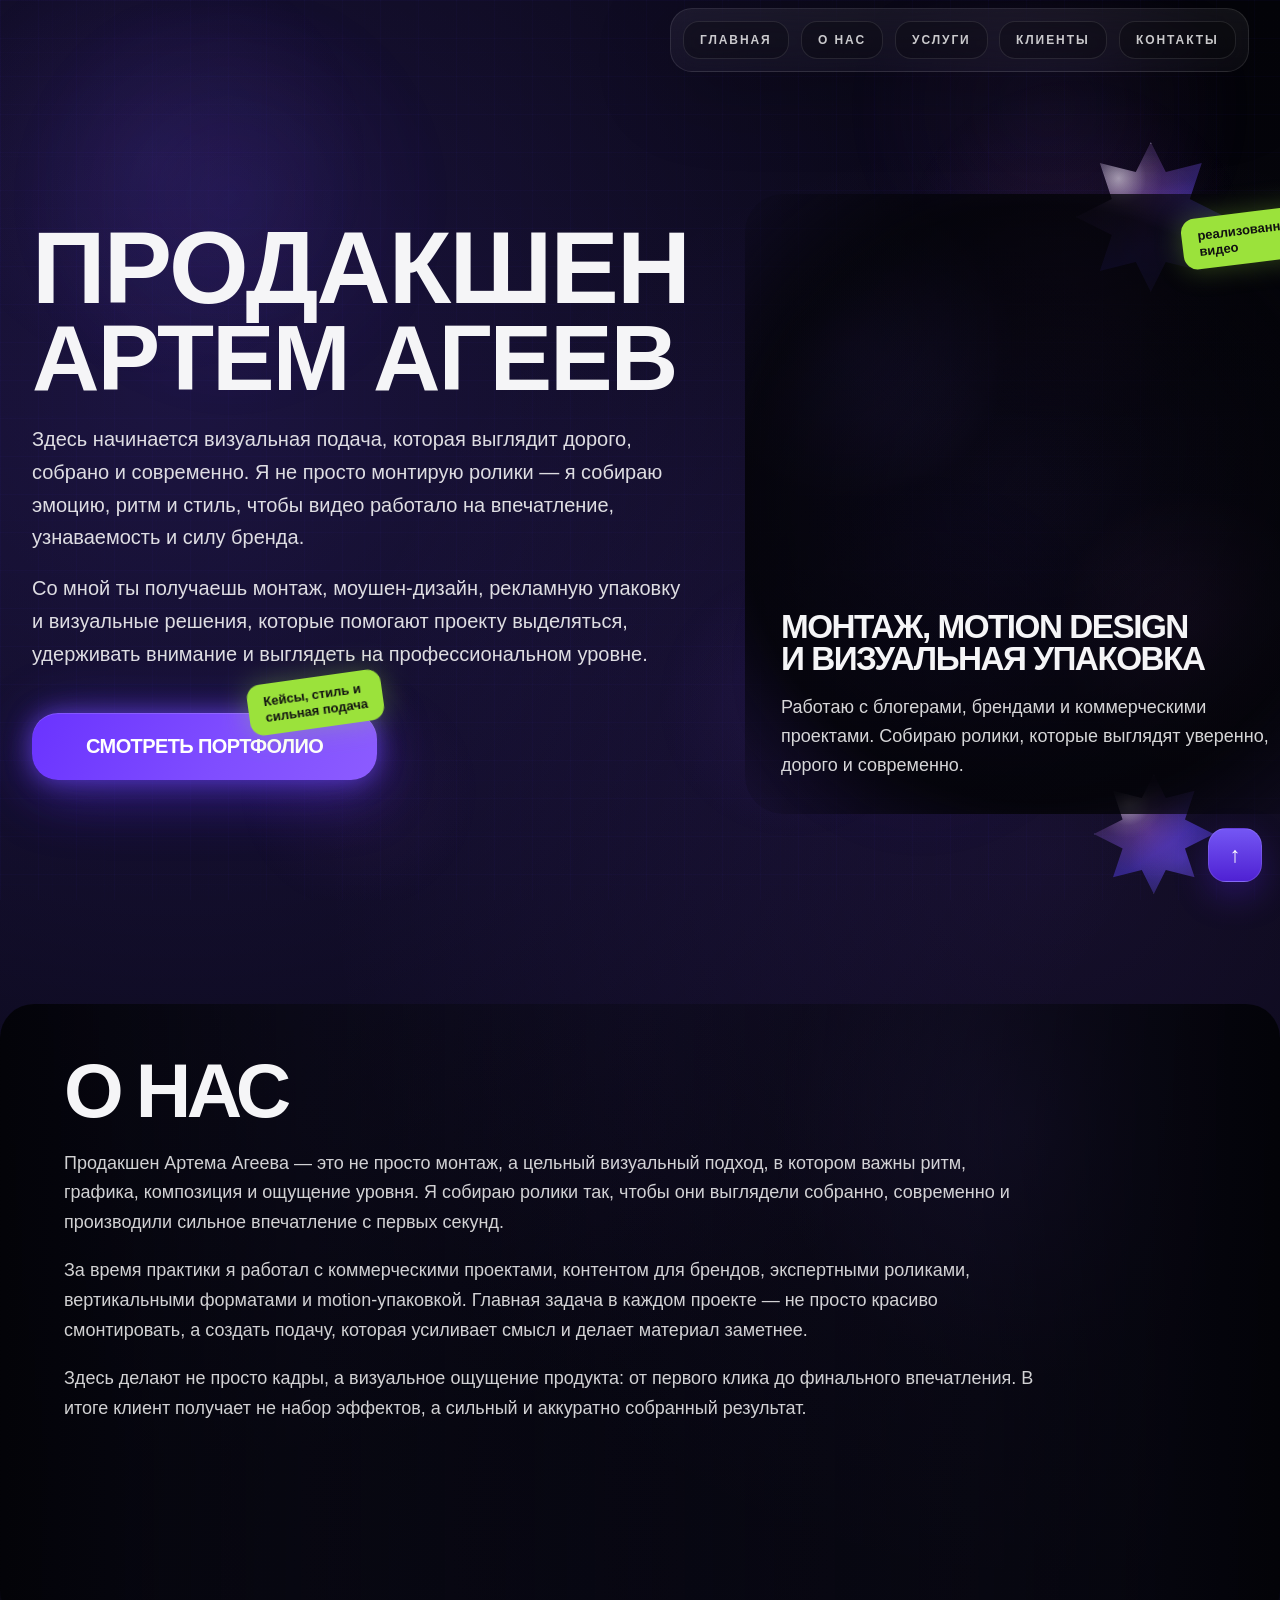
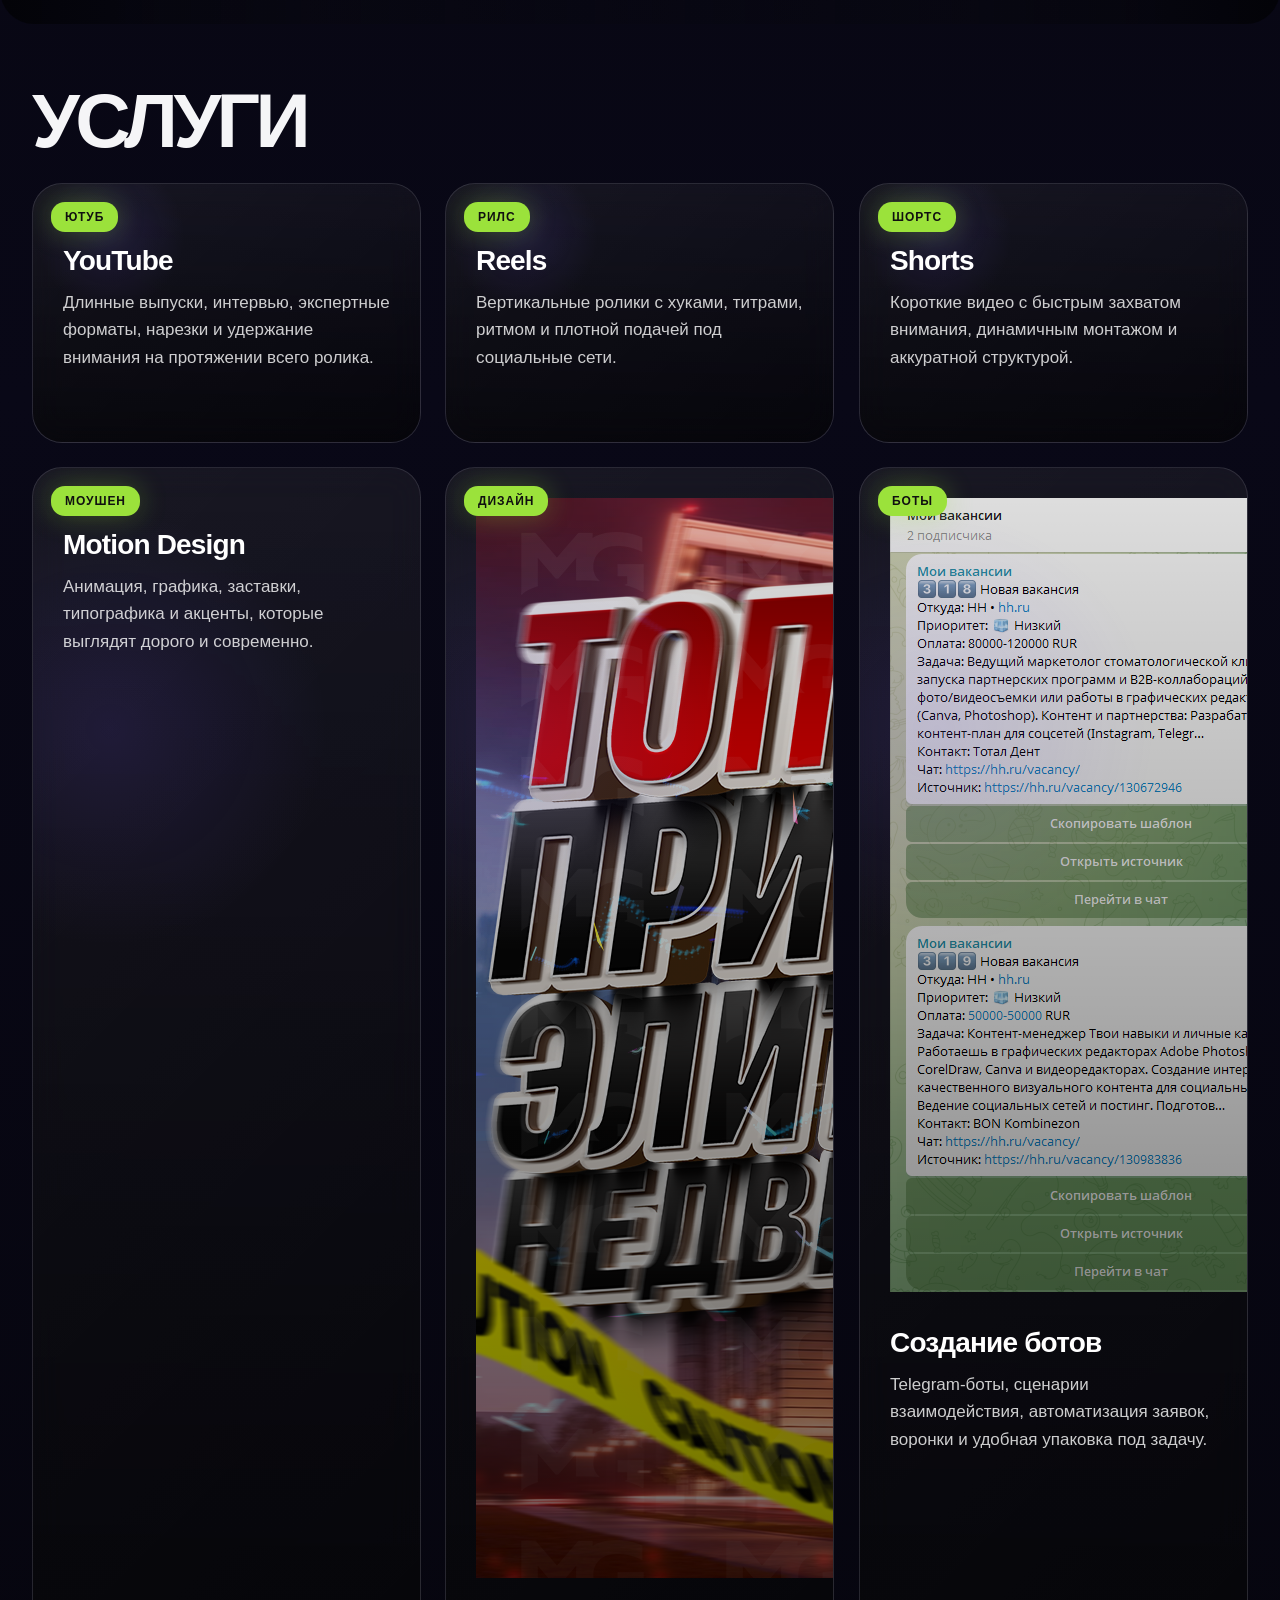
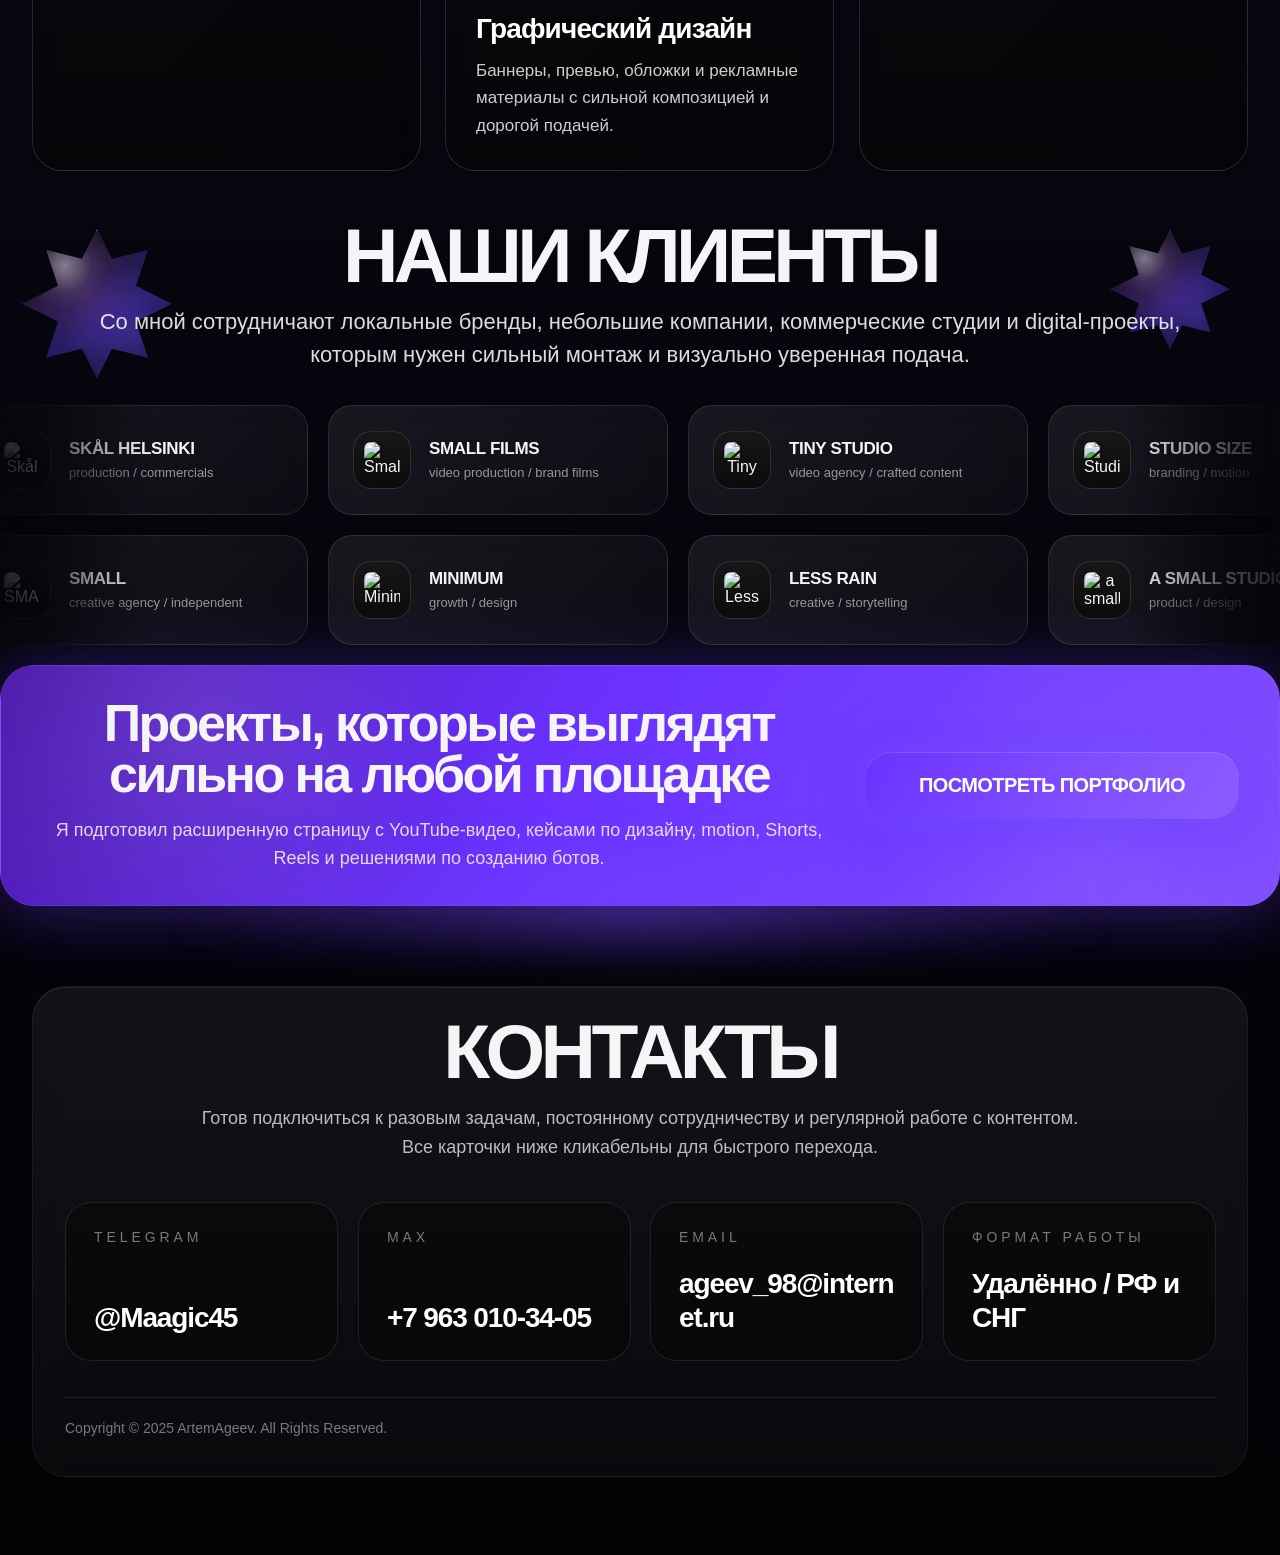
==== index.html @ 8e2b91a2 "Add files via upload" ====
<!DOCTYPE html>
<html lang="ru">
<head>
  <meta charset="UTF-8" />
  <meta name="viewport" content="width=device-width, initial-scale=1.0" />
  <title>Artem Ageev Production</title>
  <meta
    name="description"
    content="Продакшен Артема Агеева: монтаж, motion design, графический дизайн, создание ботов и визуальная упаковка."
  />
  <style>
    :root {
      --bg: #040409;
      --bg2: #090817;
      --text: #f5f5f7;
      --muted: rgba(255, 255, 255, 0.74);
      --line: rgba(255, 255, 255, 0.1);
      --panel: rgba(255, 255, 255, 0.06);
      --panel2: rgba(255, 255, 255, 0.03);
      --violet: #7a5bff;
      --violet2: #5323dd;
      --green: #9be23b;
      --shadow: 0 20px 80px rgba(0, 0, 0, 0.22);
      --radius-xl: 34px;
    }

    * { box-sizing: border-box; }
    html { scroll-behavior: smooth; }

    body {
      margin: 0;
      font-family: Arial, Helvetica, sans-serif;
      color: var(--text);
      overflow-x: hidden;
      background:
        radial-gradient(circle at 14% 8%, rgba(111, 76, 255, 0.22), transparent 24%),
        radial-gradient(circle at 82% 18%, rgba(135, 84, 255, 0.12), transparent 18%),
        linear-gradient(180deg, var(--bg) 0%, var(--bg2) 42%, #030306 100%);
    }

    body::before {
      content: "";
      position: fixed;
      inset: 0;
      pointer-events: none;
      background-image:
        linear-gradient(rgba(100, 80, 255, 0.08) 1px, transparent 1px),
        linear-gradient(90deg, rgba(100, 80, 255, 0.08) 1px, transparent 1px);
      background-size: 38px 38px;
      opacity: 0.42;
      z-index: 0;
    }

    body::after {
      content: "";
      position: fixed;
      inset: 0;
      pointer-events: none;
      background:
        radial-gradient(circle at 12% 18%, rgba(128, 86, 255, 0.09), transparent 16%),
        radial-gradient(circle at 84% 28%, rgba(194, 87, 255, 0.08), transparent 14%),
        radial-gradient(circle at 62% 78%, rgba(124, 70, 255, 0.07), transparent 13%),
        radial-gradient(circle at 28% 88%, rgba(168, 88, 255, 0.06), transparent 10%);
      z-index: 0;
    }

    .page {
      position: relative;
      z-index: 1;
      width: 100%;
      overflow: hidden;
    }

    .parallax-grid,
    .parallax-glow {
      position: fixed;
      inset: 0;
      pointer-events: none;
      z-index: 0;
      will-change: transform;
    }

    .parallax-grid {
      background-image:
        linear-gradient(rgba(100, 80, 255, 0.055) 1px, transparent 1px),
        linear-gradient(90deg, rgba(100, 80, 255, 0.055) 1px, transparent 1px);
      background-size: 52px 52px;
      opacity: 0.28;
      transform: translate3d(0,0,0);
    }

    .parallax-glow {
      background:
        radial-gradient(circle at 18% 22%, rgba(109, 74, 255, 0.11), transparent 18%),
        radial-gradient(circle at 82% 12%, rgba(151, 96, 255, 0.09), transparent 16%),
        radial-gradient(circle at 72% 74%, rgba(99, 55, 240, 0.08), transparent 18%);
      filter: blur(14px);
      opacity: 0.9;
      transform: translate3d(0,0,0);
    }

    .section-inner {
      width: min(1680px, calc(100% - 64px));
      margin: 0 auto;
      position: relative;
    }

    .nav-wrap {
      width: 100%;
      display: flex;
      justify-content: flex-end;
      padding: 8px 0 0;
      position: sticky;
      top: 6px;
      z-index: 50;
    }

    .nav {
      display: flex;
      flex-wrap: wrap;
      gap: 12px;
      padding: 12px;
      border-radius: 22px;
      background: linear-gradient(180deg, var(--panel), var(--panel2));
      border: 1px solid var(--line);
      backdrop-filter: blur(16px);
      box-shadow: var(--shadow);
    }

    .nav a {
      color: rgba(255, 255, 255, 0.78);
      text-decoration: none;
      text-transform: uppercase;
      letter-spacing: 0.16em;
      font-size: 12px;
      font-weight: 700;
      padding: 11px 16px;
      border-radius: 16px;
      background: rgba(0, 0, 0, 0.24);
      border: 1px solid var(--line);
      transition: 0.25s ease;
      will-change: transform, box-shadow, border-color, background;
    }

    .nav a:hover {
      transform: translateY(-2px);
      color: #fff;
      border-color: rgba(122, 91, 255, 0.45);
      background: rgba(255, 255, 255, 0.06);
      box-shadow: 0 0 18px rgba(114, 76, 255, 0.14);
    }

    .hero { padding: 18px 0 58px; }

    .hero-grid {
      display: grid;
      grid-template-columns: 1.02fr 0.98fr;
      gap: 56px;
      align-items: center;
      min-height: 92vh;
    }

    .hero-title {
      margin: 0;
      text-transform: uppercase;
      letter-spacing: -0.075em;
      line-height: 0.78;
    }

    .hero-title .line-top {
      display: block;
      font-size: clamp(82px, 8vw, 152px);
      margin-bottom: 14px;
    }

    .hero-title .line-bottom {
      display: block;
      font-size: clamp(76px, 7.3vw, 144px);
      white-space: nowrap;
    }

    .hero-copy { max-width: 790px; margin-top: 28px; }

    .hero-copy p {
      margin: 0;
      font-size: 20px;
      line-height: 1.64;
      color: rgba(255, 255, 255, 0.86);
    }

    .hero-copy p + p { margin-top: 18px; }

    .btn-wrap { position: relative; display: inline-block; margin-top: 42px; }

    @keyframes violetFlow {
      0% { background-position: 0% 50%; box-shadow: 0 0 24px rgba(114, 76, 255, 0.38), 0 0 60px rgba(114, 76, 255, 0.18), inset 0 1px 0 rgba(255, 255, 255, 0.15), 0 18px 60px rgba(90, 44, 255, 0.24); }
      50% { background-position: 100% 50%; box-shadow: 0 0 28px rgba(160, 92, 255, 0.42), 0 0 72px rgba(114, 76, 255, 0.24), inset 0 1px 0 rgba(255, 255, 255, 0.15), 0 18px 60px rgba(90, 44, 255, 0.30); }
      100% { background-position: 0% 50%; box-shadow: 0 0 24px rgba(114, 76, 255, 0.38), 0 0 60px rgba(114, 76, 255, 0.18), inset 0 1px 0 rgba(255, 255, 255, 0.15), 0 18px 60px rgba(90, 44, 255, 0.24); }
    }

    @keyframes ctaFlow {
      0% { background-position: 0% 50%; }
      50% { background-position: 100% 50%; }
      100% { background-position: 0% 50%; }
    }

    .btn {
      display: inline-block;
      text-decoration: none;
      color: #fff;
      border: none;
      border-radius: 26px;
      padding: 22px 54px;
      font-size: 20px;
      font-weight: 700;
      letter-spacing: -0.03em;
      text-transform: uppercase;
      background: linear-gradient(120deg, #6a33ff 0%, #7f4dff 25%, #8f5fff 50%, #5a24df 75%, #744cff 100%);
      background-size: 220% 220%;
      animation: violetFlow 5.5s ease-in-out infinite;
      box-shadow: 0 0 24px rgba(114, 76, 255, 0.62), 0 0 60px rgba(114, 76, 255, 0.24), inset 0 1px 0 rgba(255, 255, 255, 0.15), 0 18px 60px rgba(90, 44, 255, 0.32);
      transition: 0.25s ease;
      position: relative;
      z-index: 2;
      will-change: transform, box-shadow, border-color, background;
    }

    .btn:hover { transform: translateY(-3px) scale(1.02); filter: brightness(1.06); }

    .tag {
      position: absolute;
      z-index: 5;
      transform: rotate(-8deg);
      background: var(--green);
      color: #111;
      border-radius: 14px;
      padding: 10px 16px;
      box-shadow: 0 0 28px rgba(155, 226, 59, 0.3);
      font-size: 13px;
      font-weight: 700;
      line-height: 1.2;
    }

    .tag.hero-btn { right: -6px; top: -36px; }

    .hero-visual {
      position: relative;
      min-height: 760px;
      display: flex;
      align-items: center;
      justify-content: flex-start;
      overflow: visible;
    }

    .hero-card {
      position: relative;
      width: calc(100% + 96px);
      min-height: 620px;
      margin-right: -96px;
      overflow: visible;
    }

    .hero-video-shell {
      position: absolute;
      inset: 0;
      overflow: hidden;
      border-radius: 38px;
      background: transparent;
      isolation: isolate;
      -webkit-mask-image: radial-gradient(circle at center, #000 70%, transparent 100%);
      mask-image: radial-gradient(circle at center, #000 70%, transparent 100%);
    }

    .hero-video-shell video {
      position: absolute;
      inset: 0;
      width: 100%;
      height: 100%;
      object-fit: cover;
      opacity: 0.72;
      filter: saturate(1.05) contrast(1.04);
      transform: scale(1.03);
      transition: transform 0.9s ease, opacity 0.6s ease, filter 0.6s ease;
    }

    .hero-visual:hover .hero-video-shell video { transform: scale(1.06); filter: saturate(1.08) contrast(1.06); }

    .hero-video-shell::before {
      content: "";
      position: absolute;
      inset: 0;
      z-index: 2;
      background:
        radial-gradient(circle at 18% 24%, rgba(122, 91, 255, 0.22), transparent 24%),
        radial-gradient(circle at 76% 70%, rgba(196, 102, 255, 0.12), transparent 22%),
        linear-gradient(180deg, rgba(7, 7, 13, 0.18), rgba(6, 6, 12, 0.58));
    }

    .hero-video-shell::after {
      content: "";
      position: absolute;
      inset: -14px;
      z-index: 3;
      background:
        radial-gradient(circle at top left, transparent 46%, rgba(4, 4, 9, 0.85) 86%),
        radial-gradient(circle at top right, transparent 48%, rgba(4, 4, 9, 0.82) 88%),
        radial-gradient(circle at bottom left, transparent 48%, rgba(4, 4, 9, 0.82) 88%),
        radial-gradient(circle at bottom right, transparent 48%, rgba(4, 4, 9, 0.88) 88%);
      pointer-events: none;
    }

    .hero-card-content {
      position: absolute;
      left: 36px;
      right: 36px;
      bottom: 34px;
      z-index: 4;
    }

    .hero-card-content h2 {
      margin: 0;
      max-width: 620px;
      font-size: clamp(30px, 2.6vw, 46px);
      line-height: 0.96;
      letter-spacing: -0.045em;
      text-transform: uppercase;
      text-wrap: balance;
    }

    .hero-card-content p {
      margin: 18px 0 0;
      max-width: 560px;
      font-size: 18px;
      line-height: 1.62;
      color: rgba(255, 255, 255, 0.84);
    }

    .hero-tag { right: 18px; top: 18px; transform: rotate(-7deg); z-index: 5; }

    .glass-star {
      position: absolute;
      pointer-events: none;
      background:
        radial-gradient(circle at 28% 24%, rgba(255, 255, 255, 0.52), rgba(255, 255, 255, 0.08) 18%, transparent 28%),
        radial-gradient(circle at 74% 70%, rgba(111, 76, 255, 0.38), transparent 44%),
        radial-gradient(circle at 46% 48%, rgba(255, 120, 220, 0.16), transparent 54%),
        linear-gradient(145deg, rgba(255, 255, 255, 0.09), rgba(183, 118, 255, 0.22) 30%, rgba(89, 67, 255, 0.45) 60%, rgba(255, 255, 255, 0.08));
      border: 1px solid rgba(255, 255, 255, 0.16);
      box-shadow: inset 0 1px 0 rgba(255, 255, 255, 0.26), 0 0 60px rgba(118, 79, 255, 0.16);
      backdrop-filter: blur(12px) saturate(135%);
      clip-path: polygon(50% 0%, 60% 20%, 84% 14%, 76% 38%, 100% 50%, 76% 62%, 84% 86%, 60% 80%, 50% 100%, 40% 80%, 16% 86%, 24% 62%, 0% 50%, 24% 38%, 16% 14%, 40% 20%);
      animation: float 8s ease-in-out infinite;
      transition: transform 0.5s ease, filter 0.5s ease, opacity 0.5s ease;
    }

    .hero-visual:hover .glass-star,
    .hero:hover .glass-star { filter: brightness(1.08) saturate(1.06); }

    @keyframes float { 0%, 100% { transform: translateY(0) rotate(0deg); } 50% { transform: translateY(-16px) rotate(7deg); } }

    .section { padding: 28px 0; }

    .panel {
      position: relative;
      background: linear-gradient(180deg, var(--panel), var(--panel2));
      backdrop-filter: blur(16px);
      border: 1px solid rgba(255,255,255,0.06);
      box-shadow: var(--shadow), inset 0 1px 0 rgba(255, 255, 255, 0.08);
      border-radius: var(--radius-xl);
      overflow: hidden;
    }

    .about {
      position: relative;
      min-height: 620px;
      overflow: hidden;
      border: none;
      box-shadow: none;
      background: transparent;
      width: calc(100% + 64px);
      margin-left: -32px;
      margin-right: -32px;
      border-radius: 34px;
    }

    .about video {
      position: absolute;
      inset: 0;
      width: 100%;
      height: 100%;
      object-fit: cover;
      opacity: 0.34;
      transform: scale(1.03);
      transition: transform 0.9s ease, opacity 0.6s ease, filter 0.6s ease;
    }

    .about:hover video { transform: scale(1.05); opacity: 0.38; filter: saturate(1.04) contrast(1.04); }

    .about::after {
      content: "";
      position: absolute;
      inset: 0;
      background:
        linear-gradient(90deg, rgba(3, 3, 8, 0.98) 0%, rgba(6, 6, 14, 0.90) 10%, rgba(8, 8, 16, 0.62) 24%, rgba(8, 8, 16, 0.34) 50%, rgba(8, 8, 16, 0.62) 76%, rgba(6, 6, 14, 0.90) 90%, rgba(3, 3, 8, 0.98) 100%),
        radial-gradient(circle at 80% 20%, rgba(122, 91, 255, 0.14), transparent 22%);
      pointer-events: none;
    }

    .about-content {
      position: relative;
      z-index: 2;
      padding: 54px 64px;
      max-width: 1180px;
    }

    .section-title {
      margin: 0;
      font-size: clamp(46px, 6vw, 86px);
      line-height: 0.84;
      letter-spacing: -0.06em;
      text-transform: uppercase;
    }

    .about p {
      max-width: 980px;
      font-size: 18px;
      line-height: 1.66;
      color: rgba(255, 255, 255, 0.82);
      margin: 0;
    }

    .about p + p { margin-top: 18px; }
    .about-copy { margin-top: 26px; }

    .services { padding: 36px 0 12px; }

    .services-grid {
      margin-top: 30px;
      display: grid;
      grid-template-columns: repeat(3, 1fr);
      gap: 24px;
    }

    .service-card {
      position: relative;
      min-height: 260px;
      border-radius: 30px;
      border: 1px solid var(--line);
      background: linear-gradient(135deg, rgba(255, 255, 255, 0.08), rgba(255, 255, 255, 0.03));
      backdrop-filter: blur(16px);
      padding: 30px;
      overflow: hidden;
      transition: 0.25s ease;
      display: block;
      text-decoration: none;
      color: #fff;
      cursor: pointer;
      will-change: transform, box-shadow, border-color, background;
    }

    .service-card:hover { transform: translateY(-8px); box-shadow: 0 28px 70px rgba(0, 0, 0, 0.30), 0 0 40px rgba(114, 76, 255, 0.14); }

    .service-card video {
      position: absolute;
      inset: 0;
      width: 100%;
      height: 100%;
      object-fit: cover;
      opacity: 0.18;
      transform: scale(1.04);
      transition: transform 0.9s ease, opacity 0.6s ease, filter 0.6s ease;
    }

    .service-card:hover video { transform: scale(1.08); opacity: 0.24; filter: saturate(1.08) contrast(1.06); }

    .service-card::after {
      content: "";
      position: absolute;
      inset: 0;
      background: radial-gradient(circle at 20% 20%, rgba(122, 91, 255, 0.12), transparent 20%), linear-gradient(180deg, rgba(0, 0, 0, 0.12), rgba(0, 0, 0, 0.64));
      z-index: 1;
    }

    .service-card::before,
    .contact-card::before {
      content: "";
      position: absolute;
      inset: -120% auto auto -40%;
      width: 55%;
      height: 240%;
      transform: rotate(18deg);
      background: linear-gradient(90deg, transparent 0%, rgba(255,255,255,0.03) 35%, rgba(255,255,255,0.14) 50%, rgba(255,255,255,0.03) 65%, transparent 100%);
      opacity: 0;
      transition: opacity 0.35s ease, transform 0.8s ease;
      pointer-events: none;
      z-index: 4;
    }

    .service-card:hover::before,
    .contact-card:hover::before { opacity: 1; transform: translateX(165%) rotate(18deg); }

    .service-card .card-tag {
      position: absolute;
      top: 18px;
      left: 18px;
      z-index: 3;
      background: var(--green);
      color: #101010;
      border-radius: 14px;
      padding: 8px 14px;
      font-size: 12px;
      font-weight: 700;
      text-transform: uppercase;
      letter-spacing: 0.08em;
      box-shadow: 0 0 28px rgba(155, 226, 59, 0.3);
    }

    .service-content { position: relative; z-index: 3; padding-top: 34px; }

    .service-content h3 {
      margin: 0;
      font-size: 28px;
      line-height: 0.95;
      letter-spacing: -0.03em;
    }

    .service-content p {
      margin: 14px 0 0;
      font-size: 17px;
      line-height: 1.64;
      color: rgba(255, 255, 255, 0.8);
    }

    .clients {
      position: relative;
      text-align: center;
      padding: 40px 0 46px;
      overflow: visible;
    }

    .clients-title { margin-bottom: 0; }

    .clients p {
      max-width: 1100px;
      margin: 18px auto 0;
      font-size: 22px;
      line-height: 1.5;
      color: rgba(255, 255, 255, 0.86);
      position: relative;
      z-index: 2;
    }

    .marquee-wrap {
      overflow: hidden;
      margin-top: 34px;
      position: relative;
      z-index: 2;
      width: calc(100% + 64px);
      margin-left: -32px;
      margin-right: -32px;
    }

    .marquee-wrap::before,
    .marquee-wrap::after {
      content: "";
      position: absolute;
      top: 0;
      bottom: 0;
      width: 180px;
      z-index: 4;
      pointer-events: none;
    }

    .marquee-wrap::before { left: 0; background: linear-gradient(90deg, rgba(4, 4, 9, 0.98) 0%, rgba(4, 4, 9, 0.72) 45%, rgba(4, 4, 9, 0) 100%); }
    .marquee-wrap::after { right: 0; background: linear-gradient(270deg, rgba(4, 4, 9, 0.98) 0%, rgba(4, 4, 9, 0.72) 45%, rgba(4, 4, 9, 0) 100%); }

    .marquee {
      display: flex;
      gap: 20px;
      width: max-content;
      animation: marquee 20s linear infinite;
      padding-left: 0;
    }

    .marquee.reverse { margin-top: 20px; animation-duration: 24s; animation-direction: reverse; }

    @keyframes marquee { 0% { transform: translateX(0); } 100% { transform: translateX(-50%); } }

    .client-card {
      position: relative;
      display: flex;
      align-items: center;
      gap: 18px;
      width: 340px;
      height: 110px;
      padding: 0 24px;
      border-radius: 24px;
      border: 1px solid var(--line);
      background: linear-gradient(135deg, rgba(255, 255, 255, 0.08), rgba(255, 255, 255, 0.03));
      backdrop-filter: blur(14px);
      flex-shrink: 0;
      will-change: transform, box-shadow, border-color, background;
      transition: 0.25s ease;
    }

    .client-card:hover { transform: translateY(-8px); box-shadow: 0 18px 48px rgba(0, 0, 0, 0.24), 0 0 30px rgba(114, 76, 255, 0.10); }

    .client-logo {
      width: 58px;
      height: 58px;
      border-radius: 18px;
      border: 1px solid rgba(255, 255, 255, 0.12);
      background: linear-gradient(180deg, #171717, #0b0b0b);
      object-fit: contain;
      padding: 10px;
      flex-shrink: 0;
    }

    .client-meta { text-align: left; }

    .client-meta strong {
      display: block;
      font-size: 17px;
      line-height: 1.1;
      text-transform: uppercase;
      letter-spacing: -0.02em;
    }

    .client-meta span {
      display: block;
      margin-top: 6px;
      font-size: 13px;
      color: rgba(255, 255, 255, 0.56);
    }

    .cta {
      position: relative;
      width: calc(100% + 64px);
      margin: 20px 0 0 -32px;
      border-radius: 34px;
      border: 1px solid rgba(149, 116, 255, 0.2);
      background: linear-gradient(120deg, #4b18a8 0%, #6a31ff 20%, #7f4dff 45%, #5c23d8 70%, #7a5bff 100%);
      background-size: 220% 220%;
      animation: ctaFlow 8s ease-in-out infinite;
      box-shadow: 0 0 70px rgba(114, 76, 255, 0.25), 0 18px 70px rgba(88, 38, 220, 0.18);
      padding: 32px 40px;
      overflow: visible;
    }

    .cta::before {
      content: "";
      position: absolute;
      left: 4%;
      right: 4%;
      bottom: -42px;
      height: 92px;
      border-radius: 999px;
      background: radial-gradient(circle at center, rgba(118, 74, 255, 0.34) 0%, rgba(118, 74, 255, 0.12) 46%, rgba(118, 74, 255, 0) 78%);
      filter: blur(22px);
      pointer-events: none;
      z-index: 0;
    }

    .cta::after {
      content: "";
      position: absolute;
      inset: 0;
      border-radius: inherit;
      background: radial-gradient(circle at 15% 25%, rgba(255, 255, 255, 0.1), transparent 24%), radial-gradient(circle at 85% 75%, rgba(255, 255, 255, 0.08), transparent 20%);
      pointer-events: none;
    }

    .cta-inner {
      position: relative;
      z-index: 2;
      display: grid;
      grid-template-columns: 1fr auto;
      gap: 28px;
      align-items: center;
    }

    .cta h3 {
      margin: 0;
      max-width: 880px;
      font-size: 52px;
      line-height: 0.98;
      letter-spacing: -0.05em;
    }

    .cta p {
      max-width: 900px;
      margin: 16px 0 0;
      font-size: 18px;
      line-height: 1.58;
      color: rgba(255, 255, 255, 0.82);
    }

    .contacts { padding: 34px 0 78px; }
    .contacts-inner { padding: 32px 32px 40px; }

    .lead {
      max-width: 900px;
      margin: 20px auto 0;
      font-size: 18px;
      line-height: 1.62;
      color: rgba(255, 255, 255, 0.72);
      text-align: center;
    }

    .contacts-grid {
      display: grid;
      grid-template-columns: repeat(4, 1fr);
      gap: 20px;
      margin-top: 40px;
    }

    .contact-card {
      position: relative;
      min-height: 150px;
      padding: 26px 28px;
      text-decoration: none;
      color: #fff;
      border-radius: 26px;
      border: 1px solid var(--line);
      background: rgba(0, 0, 0, 0.3);
      display: flex;
      flex-direction: column;
      justify-content: space-between;
      transition: 0.25s ease;
      will-change: transform, box-shadow, border-color, background;
      overflow: hidden;
    }

    .contact-card:hover { transform: translateY(-8px); border-color: rgba(122, 91, 255, 0.45); background: rgba(0, 0, 0, 0.4); box-shadow: 0 18px 48px rgba(0, 0, 0, 0.24), 0 0 30px rgba(114, 76, 255, 0.10); }

    .contact-label {
      font-size: 14px;
      text-transform: uppercase;
      letter-spacing: 0.28em;
      color: rgba(255, 255, 255, 0.45);
    }

    .contact-value {
      margin-top: 22px;
      font-size: 28px;
      line-height: 1.2;
      letter-spacing: -0.04em;
      font-weight: 700;
      word-break: break-word;
    }

    .footer {
      margin-top: 36px;
      padding-top: 22px;
      border-top: 1px solid var(--line);
      font-size: 14px;
      color: rgba(255, 255, 255, 0.45);
    }

    .to-top {
      position: fixed;
      right: 18px;
      bottom: 18px;
      z-index: 60;
      width: 54px;
      height: 54px;
      border: 1px solid rgba(255, 255, 255, 0.12);
      border-radius: 18px;
      background: linear-gradient(180deg, rgba(122, 91, 255, 0.95), rgba(83, 35, 221, 0.95));
      color: #fff;
      text-decoration: none;
      display: grid;
      place-items: center;
      font-size: 22px;
      font-weight: 700;
      box-shadow: 0 14px 34px rgba(83, 35, 221, 0.32);
      transition: 0.25s ease;
    }

    .to-top:hover { transform: translateY(-4px); }

    .reveal {
      opacity: 0;
      transform: translateY(38px);
      transition: opacity 0.8s ease, transform 0.8s ease;
      will-change: opacity, transform;
    }

    .reveal.is-visible { opacity: 1; transform: translateY(0); }

    .reveal-left {
      opacity: 0;
      transform: translateX(-42px);
      transition: opacity 0.85s ease, transform 0.85s ease;
      will-change: opacity, transform;
    }

    .reveal-left.is-visible { opacity: 1; transform: translateX(0); }

    .reveal-right {
      opacity: 0;
      transform: translateX(42px);
      transition: opacity 0.85s ease, transform 0.85s ease;
      will-change: opacity, transform;
    }

    .reveal-right.is-visible { opacity: 1; transform: translateX(0); }

    .reveal-scale {
      opacity: 0;
      transform: translateY(24px) scale(0.96);
      transition: opacity 0.8s ease, transform 0.8s ease;
      will-change: opacity, transform;
    }

    .reveal-scale.is-visible { opacity: 1; transform: translateY(0) scale(1); }

    .delay-1 { transition-delay: 0.08s; }
    .delay-2 { transition-delay: 0.16s; }
    .delay-3 { transition-delay: 0.24s; }
    .delay-4 { transition-delay: 0.32s; }
    .delay-5 { transition-delay: 0.40s; }
    .delay-6 { transition-delay: 0.48s; }

    @media (max-width: 1200px) {
      .hero-grid,
      .cta-inner { grid-template-columns: 1fr; }

      .services-grid,
      .contacts-grid { grid-template-columns: repeat(2, 1fr); }

      .hero-grid { gap: 34px; }

      .hero-visual {
        min-height: auto;
        justify-content: center;
      }

      .hero-card {
        width: 100%;
        min-height: 560px;
        margin-right: 0;
      }

      .about {
        width: calc(100% + 32px);
        margin-left: -16px;
        margin-right: -16px;
      }

      .about-content {
        padding: 42px 34px;
        max-width: 100%;
      }

      .clients p { font-size: 19px; }

      .marquee-wrap {
        width: calc(100% + 32px);
        margin-left: -16px;
        margin-right: -16px;
      }

      .cta {
        width: calc(100% + 32px);
        margin-left: -16px;
      }

      .cta h3 { font-size: 42px; }
    }

    @media (max-width: 900px) {
      .hero-grid { grid-template-columns: 1fr; }

      .hero-title .line-top { font-size: clamp(60px, 12vw, 96px); }

      .hero-title .line-bottom {
        font-size: clamp(54px, 10.5vw, 88px);
        white-space: normal;
      }

      .hero-copy p,
      .about p,
      .clients p,
      .cta p,
      .lead {
        font-size: 17px;
        line-height: 1.58;
      }

      .hero-card { min-height: 500px; }

      .hero-card-content {
        left: 24px;
        right: 24px;
        bottom: 24px;
      }

      .hero-card-content h2 {
        max-width: 500px;
        font-size: clamp(26px, 6.2vw, 40px);
      }

      .hero-card-content p {
        font-size: 16px;
        max-width: 460px;
      }

      .cta {
        width: calc(100% + 24px);
        margin-left: -12px;
        padding: 26px 22px;
      }

      .cta h3 { font-size: 34px; }
    }

    @media (max-width: 760px) {
      .section-inner { width: min(100% - 24px, 1680px); }

      .hero-title .line-top {
        font-size: 58px;
        margin-bottom: 10px;
      }

      .hero-title .line-bottom {
        font-size: 54px;
        white-space: normal;
      }

      .hero-copy p,
      .clients p,
      .cta p,
      .about p,
      .lead { font-size: 17px; }

      .services-grid,
      .contacts-grid { grid-template-columns: 1fr; }

      .btn {
        width: 100%;
        text-align: center;
        padding: 18px 24px;
        font-size: 18px;
      }

      .cta h3 { font-size: 34px; }

      .about {
        width: calc(100% + 16px);
        margin-left: -8px;
        margin-right: -8px;
        border-radius: 26px;
      }

      .about-content { padding: 26px 20px; }

      .contact-value { font-size: 24px; }

      .client-card { width: 280px; }

      .marquee-wrap {
        width: calc(100% + 16px);
        margin-left: -8px;
        margin-right: -8px;
      }

      .marquee-wrap::before,
      .marquee-wrap::after { width: 72px; }

      .tag.hero-btn {
        right: 6px;
        top: -34px;
      }

      .cta {
        width: calc(100% + 16px);
        margin-left: -8px;
        border-radius: 26px;
      }
    }

    @media (prefers-reduced-motion: reduce) {
      .reveal,
      .reveal-left,
      .reveal-right,
      .reveal-scale,
      .service-card,
      .client-card,
      .contact-card,
      .btn,
      .nav a,
      .service-card video,
      .hero-video-shell video,
      .about video,
      .glass-star,
      .parallax-grid,
      .parallax-glow {
        transition: none !important;
        animation: none !important;
        transform: none !important;
        opacity: 1 !important;
      }
    }
  </style>
</head>
<body>
  <a href="#hero" class="to-top" aria-label="Наверх">↑</a>

  <div class="parallax-grid" aria-hidden="true"></div>
  <div class="parallax-glow" aria-hidden="true"></div>

  <div class="page">
    <div class="section-inner">
      <div class="nav-wrap">
        <div class="nav reveal-scale">
          <a href="#hero">Главная</a>
          <a href="#about">О нас</a>
          <a href="#services">Услуги</a>
          <a href="#clients">Клиенты</a>
          <a href="#contacts">Контакты</a>
        </div>
      </div>
    </div>

    <section id="hero" class="hero">
      <div class="section-inner">
        <div class="hero-grid">
          <div>
            <h1 class="hero-title reveal-left">
              <span class="line-top">Продакшен</span>
              <span class="line-bottom">Артем Агеев</span>
            </h1>

            <div class="hero-copy reveal-left delay-1">
              <p>Здесь начинается визуальная подача, которая выглядит дорого, собрано и современно. Я не просто монтирую ролики — я собираю эмоцию, ритм и стиль, чтобы видео работало на впечатление, узнаваемость и силу бренда.</p>
              <p>Со мной ты получаешь монтаж, моушен-дизайн, рекламную упаковку и визуальные решения, которые помогают проекту выделяться, удерживать внимание и выглядеть на профессиональном уровне.</p>
            </div>

            <div class="btn-wrap reveal-left delay-2">
              <div class="tag hero-btn">Кейсы, стиль и<br>сильная подача</div>
              <a class="btn" href="portfolio.html">Смотреть портфолио</a>
            </div>
          </div>

          <div class="hero-visual reveal-right delay-2">
            <div class="glass-star" style="right: 12px; top: 18px; width: 150px; height: 150px;"></div>
            <div class="glass-star" style="right: 24px; bottom: -10px; width: 120px; height: 120px; animation-duration: 7s;"></div>

            <div class="hero-card">
              <div class="hero-video-shell">
                <video class="auto-video" autoplay muted loop playsinline preload="auto" src="assets/hero.mp4"></video>
              </div>

              <div class="tag hero-tag">реализованные<br>видео</div>

              <div class="hero-card-content">
                <h2>Монтаж, motion design<br>и визуальная упаковка</h2>
                <p>Работаю с блогерами, брендами и коммерческими проектами. Собираю ролики, которые выглядят уверенно, дорого и современно.</p>
              </div>
            </div>
          </div>
        </div>
      </div>
    </section>

    <section id="about" class="section">
      <div class="section-inner">
        <div class="about reveal-scale">
          <video class="auto-video" autoplay muted loop playsinline preload="auto" src="assets/about.mp4"></video>

          <div class="about-content">
            <h2 class="section-title">О нас</h2>

            <div class="about-copy">
              <p>Продакшен Артема Агеева — это не просто монтаж, а цельный визуальный подход, в котором важны ритм, графика, композиция и ощущение уровня. Я собираю ролики так, чтобы они выглядели собранно, современно и производили сильное впечатление с первых секунд.</p>
              <p>За время практики я работал с коммерческими проектами, контентом для брендов, экспертными роликами, вертикальными форматами и motion-упаковкой. Главная задача в каждом проекте — не просто красиво смонтировать, а создать подачу, которая усиливает смысл и делает материал заметнее.</p>
              <p>Здесь делают не просто кадры, а визуальное ощущение продукта: от первого клика до финального впечатления. В итоге клиент получает не набор эффектов, а сильный и аккуратно собранный результат.</p>
            </div>
          </div>
        </div>
      </div>
    </section>

    <section id="services" class="services">
      <div class="section-inner">
        <h2 class="section-title reveal">Услуги</h2>

        <div class="services-grid">
          <a class="service-card reveal delay-1" href="https://www.youtube.com/embed/H2tqW9VpVss">
            <video class="auto-video" autoplay muted loop playsinline preload="auto" src="assets/hero.mp4"></video>
            <div class="card-tag">ютуб</div>
            <div class="service-content">
              <h3>YouTube</h3>
              <p>Длинные выпуски, интервью, экспертные форматы, нарезки и удержание внимания на протяжении всего ролика.</p>
            </div>
          </a>

          <a class="service-card reveal delay-2" href="portfolio.html#reels">
            <video class="auto-video" autoplay muted loop playsinline preload="auto" src="assets/about.mp4"></video>
            <div class="card-tag">рилс</div>
            <div class="service-content">
              <h3>Reels</h3>
              <p>Вертикальные ролики с хуками, титрами, ритмом и плотной подачей под социальные сети.</p>
            </div>
          </a>

          <a class="service-card reveal delay-3" href="https://youtu.be/-QzUnVuZFU8">
            <video class="auto-video" autoplay muted loop playsinline preload="auto" src="assets/hero.mp4"></video>
            <div class="card-tag">шортс</div>
            <div class="service-content">
              <h3>Shorts</h3>
              <p>Короткие видео с быстрым захватом внимания, динамичным монтажом и аккуратной структурой.</p>
            </div>
          </a>

          <a class="service-card reveal delay-1" href="portfolio.html#youtube">
            <video class="auto-video" autoplay muted loop playsinline preload="auto" src="assets/about.mp4"></video>
            <div class="card-tag">моушен</div>
            <div class="service-content">
              <h3>Motion Design</h3>
              <p>Анимация, графика, заставки, типографика и акценты, которые выглядят дорого и современно.</p>
            </div>
          </a>

<a class="service-card reveal delay-2" href="portfolio.html#design">
  <img
    src="assets/banner.png"
    alt="Графический дизайн"
  />

  <div class="card-tag">
    дизайн
  </div>

  <div class="service-content">
    <h3>
      Графический дизайн
    </h3>

    <p>
      Баннеры, превью, обложки и рекламные материалы
      с сильной композицией и дорогой подачей.
    </p>
  </div>
</a>


<a class="service-card reveal delay-3" href="portfolio.html#bots">
  <img
    src="assets/bot.png"
    alt="Создание ботов"
  />

  <div class="card-tag">
    боты
  </div>

  <div class="service-content">
    <h3>
      Создание ботов
    </h3>

    <p>
      Telegram-боты, сценарии взаимодействия,
      автоматизация заявок, воронки и удобная упаковка под задачу.
    </p>
  </div>
</a>
        </div>
      </div>
    </section>

    <section id="clients" class="clients">
      <div class="section-inner">
        <div class="glass-star" style="left: -10px; top: 6px; width: 150px; height: 150px; opacity: 0.84;"></div>
        <div class="glass-star" style="right: 18px; bottom: 22px; width: 120px; height: 120px; opacity: 0.8;"></div>

        <h2 class="section-title clients-title reveal">Наши клиенты</h2>
        <p class="reveal delay-1">Со мной сотрудничают локальные бренды, небольшие компании, коммерческие студии и digital-проекты, которым нужен сильный монтаж и визуально уверенная подача.</p>
      </div>

      <div class="marquee-wrap">
        <div class="marquee">
          <div class="client-card"><img class="client-logo" src="https://logo.clearbit.com/skalhelsinki.fi" alt="Skål Helsinki logo" /><div class="client-meta"><strong>Skål Helsinki</strong><span>production / commercials</span></div></div>
          <div class="client-card"><img class="client-logo" src="https://logo.clearbit.com/smallfilms.com" alt="Small Films logo" /><div class="client-meta"><strong>Small Films</strong><span>video production / brand films</span></div></div>
          <div class="client-card"><img class="client-logo" src="https://logo.clearbit.com/tinystudio.tv" alt="Tiny Studio logo" /><div class="client-meta"><strong>Tiny Studio</strong><span>video agency / crafted content</span></div></div>
          <div class="client-card"><img class="client-logo" src="https://logo.clearbit.com/studio-size.com" alt="Studio Size logo" /><div class="client-meta"><strong>Studio Size</strong><span>branding / motion</span></div></div>
          <div class="client-card"><img class="client-logo" src="https://logo.clearbit.com/moose.com.mt" alt="Moose Design logo" /><div class="client-meta"><strong>Moose Design</strong><span>design / branding</span></div></div>
          <div class="client-card"><img class="client-logo" src="https://logo.clearbit.com/helsinkicreative.agency" alt="Helsinki Agency logo" /><div class="client-meta"><strong>Helsinki Agency</strong><span>creative / content</span></div></div>
          <div class="client-card"><img class="client-logo" src="https://logo.clearbit.com/kukoocreative.com" alt="Kukoo Creative logo" /><div class="client-meta"><strong>Kukoo Creative</strong><span>small business / design</span></div></div>
          <div class="client-card"><img class="client-logo" src="https://logo.clearbit.com/the-set-filmstudio.com" alt="The Set Film logo" /><div class="client-meta"><strong>The Set Film</strong><span>boutique / corporate video</span></div></div>

          <div class="client-card"><img class="client-logo" src="https://logo.clearbit.com/skalhelsinki.fi" alt="Skål Helsinki logo" /><div class="client-meta"><strong>Skål Helsinki</strong><span>production / commercials</span></div></div>
          <div class="client-card"><img class="client-logo" src="https://logo.clearbit.com/smallfilms.com" alt="Small Films logo" /><div class="client-meta"><strong>Small Films</strong><span>video production / brand films</span></div></div>
          <div class="client-card"><img class="client-logo" src="https://logo.clearbit.com/tinystudio.tv" alt="Tiny Studio logo" /><div class="client-meta"><strong>Tiny Studio</strong><span>video agency / crafted content</span></div></div>
          <div class="client-card"><img class="client-logo" src="https://logo.clearbit.com/studio-size.com" alt="Studio Size logo" /><div class="client-meta"><strong>Studio Size</strong><span>branding / motion</span></div></div>
        </div>

        <div class="marquee reverse">
          <div class="client-card"><img class="client-logo" src="https://logo.clearbit.com/smalltheagency.com" alt="SMALL logo" /><div class="client-meta"><strong>SMALL</strong><span>creative agency / independent</span></div></div>
          <div class="client-card"><img class="client-logo" src="https://logo.clearbit.com/minimum.run" alt="Minimum logo" /><div class="client-meta"><strong>Minimum</strong><span>growth / design</span></div></div>
          <div class="client-card"><img class="client-logo" src="https://logo.clearbit.com/lessrain.com" alt="Less Rain logo" /><div class="client-meta"><strong>Less Rain</strong><span>creative / storytelling</span></div></div>
          <div class="client-card"><img class="client-logo" src="https://logo.clearbit.com/asmallstudio.com" alt="a small studio logo" /><div class="client-meta"><strong>a small studio</strong><span>product / design</span></div></div>
          <div class="client-card"><img class="client-logo" src="https://logo.clearbit.com/uncommon.studio" alt="Uncommon logo" /><div class="client-meta"><strong>Uncommon</strong><span>creative studio / branding</span></div></div>
          <div class="client-card"><img class="client-logo" src="https://logo.clearbit.com/boutique.film" alt="Boutique Films logo" /><div class="client-meta"><strong>Boutique Films</strong><span>film / production</span></div></div>
          <div class="client-card"><img class="client-logo" src="https://logo.clearbit.com/studio8design.com" alt="Studio 8 logo" /><div class="client-meta"><strong>Studio 8</strong><span>branding / web design</span></div></div>
          <div class="client-card"><img class="client-logo" src="https://logo.clearbit.com/kingdomandsparrow.co.uk" alt="Kingdom and Sparrow logo" /><div class="client-meta"><strong>Kingdom & Sparrow</strong><span>branding / packaging</span></div></div>

          <div class="client-card"><img class="client-logo" src="https://logo.clearbit.com/smalltheagency.com" alt="SMALL logo" /><div class="client-meta"><strong>SMALL</strong><span>creative agency / independent</span></div></div>
          <div class="client-card"><img class="client-logo" src="https://logo.clearbit.com/minimum.run" alt="Minimum logo" /><div class="client-meta"><strong>Minimum</strong><span>growth / design</span></div></div>
          <div class="client-card"><img class="client-logo" src="https://logo.clearbit.com/lessrain.com" alt="Less Rain logo" /><div class="client-meta"><strong>Less Rain</strong><span>creative / storytelling</span></div></div>
          <div class="client-card"><img class="client-logo" src="https://logo.clearbit.com/asmallstudio.com" alt="a small studio logo" /><div class="client-meta"><strong>a small studio</strong><span>product / design</span></div></div>
        </div>
      </div>

      <div class="section-inner">
        <div class="cta reveal-scale">
          <div class="cta-inner">
            <div>
              <h3>Проекты, которые выглядят сильно на любой площадке</h3>
              <p>Я подготовил расширенную страницу с YouTube-видео, кейсами по дизайну, motion, Shorts, Reels и решениями по созданию ботов.</p>
            </div>
            <a class="btn" href="portfolio.html">Посмотреть портфолио</a>
          </div>
        </div>
      </div>
    </section>

    <section id="contacts" class="contacts">
      <div class="section-inner">
        <div class="panel contacts-inner reveal-scale">
          <h2 class="section-title" style="text-align:center;">Контакты</h2>
          <p class="lead">Готов подключиться к разовым задачам, постоянному сотрудничеству и регулярной работе с контентом. Все карточки ниже кликабельны для быстрого перехода.</p>

          <div class="contacts-grid">
            <a class="contact-card" href="https://t.me/Maagic45" target="_blank" rel="noreferrer">
              <div class="contact-label">Telegram</div>
              <div class="contact-value">@Maagic45</div>
            </a>

            <a class="contact-card" href="tel:+79630103405">
              <div class="contact-label">MAX</div>
              <div class="contact-value">+7 963 010-34-05</div>
            </a>

            <a class="contact-card" href="mailto:ageev_98@internet.ru">
              <div class="contact-label">Email</div>
              <div class="contact-value">ageev_98@internet.ru</div>
            </a>

            <a class="contact-card" href="#contacts">
              <div class="contact-label">Формат работы</div>
              <div class="contact-value">Удалённо / РФ и СНГ</div>
            </a>
          </div>

          <div class="footer">Copyright © 2025 ArtemAgeev. All Rights Reserved.</div>
        </div>
      </div>
    </section>
  </div>

  <script>
    function forcePlayVideos() {
      const videos = document.querySelectorAll(".auto-video");

      videos.forEach((video) => {
        video.muted = true;
        video.defaultMuted = true;
        video.loop = true;
        video.autoplay = true;
        video.playsInline = true;
        video.setAttribute("muted", "");
        video.setAttribute("autoplay", "");
        video.setAttribute("loop", "");
        video.setAttribute("playsinline", "");
        video.setAttribute("webkit-playsinline", "");

        const start = () => {
          const promise = video.play();
          if (promise !== undefined) {
            promise.catch(() => {});
          }
        };

        if (video.readyState >= 2) {
          start();
        } else {
          video.addEventListener("canplay", start, { once: true });
          video.addEventListener("loadeddata", start, { once: true });
        }
      });
    }

    function initRevealAnimations() {
      const items = document.querySelectorAll(".reveal, .reveal-left, .reveal-right, .reveal-scale");

      if (!("IntersectionObserver" in window)) {
        items.forEach((item) => item.classList.add("is-visible"));
        return;
      }

      const observer = new IntersectionObserver((entries, obs) => {
        entries.forEach((entry) => {
          if (entry.isIntersecting) {
            entry.target.classList.add("is-visible");
            obs.unobserve(entry.target);
          }
        });
      }, {
        threshold: 0.14,
        rootMargin: "0px 0px -40px 0px"
      });

      items.forEach((item) => observer.observe(item));
    }

    function initParallaxBackground() {
      const grid = document.querySelector(".parallax-grid");
      const glow = document.querySelector(".parallax-glow");
      if (!grid || !glow) return;

      let ticking = false;

      const updateParallax = () => {
        const y = window.scrollY || window.pageYOffset;
        grid.style.transform = "translate3d(0, " + (y * 0.08) + "px, 0)";
        glow.style.transform = "translate3d(0, " + (y * 0.14) + "px, 0)";
        ticking = false;
      };

      const requestTick = () => {
        if (!ticking) {
          window.requestAnimationFrame(updateParallax);
          ticking = true;
        }
      };

      updateParallax();
      window.addEventListener("scroll", requestTick, { passive: true });
    }

    window.addEventListener("load", forcePlayVideos);
    document.addEventListener("DOMContentLoaded", () => {
      forcePlayVideos();
      initRevealAnimations();
      initParallaxBackground();
    });

    document.addEventListener("visibilitychange", () => {
      if (!document.hidden) {
        forcePlayVideos();
      }
    });

    window.addEventListener("click", forcePlayVideos, { once: true });
    window.addEventListener("touchstart", forcePlayVideos, { once: true });
  </script>
</body>
</html>
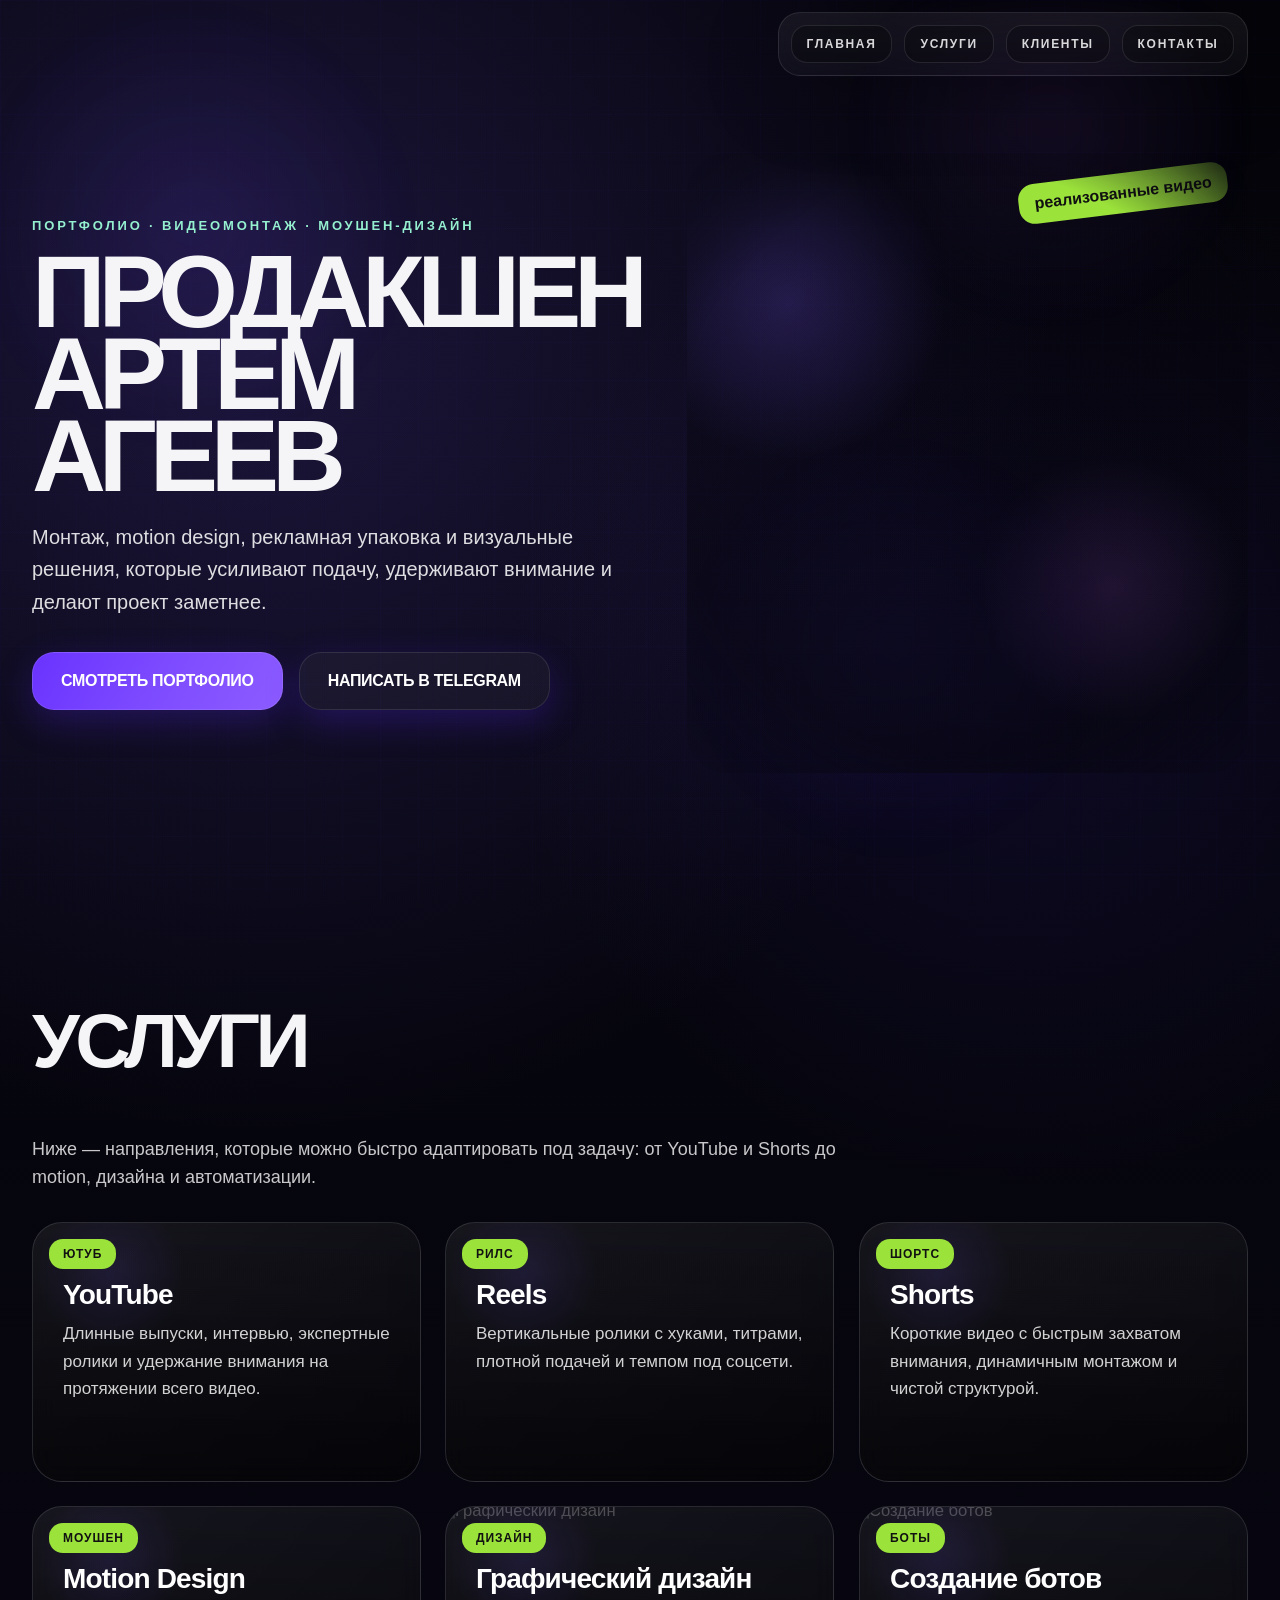
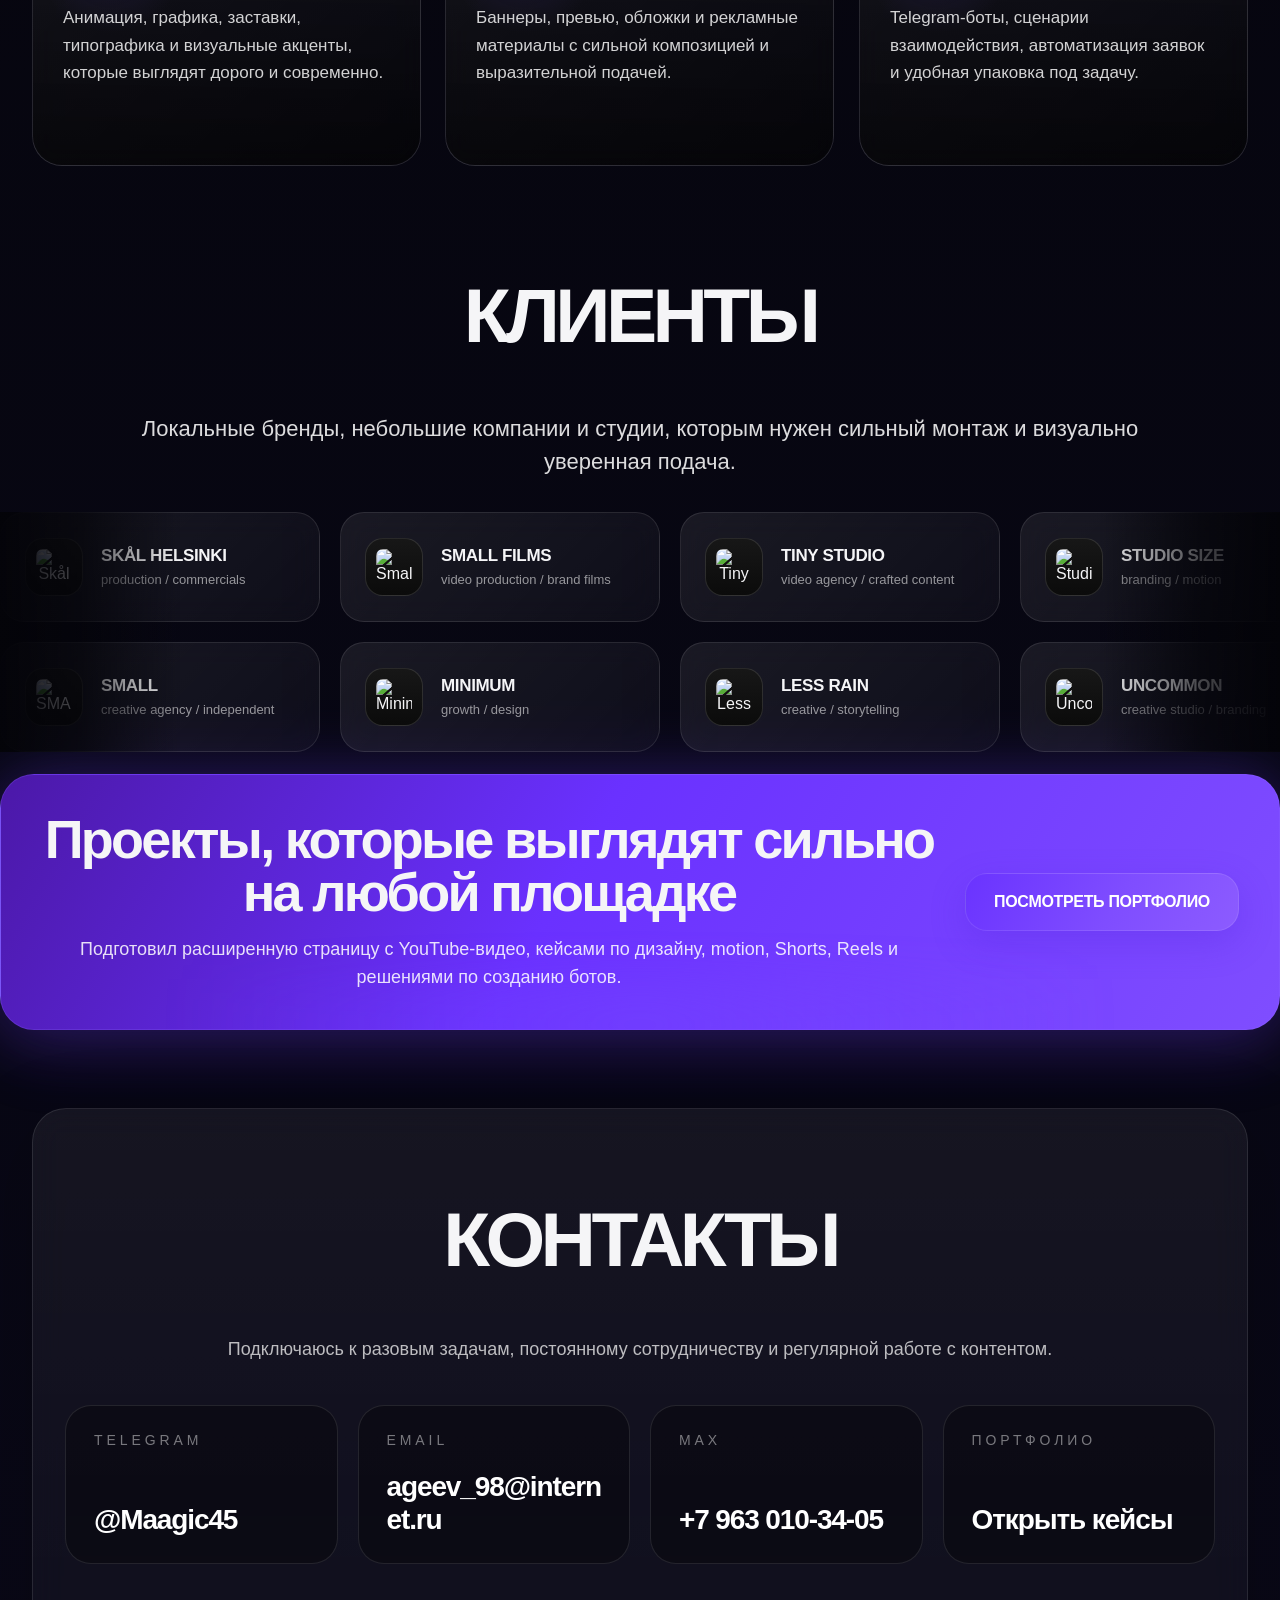
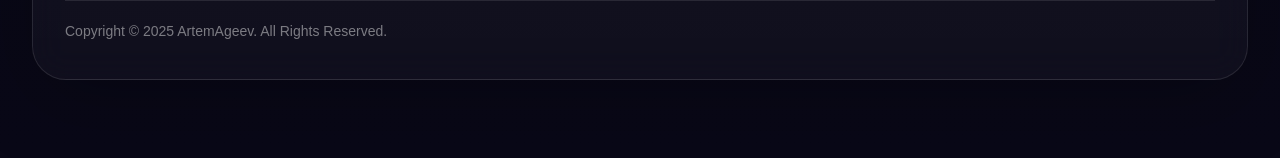
==== commit b337cae4: "Add files via upload" ====
--- a/index.html
+++ b/index.html
@@ -4,1234 +4,921 @@
   <meta charset="UTF-8" />
   <meta name="viewport" content="width=device-width, initial-scale=1.0" />
   <title>Artem Ageev Production</title>
-  <meta
-    name="description"
-    content="Продакшен Артема Агеева: монтаж, motion design, графический дизайн, создание ботов и визуальная упаковка."
-  />
+  <meta name="description" content="Продакшен Артема Агеева: монтаж, motion design, графический дизайн и создание ботов." />
   <style>
-    :root {
-      --bg: #040409;
-      --bg2: #090817;
-      --text: #f5f5f7;
-      --muted: rgba(255, 255, 255, 0.74);
-      --line: rgba(255, 255, 255, 0.1);
-      --panel: rgba(255, 255, 255, 0.06);
-      --panel2: rgba(255, 255, 255, 0.03);
-      --violet: #7a5bff;
-      --violet2: #5323dd;
-      --green: #9be23b;
-      --shadow: 0 20px 80px rgba(0, 0, 0, 0.22);
-      --radius-xl: 34px;
-    }
-
-    * { box-sizing: border-box; }
-    html { scroll-behavior: smooth; }
-
-    body {
-      margin: 0;
-      font-family: Arial, Helvetica, sans-serif;
-      color: var(--text);
-      overflow-x: hidden;
+    :root{
+      --bg:#040409;
+      --bg2:#090817;
+      --text:#f5f5f7;
+      --muted:rgba(255,255,255,.78);
+      --line:rgba(255,255,255,.10);
+      --panel:rgba(255,255,255,.06);
+      --panel2:rgba(255,255,255,.03);
+      --violet:#7a5bff;
+      --violet2:#5323dd;
+      --green:#9be23b;
+      --shadow:0 20px 80px rgba(0,0,0,.22);
+    }
+
+    *{box-sizing:border-box}
+    html{scroll-behavior:smooth}
+    body{
+      margin:0;
+      font-family:Arial,Helvetica,sans-serif;
+      color:var(--text);
       background:
-        radial-gradient(circle at 14% 8%, rgba(111, 76, 255, 0.22), transparent 24%),
-        radial-gradient(circle at 82% 18%, rgba(135, 84, 255, 0.12), transparent 18%),
-        linear-gradient(180deg, var(--bg) 0%, var(--bg2) 42%, #030306 100%);
-    }
-
-    body::before {
-      content: "";
-      position: fixed;
-      inset: 0;
-      pointer-events: none;
+        radial-gradient(circle at 20% 10%, rgba(122,91,255,.20), transparent 25%),
+        radial-gradient(circle at 80% 20%, rgba(88,55,255,.10), transparent 18%),
+        linear-gradient(180deg,var(--bg),var(--bg2));
+      overflow-x:hidden;
+    }
+
+    body::before{
+      content:"";
+      position:fixed;
+      inset:0;
+      pointer-events:none;
       background-image:
-        linear-gradient(rgba(100, 80, 255, 0.08) 1px, transparent 1px),
-        linear-gradient(90deg, rgba(100, 80, 255, 0.08) 1px, transparent 1px);
-      background-size: 38px 38px;
-      opacity: 0.42;
-      z-index: 0;
-    }
-
-    body::after {
-      content: "";
-      position: fixed;
-      inset: 0;
-      pointer-events: none;
+        linear-gradient(rgba(100,80,255,.06) 1px, transparent 1px),
+        linear-gradient(90deg, rgba(100,80,255,.06) 1px, transparent 1px);
+      background-size:38px 38px;
+      opacity:.42;
+      z-index:0;
+    }
+
+    .page{
+      position:relative;
+      z-index:1;
+      width:100%;
+      overflow:hidden;
+    }
+
+    .parallax-grid,
+    .parallax-glow{
+      position:fixed;
+      inset:0;
+      pointer-events:none;
+      z-index:0;
+      will-change:transform;
+    }
+
+    .parallax-grid{
+      background-image:
+        linear-gradient(rgba(100,80,255,.04) 1px, transparent 1px),
+        linear-gradient(90deg, rgba(100,80,255,.04) 1px, transparent 1px);
+      background-size:54px 54px;
+      opacity:.24;
+    }
+
+    .parallax-glow{
       background:
-        radial-gradient(circle at 12% 18%, rgba(128, 86, 255, 0.09), transparent 16%),
-        radial-gradient(circle at 84% 28%, rgba(194, 87, 255, 0.08), transparent 14%),
-        radial-gradient(circle at 62% 78%, rgba(124, 70, 255, 0.07), transparent 13%),
-        radial-gradient(circle at 28% 88%, rgba(168, 88, 255, 0.06), transparent 10%);
-      z-index: 0;
-    }
-
-    .page {
-      position: relative;
-      z-index: 1;
-      width: 100%;
-      overflow: hidden;
-    }
-
-    .parallax-grid,
-    .parallax-glow {
-      position: fixed;
-      inset: 0;
-      pointer-events: none;
-      z-index: 0;
-      will-change: transform;
-    }
-
-    .parallax-grid {
-      background-image:
-        linear-gradient(rgba(100, 80, 255, 0.055) 1px, transparent 1px),
-        linear-gradient(90deg, rgba(100, 80, 255, 0.055) 1px, transparent 1px);
-      background-size: 52px 52px;
-      opacity: 0.28;
-      transform: translate3d(0,0,0);
-    }
-
-    .parallax-glow {
+        radial-gradient(circle at 15% 25%, rgba(111,76,255,.14), transparent 18%),
+        radial-gradient(circle at 82% 14%, rgba(162,94,255,.12), transparent 16%),
+        radial-gradient(circle at 70% 72%, rgba(91,60,255,.10), transparent 20%);
+      filter:blur(16px);
+      opacity:.85;
+    }
+
+    .section-inner{
+      width:min(1680px,calc(100% - 64px));
+      margin:0 auto;
+      position:relative;
+    }
+
+    .nav{
+      position:sticky;
+      top:10px;
+      z-index:30;
+      margin:12px 0 0 auto;
+      width:max-content;
+      display:flex;
+      gap:12px;
+      flex-wrap:wrap;
+      padding:12px;
+      border-radius:22px;
+      border:1px solid var(--line);
+      background:linear-gradient(180deg,var(--panel),var(--panel2));
+      backdrop-filter:blur(16px);
+      box-shadow:var(--shadow);
+    }
+
+    .nav a{
+      text-decoration:none;
+      color:rgba(255,255,255,.84);
+      text-transform:uppercase;
+      letter-spacing:.14em;
+      font-size:12px;
+      font-weight:700;
+      padding:11px 15px;
+      border-radius:16px;
+      border:1px solid var(--line);
+      background:rgba(0,0,0,.24);
+      transition:.25s ease;
+    }
+
+    .nav a:hover{
+      transform:translateY(-2px);
+      box-shadow:0 0 18px rgba(114,76,255,.18);
+      background:rgba(255,255,255,.06);
+    }
+
+    .hero{
+      padding:28px 0 82px;
+      display:grid;
+      grid-template-columns:1fr 1fr;
+      gap:46px;
+      align-items:center;
+      min-height:92vh;
+    }
+
+    .eyebrow{
+      display:inline-block;
+      margin-bottom:18px;
+      font-size:13px;
+      letter-spacing:.22em;
+      text-transform:uppercase;
+      color:#95f0d0;
+      font-weight:700;
+    }
+
+    .hero-title{
+      font-size:clamp(72px,8vw,142px);
+      line-height:.80;
+      letter-spacing:-.07em;
+      text-transform:uppercase;
+      margin:0;
+    }
+
+    .hero-copy{
+      max-width:650px;
+      margin-top:24px;
+      font-size:20px;
+      line-height:1.62;
+      color:rgba(255,255,255,.86);
+    }
+
+    .hero-actions{
+      display:flex;
+      gap:16px;
+      flex-wrap:wrap;
+      margin-top:34px;
+    }
+
+    @keyframes violetFlow{
+      0%{background-position:0% 50%}
+      50%{background-position:100% 50%}
+      100%{background-position:0% 50%}
+    }
+
+    @keyframes pulseGlow{
+      0%,100%{box-shadow:0 0 0 rgba(122,91,255,0),0 12px 34px rgba(83,35,221,.24)}
+      50%{box-shadow:0 0 24px rgba(122,91,255,.28),0 14px 40px rgba(83,35,221,.34)}
+    }
+
+    .btn{
+      display:inline-flex;
+      align-items:center;
+      justify-content:center;
+      text-decoration:none;
+      color:#fff;
+      min-height:58px;
+      padding:0 28px;
+      border-radius:22px;
+      font-size:16px;
+      font-weight:700;
+      letter-spacing:-.02em;
+      text-transform:uppercase;
+      border:1px solid rgba(255,255,255,.1);
+      background:linear-gradient(120deg,#6a33ff 0%,#7f4dff 25%,#8f5fff 50%,#5a24df 75%,#744cff 100%);
+      background-size:220% 220%;
+      animation:violetFlow 5.5s ease-in-out infinite;
+      box-shadow:0 12px 34px rgba(83,35,221,.28);
+      transition:.25s ease;
+    }
+
+    .btn:hover{transform:translateY(-3px) scale(1.02)}
+    .btn.pulse{animation:violetFlow 5.5s ease-in-out infinite,pulseGlow 2.8s ease-in-out infinite}
+
+    .btn.secondary{
+      background:rgba(255,255,255,.04);
+      color:#fff;
+    }
+
+    .hero-video{
+      position:relative;
+      height:620px;
+      border-radius:40px;
+      overflow:hidden;
+      isolation:isolate;
+      -webkit-mask-image:radial-gradient(circle at center,#000 70%,transparent 100%);
+      mask-image:radial-gradient(circle at center,#000 70%,transparent 100%);
+    }
+
+    .hero-video video{
+      width:100%;
+      height:100%;
+      object-fit:cover;
+      opacity:.72;
+      transform:scale(1.03);
+      transition:transform .8s ease,filter .5s ease;
+    }
+
+    .hero-video:hover video{
+      transform:scale(1.06);
+      filter:saturate(1.06) contrast(1.04);
+    }
+
+    .hero-video::before{
+      content:"";
+      position:absolute;
+      inset:0;
+      z-index:2;
       background:
-        radial-gradient(circle at 18% 22%, rgba(109, 74, 255, 0.11), transparent 18%),
-        radial-gradient(circle at 82% 12%, rgba(151, 96, 255, 0.09), transparent 16%),
-        radial-gradient(circle at 72% 74%, rgba(99, 55, 240, 0.08), transparent 18%);
-      filter: blur(14px);
-      opacity: 0.9;
-      transform: translate3d(0,0,0);
-    }
-
-    .section-inner {
-      width: min(1680px, calc(100% - 64px));
-      margin: 0 auto;
-      position: relative;
-    }
-
-    .nav-wrap {
-      width: 100%;
-      display: flex;
-      justify-content: flex-end;
-      padding: 8px 0 0;
-      position: sticky;
-      top: 6px;
-      z-index: 50;
-    }
-
-    .nav {
-      display: flex;
-      flex-wrap: wrap;
-      gap: 12px;
-      padding: 12px;
-      border-radius: 22px;
-      background: linear-gradient(180deg, var(--panel), var(--panel2));
-      border: 1px solid var(--line);
-      backdrop-filter: blur(16px);
-      box-shadow: var(--shadow);
-    }
-
-    .nav a {
-      color: rgba(255, 255, 255, 0.78);
-      text-decoration: none;
-      text-transform: uppercase;
-      letter-spacing: 0.16em;
-      font-size: 12px;
-      font-weight: 700;
-      padding: 11px 16px;
-      border-radius: 16px;
-      background: rgba(0, 0, 0, 0.24);
-      border: 1px solid var(--line);
-      transition: 0.25s ease;
-      will-change: transform, box-shadow, border-color, background;
-    }
-
-    .nav a:hover {
-      transform: translateY(-2px);
-      color: #fff;
-      border-color: rgba(122, 91, 255, 0.45);
-      background: rgba(255, 255, 255, 0.06);
-      box-shadow: 0 0 18px rgba(114, 76, 255, 0.14);
-    }
-
-    .hero { padding: 18px 0 58px; }
-
-    .hero-grid {
-      display: grid;
-      grid-template-columns: 1.02fr 0.98fr;
-      gap: 56px;
-      align-items: center;
-      min-height: 92vh;
-    }
-
-    .hero-title {
-      margin: 0;
-      text-transform: uppercase;
-      letter-spacing: -0.075em;
-      line-height: 0.78;
-    }
-
-    .hero-title .line-top {
-      display: block;
-      font-size: clamp(82px, 8vw, 152px);
-      margin-bottom: 14px;
-    }
-
-    .hero-title .line-bottom {
-      display: block;
-      font-size: clamp(76px, 7.3vw, 144px);
-      white-space: nowrap;
-    }
-
-    .hero-copy { max-width: 790px; margin-top: 28px; }
-
-    .hero-copy p {
-      margin: 0;
-      font-size: 20px;
-      line-height: 1.64;
-      color: rgba(255, 255, 255, 0.86);
-    }
-
-    .hero-copy p + p { margin-top: 18px; }
-
-    .btn-wrap { position: relative; display: inline-block; margin-top: 42px; }
-
-    @keyframes violetFlow {
-      0% { background-position: 0% 50%; box-shadow: 0 0 24px rgba(114, 76, 255, 0.38), 0 0 60px rgba(114, 76, 255, 0.18), inset 0 1px 0 rgba(255, 255, 255, 0.15), 0 18px 60px rgba(90, 44, 255, 0.24); }
-      50% { background-position: 100% 50%; box-shadow: 0 0 28px rgba(160, 92, 255, 0.42), 0 0 72px rgba(114, 76, 255, 0.24), inset 0 1px 0 rgba(255, 255, 255, 0.15), 0 18px 60px rgba(90, 44, 255, 0.30); }
-      100% { background-position: 0% 50%; box-shadow: 0 0 24px rgba(114, 76, 255, 0.38), 0 0 60px rgba(114, 76, 255, 0.18), inset 0 1px 0 rgba(255, 255, 255, 0.15), 0 18px 60px rgba(90, 44, 255, 0.24); }
-    }
-
-    @keyframes ctaFlow {
-      0% { background-position: 0% 50%; }
-      50% { background-position: 100% 50%; }
-      100% { background-position: 0% 50%; }
-    }
-
-    .btn {
-      display: inline-block;
-      text-decoration: none;
-      color: #fff;
-      border: none;
-      border-radius: 26px;
-      padding: 22px 54px;
-      font-size: 20px;
-      font-weight: 700;
-      letter-spacing: -0.03em;
-      text-transform: uppercase;
-      background: linear-gradient(120deg, #6a33ff 0%, #7f4dff 25%, #8f5fff 50%, #5a24df 75%, #744cff 100%);
-      background-size: 220% 220%;
-      animation: violetFlow 5.5s ease-in-out infinite;
-      box-shadow: 0 0 24px rgba(114, 76, 255, 0.62), 0 0 60px rgba(114, 76, 255, 0.24), inset 0 1px 0 rgba(255, 255, 255, 0.15), 0 18px 60px rgba(90, 44, 255, 0.32);
-      transition: 0.25s ease;
-      position: relative;
-      z-index: 2;
-      will-change: transform, box-shadow, border-color, background;
-    }
-
-    .btn:hover { transform: translateY(-3px) scale(1.02); filter: brightness(1.06); }
-
-    .tag {
-      position: absolute;
-      z-index: 5;
-      transform: rotate(-8deg);
-      background: var(--green);
-      color: #111;
-      border-radius: 14px;
-      padding: 10px 16px;
-      box-shadow: 0 0 28px rgba(155, 226, 59, 0.3);
-      font-size: 13px;
-      font-weight: 700;
-      line-height: 1.2;
-    }
-
-    .tag.hero-btn { right: -6px; top: -36px; }
-
-    .hero-visual {
-      position: relative;
-      min-height: 760px;
-      display: flex;
-      align-items: center;
-      justify-content: flex-start;
-      overflow: visible;
-    }
-
-    .hero-card {
-      position: relative;
-      width: calc(100% + 96px);
-      min-height: 620px;
-      margin-right: -96px;
-      overflow: visible;
-    }
-
-    .hero-video-shell {
-      position: absolute;
-      inset: 0;
-      overflow: hidden;
-      border-radius: 38px;
-      background: transparent;
-      isolation: isolate;
-      -webkit-mask-image: radial-gradient(circle at center, #000 70%, transparent 100%);
-      mask-image: radial-gradient(circle at center, #000 70%, transparent 100%);
-    }
-
-    .hero-video-shell video {
-      position: absolute;
-      inset: 0;
-      width: 100%;
-      height: 100%;
-      object-fit: cover;
-      opacity: 0.72;
-      filter: saturate(1.05) contrast(1.04);
-      transform: scale(1.03);
-      transition: transform 0.9s ease, opacity 0.6s ease, filter 0.6s ease;
-    }
-
-    .hero-visual:hover .hero-video-shell video { transform: scale(1.06); filter: saturate(1.08) contrast(1.06); }
-
-    .hero-video-shell::before {
-      content: "";
-      position: absolute;
-      inset: 0;
-      z-index: 2;
+        radial-gradient(circle at 18% 24%, rgba(122,91,255,.22), transparent 24%),
+        radial-gradient(circle at 76% 70%, rgba(196,102,255,.12), transparent 22%),
+        linear-gradient(180deg, rgba(7,7,13,.18), rgba(6,6,12,.58));
+      pointer-events:none;
+    }
+
+    .hero-badge{
+      position:absolute;
+      z-index:4;
+      top:20px;
+      right:20px;
+      padding:11px 16px;
+      border-radius:16px;
+      background:var(--green);
+      color:#111;
+      font-weight:800;
+      transform:rotate(-7deg);
+    }
+
+    .services{padding:40px 0 10px}
+    .section-title{
+      font-size:clamp(46px,6vw,86px);
+      line-height:.84;
+      letter-spacing:-.06em;
+      text-transform:uppercase;
+    }
+
+    .service-lead{
+      margin-top:14px;
+      max-width:860px;
+      color:var(--muted);
+      font-size:18px;
+      line-height:1.55;
+    }
+
+    .services-grid{
+      margin-top:30px;
+      display:grid;
+      grid-template-columns:repeat(3,1fr);
+      gap:24px;
+    }
+
+    .service-card{
+      position:relative;
+      min-height:260px;
+      border-radius:30px;
+      overflow:hidden;
+      border:1px solid var(--line);
+      background:linear-gradient(135deg, rgba(255,255,255,.08), rgba(255,255,255,.03));
+      backdrop-filter:blur(12px);
+      text-decoration:none;
+      color:#fff;
+      transform-style:preserve-3d;
+      transition:transform .18s ease, box-shadow .25s ease, border-color .25s ease;
+      will-change:transform;
+    }
+
+    .service-card::before{
+      content:"";
+      position:absolute;
+      inset:-120% auto auto -40%;
+      width:55%;
+      height:240%;
+      transform:rotate(18deg);
+      background:linear-gradient(90deg,transparent 0%,rgba(255,255,255,.03) 35%,rgba(255,255,255,.14) 50%,rgba(255,255,255,.03) 65%,transparent 100%);
+      opacity:0;
+      transition:opacity .35s ease, transform .8s ease;
+      pointer-events:none;
+      z-index:4;
+    }
+
+    .service-card:hover{
+      box-shadow:0 24px 70px rgba(0,0,0,.28), 0 0 44px rgba(114,76,255,.12);
+      border-color:rgba(122,91,255,.24);
+    }
+
+    .service-card:hover::before{
+      opacity:1;
+      transform:translateX(165%) rotate(18deg);
+    }
+
+    .service-bg-video,
+    .service-card img{
+      position:absolute;
+      inset:0;
+      width:100%;
+      height:100%;
+      object-fit:cover;
+      display:block;
+      z-index:0;
+    }
+
+    .service-bg-video{
+      opacity:.18;
+      transform:scale(1.04);
+      transition:transform .9s ease, opacity .6s ease, filter .6s ease;
+    }
+
+    .service-card img{
+      opacity:.28;
+      transform:scale(1.04);
+      transition:transform .9s ease, opacity .6s ease, filter .6s ease;
+    }
+
+    .service-card:hover .service-bg-video,
+    .service-card:hover img{
+      transform:scale(1.08);
+      filter:saturate(1.08) contrast(1.06);
+    }
+
+    .service-card:hover .service-bg-video{opacity:.24}
+    .service-card:hover img{opacity:.34}
+
+    .service-card::after{
+      content:"";
+      position:absolute;
+      inset:0;
+      z-index:1;
       background:
-        radial-gradient(circle at 18% 24%, rgba(122, 91, 255, 0.22), transparent 24%),
-        radial-gradient(circle at 76% 70%, rgba(196, 102, 255, 0.12), transparent 22%),
-        linear-gradient(180deg, rgba(7, 7, 13, 0.18), rgba(6, 6, 12, 0.58));
-    }
-
-    .hero-video-shell::after {
-      content: "";
-      position: absolute;
-      inset: -14px;
-      z-index: 3;
-      background:
-        radial-gradient(circle at top left, transparent 46%, rgba(4, 4, 9, 0.85) 86%),
-        radial-gradient(circle at top right, transparent 48%, rgba(4, 4, 9, 0.82) 88%),
-        radial-gradient(circle at bottom left, transparent 48%, rgba(4, 4, 9, 0.82) 88%),
-        radial-gradient(circle at bottom right, transparent 48%, rgba(4, 4, 9, 0.88) 88%);
-      pointer-events: none;
-    }
-
-    .hero-card-content {
-      position: absolute;
-      left: 36px;
-      right: 36px;
-      bottom: 34px;
-      z-index: 4;
-    }
-
-    .hero-card-content h2 {
-      margin: 0;
-      max-width: 620px;
-      font-size: clamp(30px, 2.6vw, 46px);
-      line-height: 0.96;
-      letter-spacing: -0.045em;
-      text-transform: uppercase;
-      text-wrap: balance;
-    }
-
-    .hero-card-content p {
-      margin: 18px 0 0;
-      max-width: 560px;
-      font-size: 18px;
-      line-height: 1.62;
-      color: rgba(255, 255, 255, 0.84);
-    }
-
-    .hero-tag { right: 18px; top: 18px; transform: rotate(-7deg); z-index: 5; }
-
-    .glass-star {
-      position: absolute;
-      pointer-events: none;
-      background:
-        radial-gradient(circle at 28% 24%, rgba(255, 255, 255, 0.52), rgba(255, 255, 255, 0.08) 18%, transparent 28%),
-        radial-gradient(circle at 74% 70%, rgba(111, 76, 255, 0.38), transparent 44%),
-        radial-gradient(circle at 46% 48%, rgba(255, 120, 220, 0.16), transparent 54%),
-        linear-gradient(145deg, rgba(255, 255, 255, 0.09), rgba(183, 118, 255, 0.22) 30%, rgba(89, 67, 255, 0.45) 60%, rgba(255, 255, 255, 0.08));
-      border: 1px solid rgba(255, 255, 255, 0.16);
-      box-shadow: inset 0 1px 0 rgba(255, 255, 255, 0.26), 0 0 60px rgba(118, 79, 255, 0.16);
-      backdrop-filter: blur(12px) saturate(135%);
-      clip-path: polygon(50% 0%, 60% 20%, 84% 14%, 76% 38%, 100% 50%, 76% 62%, 84% 86%, 60% 80%, 50% 100%, 40% 80%, 16% 86%, 24% 62%, 0% 50%, 24% 38%, 16% 14%, 40% 20%);
-      animation: float 8s ease-in-out infinite;
-      transition: transform 0.5s ease, filter 0.5s ease, opacity 0.5s ease;
-    }
-
-    .hero-visual:hover .glass-star,
-    .hero:hover .glass-star { filter: brightness(1.08) saturate(1.06); }
-
-    @keyframes float { 0%, 100% { transform: translateY(0) rotate(0deg); } 50% { transform: translateY(-16px) rotate(7deg); } }
-
-    .section { padding: 28px 0; }
-
-    .panel {
-      position: relative;
-      background: linear-gradient(180deg, var(--panel), var(--panel2));
-      backdrop-filter: blur(16px);
-      border: 1px solid rgba(255,255,255,0.06);
-      box-shadow: var(--shadow), inset 0 1px 0 rgba(255, 255, 255, 0.08);
-      border-radius: var(--radius-xl);
-      overflow: hidden;
-    }
-
-    .about {
-      position: relative;
-      min-height: 620px;
-      overflow: hidden;
-      border: none;
-      box-shadow: none;
-      background: transparent;
-      width: calc(100% + 64px);
-      margin-left: -32px;
-      margin-right: -32px;
-      border-radius: 34px;
-    }
-
-    .about video {
-      position: absolute;
-      inset: 0;
-      width: 100%;
-      height: 100%;
-      object-fit: cover;
-      opacity: 0.34;
-      transform: scale(1.03);
-      transition: transform 0.9s ease, opacity 0.6s ease, filter 0.6s ease;
-    }
-
-    .about:hover video { transform: scale(1.05); opacity: 0.38; filter: saturate(1.04) contrast(1.04); }
-
-    .about::after {
-      content: "";
-      position: absolute;
-      inset: 0;
-      background:
-        linear-gradient(90deg, rgba(3, 3, 8, 0.98) 0%, rgba(6, 6, 14, 0.90) 10%, rgba(8, 8, 16, 0.62) 24%, rgba(8, 8, 16, 0.34) 50%, rgba(8, 8, 16, 0.62) 76%, rgba(6, 6, 14, 0.90) 90%, rgba(3, 3, 8, 0.98) 100%),
-        radial-gradient(circle at 80% 20%, rgba(122, 91, 255, 0.14), transparent 22%);
-      pointer-events: none;
-    }
-
-    .about-content {
-      position: relative;
-      z-index: 2;
-      padding: 54px 64px;
-      max-width: 1180px;
-    }
-
-    .section-title {
-      margin: 0;
-      font-size: clamp(46px, 6vw, 86px);
-      line-height: 0.84;
-      letter-spacing: -0.06em;
-      text-transform: uppercase;
-    }
-
-    .about p {
-      max-width: 980px;
-      font-size: 18px;
-      line-height: 1.66;
-      color: rgba(255, 255, 255, 0.82);
-      margin: 0;
-    }
-
-    .about p + p { margin-top: 18px; }
-    .about-copy { margin-top: 26px; }
-
-    .services { padding: 36px 0 12px; }
-
-    .services-grid {
-      margin-top: 30px;
-      display: grid;
-      grid-template-columns: repeat(3, 1fr);
-      gap: 24px;
-    }
-
-    .service-card {
-      position: relative;
-      min-height: 260px;
-      border-radius: 30px;
-      border: 1px solid var(--line);
-      background: linear-gradient(135deg, rgba(255, 255, 255, 0.08), rgba(255, 255, 255, 0.03));
-      backdrop-filter: blur(16px);
-      padding: 30px;
-      overflow: hidden;
-      transition: 0.25s ease;
-      display: block;
-      text-decoration: none;
-      color: #fff;
-      cursor: pointer;
-      will-change: transform, box-shadow, border-color, background;
-    }
-
-    .service-card:hover { transform: translateY(-8px); box-shadow: 0 28px 70px rgba(0, 0, 0, 0.30), 0 0 40px rgba(114, 76, 255, 0.14); }
-
-    .service-card video {
-      position: absolute;
-      inset: 0;
-      width: 100%;
-      height: 100%;
-      object-fit: cover;
-      opacity: 0.18;
-      transform: scale(1.04);
-      transition: transform 0.9s ease, opacity 0.6s ease, filter 0.6s ease;
-    }
-
-    .service-card:hover video { transform: scale(1.08); opacity: 0.24; filter: saturate(1.08) contrast(1.06); }
-
-    .service-card::after {
-      content: "";
-      position: absolute;
-      inset: 0;
-      background: radial-gradient(circle at 20% 20%, rgba(122, 91, 255, 0.12), transparent 20%), linear-gradient(180deg, rgba(0, 0, 0, 0.12), rgba(0, 0, 0, 0.64));
-      z-index: 1;
-    }
-
-    .service-card::before,
-    .contact-card::before {
-      content: "";
-      position: absolute;
-      inset: -120% auto auto -40%;
-      width: 55%;
-      height: 240%;
-      transform: rotate(18deg);
-      background: linear-gradient(90deg, transparent 0%, rgba(255,255,255,0.03) 35%, rgba(255,255,255,0.14) 50%, rgba(255,255,255,0.03) 65%, transparent 100%);
-      opacity: 0;
-      transition: opacity 0.35s ease, transform 0.8s ease;
-      pointer-events: none;
-      z-index: 4;
-    }
-
-    .service-card:hover::before,
-    .contact-card:hover::before { opacity: 1; transform: translateX(165%) rotate(18deg); }
-
-    .service-card .card-tag {
-      position: absolute;
-      top: 18px;
-      left: 18px;
-      z-index: 3;
-      background: var(--green);
-      color: #101010;
-      border-radius: 14px;
-      padding: 8px 14px;
-      font-size: 12px;
-      font-weight: 700;
-      text-transform: uppercase;
-      letter-spacing: 0.08em;
-      box-shadow: 0 0 28px rgba(155, 226, 59, 0.3);
-    }
-
-    .service-content { position: relative; z-index: 3; padding-top: 34px; }
-
-    .service-content h3 {
-      margin: 0;
-      font-size: 28px;
-      line-height: 0.95;
-      letter-spacing: -0.03em;
-    }
-
-    .service-content p {
-      margin: 14px 0 0;
-      font-size: 17px;
-      line-height: 1.64;
-      color: rgba(255, 255, 255, 0.8);
-    }
-
-    .clients {
-      position: relative;
-      text-align: center;
-      padding: 40px 0 46px;
-      overflow: visible;
-    }
-
-    .clients-title { margin-bottom: 0; }
-
-    .clients p {
-      max-width: 1100px;
-      margin: 18px auto 0;
-      font-size: 22px;
-      line-height: 1.5;
-      color: rgba(255, 255, 255, 0.86);
-      position: relative;
-      z-index: 2;
-    }
-
-    .marquee-wrap {
-      overflow: hidden;
-      margin-top: 34px;
-      position: relative;
-      z-index: 2;
-      width: calc(100% + 64px);
-      margin-left: -32px;
-      margin-right: -32px;
+        radial-gradient(circle at 20% 20%, rgba(122,91,255,.12), transparent 20%),
+        linear-gradient(180deg, rgba(0,0,0,.10), rgba(0,0,0,.64));
+      pointer-events:none;
+    }
+
+    .card-tag{
+      position:absolute;
+      top:16px;
+      left:16px;
+      z-index:3;
+      padding:8px 14px;
+      border-radius:14px;
+      background:var(--green);
+      color:#111;
+      font-size:12px;
+      font-weight:800;
+      text-transform:uppercase;
+      letter-spacing:.08em;
+    }
+
+    .service-content{
+      position:relative;
+      z-index:3;
+      padding:58px 30px 30px;
+    }
+
+    .service-content h3{
+      font-size:28px;
+      line-height:.98;
+      letter-spacing:-.03em;
+      margin:0 0 12px;
+    }
+
+    .service-content p{
+      margin:0;
+      font-size:17px;
+      line-height:1.6;
+      color:rgba(255,255,255,.82);
+    }
+
+    .clients{
+      position:relative;
+      text-align:center;
+      padding:44px 0 40px;
+    }
+
+    .clients-copy{
+      max-width:1080px;
+      margin:18px auto 0;
+      font-size:22px;
+      line-height:1.5;
+      color:rgba(255,255,255,.86);
+    }
+
+    .marquee-wrap{
+      overflow:hidden;
+      margin-top:34px;
+      position:relative;
+      z-index:2;
+      width:calc(100% + 64px);
+      margin-left:-32px;
+      margin-right:-32px;
     }
 
     .marquee-wrap::before,
-    .marquee-wrap::after {
-      content: "";
-      position: absolute;
-      top: 0;
-      bottom: 0;
-      width: 180px;
-      z-index: 4;
-      pointer-events: none;
-    }
-
-    .marquee-wrap::before { left: 0; background: linear-gradient(90deg, rgba(4, 4, 9, 0.98) 0%, rgba(4, 4, 9, 0.72) 45%, rgba(4, 4, 9, 0) 100%); }
-    .marquee-wrap::after { right: 0; background: linear-gradient(270deg, rgba(4, 4, 9, 0.98) 0%, rgba(4, 4, 9, 0.72) 45%, rgba(4, 4, 9, 0) 100%); }
-
-    .marquee {
-      display: flex;
-      gap: 20px;
-      width: max-content;
-      animation: marquee 20s linear infinite;
-      padding-left: 0;
-    }
-
-    .marquee.reverse { margin-top: 20px; animation-duration: 24s; animation-direction: reverse; }
-
-    @keyframes marquee { 0% { transform: translateX(0); } 100% { transform: translateX(-50%); } }
-
-    .client-card {
-      position: relative;
-      display: flex;
-      align-items: center;
-      gap: 18px;
-      width: 340px;
-      height: 110px;
-      padding: 0 24px;
-      border-radius: 24px;
-      border: 1px solid var(--line);
-      background: linear-gradient(135deg, rgba(255, 255, 255, 0.08), rgba(255, 255, 255, 0.03));
-      backdrop-filter: blur(14px);
-      flex-shrink: 0;
-      will-change: transform, box-shadow, border-color, background;
-      transition: 0.25s ease;
-    }
-
-    .client-card:hover { transform: translateY(-8px); box-shadow: 0 18px 48px rgba(0, 0, 0, 0.24), 0 0 30px rgba(114, 76, 255, 0.10); }
-
-    .client-logo {
-      width: 58px;
-      height: 58px;
-      border-radius: 18px;
-      border: 1px solid rgba(255, 255, 255, 0.12);
-      background: linear-gradient(180deg, #171717, #0b0b0b);
-      object-fit: contain;
-      padding: 10px;
-      flex-shrink: 0;
-    }
-
-    .client-meta { text-align: left; }
-
-    .client-meta strong {
-      display: block;
-      font-size: 17px;
-      line-height: 1.1;
-      text-transform: uppercase;
-      letter-spacing: -0.02em;
-    }
-
-    .client-meta span {
-      display: block;
-      margin-top: 6px;
-      font-size: 13px;
-      color: rgba(255, 255, 255, 0.56);
-    }
-
-    .cta {
-      position: relative;
-      width: calc(100% + 64px);
-      margin: 20px 0 0 -32px;
-      border-radius: 34px;
-      border: 1px solid rgba(149, 116, 255, 0.2);
-      background: linear-gradient(120deg, #4b18a8 0%, #6a31ff 20%, #7f4dff 45%, #5c23d8 70%, #7a5bff 100%);
-      background-size: 220% 220%;
-      animation: ctaFlow 8s ease-in-out infinite;
-      box-shadow: 0 0 70px rgba(114, 76, 255, 0.25), 0 18px 70px rgba(88, 38, 220, 0.18);
-      padding: 32px 40px;
-      overflow: visible;
-    }
-
-    .cta::before {
-      content: "";
-      position: absolute;
-      left: 4%;
-      right: 4%;
-      bottom: -42px;
-      height: 92px;
-      border-radius: 999px;
-      background: radial-gradient(circle at center, rgba(118, 74, 255, 0.34) 0%, rgba(118, 74, 255, 0.12) 46%, rgba(118, 74, 255, 0) 78%);
-      filter: blur(22px);
-      pointer-events: none;
-      z-index: 0;
-    }
-
-    .cta::after {
-      content: "";
-      position: absolute;
-      inset: 0;
-      border-radius: inherit;
-      background: radial-gradient(circle at 15% 25%, rgba(255, 255, 255, 0.1), transparent 24%), radial-gradient(circle at 85% 75%, rgba(255, 255, 255, 0.08), transparent 20%);
-      pointer-events: none;
-    }
-
-    .cta-inner {
-      position: relative;
-      z-index: 2;
-      display: grid;
-      grid-template-columns: 1fr auto;
-      gap: 28px;
-      align-items: center;
-    }
-
-    .cta h3 {
-      margin: 0;
-      max-width: 880px;
-      font-size: 52px;
-      line-height: 0.98;
-      letter-spacing: -0.05em;
-    }
-
-    .cta p {
-      max-width: 900px;
-      margin: 16px 0 0;
-      font-size: 18px;
-      line-height: 1.58;
-      color: rgba(255, 255, 255, 0.82);
-    }
-
-    .contacts { padding: 34px 0 78px; }
-    .contacts-inner { padding: 32px 32px 40px; }
-
-    .lead {
-      max-width: 900px;
-      margin: 20px auto 0;
-      font-size: 18px;
-      line-height: 1.62;
-      color: rgba(255, 255, 255, 0.72);
-      text-align: center;
-    }
-
-    .contacts-grid {
-      display: grid;
-      grid-template-columns: repeat(4, 1fr);
-      gap: 20px;
-      margin-top: 40px;
-    }
-
-    .contact-card {
-      position: relative;
-      min-height: 150px;
-      padding: 26px 28px;
-      text-decoration: none;
-      color: #fff;
-      border-radius: 26px;
-      border: 1px solid var(--line);
-      background: rgba(0, 0, 0, 0.3);
-      display: flex;
-      flex-direction: column;
-      justify-content: space-between;
-      transition: 0.25s ease;
-      will-change: transform, box-shadow, border-color, background;
-      overflow: hidden;
-    }
-
-    .contact-card:hover { transform: translateY(-8px); border-color: rgba(122, 91, 255, 0.45); background: rgba(0, 0, 0, 0.4); box-shadow: 0 18px 48px rgba(0, 0, 0, 0.24), 0 0 30px rgba(114, 76, 255, 0.10); }
-
-    .contact-label {
-      font-size: 14px;
-      text-transform: uppercase;
-      letter-spacing: 0.28em;
-      color: rgba(255, 255, 255, 0.45);
-    }
-
-    .contact-value {
-      margin-top: 22px;
-      font-size: 28px;
-      line-height: 1.2;
-      letter-spacing: -0.04em;
-      font-weight: 700;
-      word-break: break-word;
-    }
-
-    .footer {
-      margin-top: 36px;
-      padding-top: 22px;
-      border-top: 1px solid var(--line);
-      font-size: 14px;
-      color: rgba(255, 255, 255, 0.45);
-    }
-
-    .to-top {
-      position: fixed;
-      right: 18px;
-      bottom: 18px;
-      z-index: 60;
-      width: 54px;
-      height: 54px;
-      border: 1px solid rgba(255, 255, 255, 0.12);
-      border-radius: 18px;
-      background: linear-gradient(180deg, rgba(122, 91, 255, 0.95), rgba(83, 35, 221, 0.95));
-      color: #fff;
-      text-decoration: none;
-      display: grid;
-      place-items: center;
-      font-size: 22px;
-      font-weight: 700;
-      box-shadow: 0 14px 34px rgba(83, 35, 221, 0.32);
-      transition: 0.25s ease;
-    }
-
-    .to-top:hover { transform: translateY(-4px); }
-
-    .reveal {
-      opacity: 0;
-      transform: translateY(38px);
-      transition: opacity 0.8s ease, transform 0.8s ease;
-      will-change: opacity, transform;
-    }
-
-    .reveal.is-visible { opacity: 1; transform: translateY(0); }
-
-    .reveal-left {
-      opacity: 0;
-      transform: translateX(-42px);
-      transition: opacity 0.85s ease, transform 0.85s ease;
-      will-change: opacity, transform;
-    }
-
-    .reveal-left.is-visible { opacity: 1; transform: translateX(0); }
-
-    .reveal-right {
-      opacity: 0;
-      transform: translateX(42px);
-      transition: opacity 0.85s ease, transform 0.85s ease;
-      will-change: opacity, transform;
-    }
-
-    .reveal-right.is-visible { opacity: 1; transform: translateX(0); }
-
-    .reveal-scale {
-      opacity: 0;
-      transform: translateY(24px) scale(0.96);
-      transition: opacity 0.8s ease, transform 0.8s ease;
-      will-change: opacity, transform;
-    }
-
-    .reveal-scale.is-visible { opacity: 1; transform: translateY(0) scale(1); }
-
-    .delay-1 { transition-delay: 0.08s; }
-    .delay-2 { transition-delay: 0.16s; }
-    .delay-3 { transition-delay: 0.24s; }
-    .delay-4 { transition-delay: 0.32s; }
-    .delay-5 { transition-delay: 0.40s; }
-    .delay-6 { transition-delay: 0.48s; }
-
-    @media (max-width: 1200px) {
-      .hero-grid,
-      .cta-inner { grid-template-columns: 1fr; }
+    .marquee-wrap::after{
+      content:"";
+      position:absolute;
+      top:0;
+      bottom:0;
+      width:180px;
+      z-index:4;
+      pointer-events:none;
+    }
+
+    .marquee-wrap::before{
+      left:0;
+      background:linear-gradient(90deg, rgba(4,4,9,.98) 0%, rgba(4,4,9,.72) 45%, rgba(4,4,9,0) 100%);
+    }
+
+    .marquee-wrap::after{
+      right:0;
+      background:linear-gradient(270deg, rgba(4,4,9,.98) 0%, rgba(4,4,9,.72) 45%, rgba(4,4,9,0) 100%);
+    }
+
+    .marquee{
+      display:flex;
+      gap:20px;
+      width:max-content;
+      animation:marquee 20s linear infinite;
+    }
+
+    .marquee.reverse{
+      margin-top:20px;
+      animation-duration:24s;
+      animation-direction:reverse;
+    }
+
+    @keyframes marquee{
+      0%{transform:translateX(0)}
+      100%{transform:translateX(-50%)}
+    }
+
+    .client-card{
+      min-width:320px;
+      height:110px;
+      padding:0 24px;
+      display:flex;
+      align-items:center;
+      gap:18px;
+      border-radius:24px;
+      border:1px solid var(--line);
+      background:linear-gradient(135deg, rgba(255,255,255,.08), rgba(255,255,255,.03));
+      backdrop-filter:blur(14px);
+    }
+
+    .client-logo{
+      width:58px;
+      height:58px;
+      border-radius:18px;
+      border:1px solid rgba(255,255,255,.12);
+      background:linear-gradient(180deg,#171717,#0b0b0b);
+      object-fit:contain;
+      padding:10px;
+      flex-shrink:0;
+    }
+
+    .client-meta{text-align:left}
+    .client-meta strong{
+      display:block;
+      font-size:17px;
+      line-height:1.1;
+      text-transform:uppercase;
+      letter-spacing:-.02em;
+    }
+    .client-meta span{
+      display:block;
+      margin-top:6px;
+      font-size:13px;
+      color:rgba(255,255,255,.56);
+    }
+
+    .cta-wrap{
+      width:calc(100% + 64px);
+      margin-left:-32px;
+      margin-right:-32px;
+      padding:22px 0 0;
+    }
+
+    .cta{
+      position:relative;
+      width:100%;
+      border-radius:34px;
+      padding:38px 40px;
+      border:1px solid rgba(149,116,255,.2);
+      background:linear-gradient(120deg,#4b18a8 0%,#6a31ff 20%,#7f4dff 45%,#5c23d8 70%,#7a5bff 100%);
+      background-size:220% 220%;
+      animation:violetFlow 8s ease-in-out infinite;
+      overflow:hidden;
+      box-shadow:0 0 70px rgba(114,76,255,.25), 0 18px 70px rgba(88,38,220,.18);
+    }
+
+    .cta::before{
+      content:"";
+      position:absolute;
+      left:4%;
+      right:4%;
+      bottom:-42px;
+      height:92px;
+      border-radius:999px;
+      background:radial-gradient(circle at center, rgba(118,74,255,.34) 0%, rgba(118,74,255,.12) 46%, rgba(118,74,255,0) 78%);
+      filter:blur(22px);
+      pointer-events:none;
+      z-index:0;
+    }
+
+    .cta-inner{
+      position:relative;
+      z-index:2;
+      display:grid;
+      grid-template-columns:1fr auto;
+      gap:28px;
+      align-items:center;
+    }
+
+    .cta h3{
+      max-width:920px;
+      font-size:54px;
+      line-height:.98;
+      letter-spacing:-.05em;
+      margin:0;
+    }
+
+    .cta p{
+      max-width:920px;
+      margin:16px 0 0;
+      font-size:18px;
+      line-height:1.58;
+      color:rgba(255,255,255,.86);
+    }
+
+    .contacts{
+      padding:38px 0 78px;
+    }
+
+    .contacts-panel{
+      padding:34px 32px 40px;
+      border-radius:34px;
+      border:1px solid var(--line);
+      background:linear-gradient(180deg,var(--panel),var(--panel2));
+      backdrop-filter:blur(16px);
+      box-shadow:0 20px 80px rgba(0,0,0,.22);
+    }
+
+    .lead{
+      max-width:900px;
+      margin:20px auto 0;
+      font-size:18px;
+      line-height:1.62;
+      color:rgba(255,255,255,.72);
+      text-align:center;
+    }
+
+    .contacts-grid{
+      display:grid;
+      grid-template-columns:repeat(4,1fr);
+      gap:20px;
+      margin-top:40px;
+    }
+
+    .contact-card{
+      position:relative;
+      min-height:150px;
+      padding:26px 28px;
+      text-decoration:none;
+      color:#fff;
+      border-radius:26px;
+      border:1px solid var(--line);
+      background:rgba(0,0,0,.3);
+      display:flex;
+      flex-direction:column;
+      justify-content:space-between;
+      transition:.25s ease;
+    }
+
+    .contact-card:hover{
+      transform:translateY(-4px);
+      border-color:rgba(122,91,255,.45);
+      background:rgba(0,0,0,.4);
+      box-shadow:0 18px 48px rgba(0,0,0,.24),0 0 30px rgba(114,76,255,.10);
+    }
+
+    .contact-label{
+      font-size:14px;
+      text-transform:uppercase;
+      letter-spacing:.28em;
+      color:rgba(255,255,255,.45);
+    }
+
+    .contact-value{
+      margin-top:22px;
+      font-size:28px;
+      line-height:1.2;
+      letter-spacing:-.04em;
+      font-weight:700;
+      word-break:break-word;
+    }
+
+    .footer{
+      margin-top:36px;
+      padding-top:22px;
+      border-top:1px solid var(--line);
+      font-size:14px;
+      color:rgba(255,255,255,.45);
+    }
+
+    .reveal{opacity:0;transform:translateY(34px);transition:opacity .8s ease,transform .8s ease}
+    .reveal.is-visible{opacity:1;transform:none}
+
+    @media (max-width: 1200px){
+      .hero,
+      .cta-inner{grid-template-columns:1fr}
 
       .services-grid,
-      .contacts-grid { grid-template-columns: repeat(2, 1fr); }
-
-      .hero-grid { gap: 34px; }
-
-      .hero-visual {
-        min-height: auto;
-        justify-content: center;
-      }
-
-      .hero-card {
-        width: 100%;
-        min-height: 560px;
-        margin-right: 0;
-      }
-
-      .about {
-        width: calc(100% + 32px);
-        margin-left: -16px;
-        margin-right: -16px;
-      }
-
-      .about-content {
-        padding: 42px 34px;
-        max-width: 100%;
-      }
-
-      .clients p { font-size: 19px; }
-
-      .marquee-wrap {
-        width: calc(100% + 32px);
-        margin-left: -16px;
-        margin-right: -16px;
-      }
-
-      .cta {
-        width: calc(100% + 32px);
-        margin-left: -16px;
-      }
-
-      .cta h3 { font-size: 42px; }
-    }
-
-    @media (max-width: 900px) {
-      .hero-grid { grid-template-columns: 1fr; }
-
-      .hero-title .line-top { font-size: clamp(60px, 12vw, 96px); }
-
-      .hero-title .line-bottom {
-        font-size: clamp(54px, 10.5vw, 88px);
-        white-space: normal;
-      }
-
-      .hero-copy p,
-      .about p,
-      .clients p,
-      .cta p,
-      .lead {
-        font-size: 17px;
-        line-height: 1.58;
-      }
-
-      .hero-card { min-height: 500px; }
-
-      .hero-card-content {
-        left: 24px;
-        right: 24px;
-        bottom: 24px;
-      }
-
-      .hero-card-content h2 {
-        max-width: 500px;
-        font-size: clamp(26px, 6.2vw, 40px);
-      }
-
-      .hero-card-content p {
-        font-size: 16px;
-        max-width: 460px;
-      }
-
-      .cta {
-        width: calc(100% + 24px);
-        margin-left: -12px;
-        padding: 26px 22px;
-      }
-
-      .cta h3 { font-size: 34px; }
-    }
-
-    @media (max-width: 760px) {
-      .section-inner { width: min(100% - 24px, 1680px); }
-
-      .hero-title .line-top {
-        font-size: 58px;
-        margin-bottom: 10px;
-      }
-
-      .hero-title .line-bottom {
-        font-size: 54px;
-        white-space: normal;
-      }
-
-      .hero-copy p,
-      .clients p,
-      .cta p,
-      .about p,
-      .lead { font-size: 17px; }
+      .contacts-grid{grid-template-columns:repeat(2,1fr)}
+
+      .hero-video{
+        height:560px;
+      }
+
+      .about-content{
+        max-width:100%;
+      }
+
+      .marquee-wrap{
+        width:calc(100% + 32px);
+        margin-left:-16px;
+        margin-right:-16px;
+      }
+
+      .cta-wrap{
+        width:calc(100% + 32px);
+        margin-left:-16px;
+        margin-right:-16px;
+      }
+
+      .cta h3{font-size:42px}
+    }
+
+    @media (max-width: 900px){
+      .hero{grid-template-columns:1fr;min-height:auto}
+      .hero-video{height:430px}
+      .hero-title{font-size:clamp(58px,12vw,96px)}
+      .hero-copy{font-size:17px}
+
+      .service-content h3{font-size:24px}
+      .cta h3{font-size:34px}
+      .cta{padding:28px 22px}
+    }
+
+    @media (max-width: 760px){
+      .section-inner{
+        width:min(100% - 24px,1680px);
+      }
+
+      .parallax-grid,
+      .parallax-glow{
+        display:none !important;
+      }
+
+      body::before{
+        opacity:.18;
+        background-size:56px 56px;
+      }
+
+      .hero-video{
+        height:320px;
+        -webkit-mask-image:none;
+        mask-image:none;
+        border-radius:28px;
+      }
+
+      .hero-video video{
+        transform:none !important;
+        opacity:.58;
+        filter:none !important;
+      }
+
+      .hero-badge{
+        top:12px;
+        right:12px;
+        font-size:12px;
+      }
 
       .services-grid,
-      .contacts-grid { grid-template-columns: 1fr; }
-
-      .btn {
-        width: 100%;
-        text-align: center;
-        padding: 18px 24px;
-        font-size: 18px;
-      }
-
-      .cta h3 { font-size: 34px; }
-
-      .about {
-        width: calc(100% + 16px);
-        margin-left: -8px;
-        margin-right: -8px;
-        border-radius: 26px;
-      }
-
-      .about-content { padding: 26px 20px; }
-
-      .contact-value { font-size: 24px; }
-
-      .client-card { width: 280px; }
-
-      .marquee-wrap {
-        width: calc(100% + 16px);
-        margin-left: -8px;
-        margin-right: -8px;
-      }
-
-      .marquee-wrap::before,
-      .marquee-wrap::after { width: 72px; }
-
-      .tag.hero-btn {
-        right: 6px;
-        top: -34px;
-      }
-
-      .cta {
-        width: calc(100% + 16px);
-        margin-left: -8px;
-        border-radius: 26px;
-      }
-    }
-
-    @media (prefers-reduced-motion: reduce) {
-      .reveal,
-      .reveal-left,
-      .reveal-right,
-      .reveal-scale,
+      .contacts-grid{
+        grid-template-columns:1fr;
+      }
+
       .service-card,
       .client-card,
       .contact-card,
       .btn,
       .nav a,
-      .service-card video,
-      .hero-video-shell video,
-      .about video,
-      .glass-star,
+      .reveal{
+        transition:none !important;
+      }
+
+      .service-bg-video{
+        display:none !important;
+      }
+
+      .marquee-wrap{
+        width:calc(100% + 16px);
+        margin-left:-8px;
+        margin-right:-8px;
+      }
+
+      .marquee-wrap::before,
+      .marquee-wrap::after{
+        width:72px;
+      }
+
+      .marquee,
+      .marquee.reverse{
+        animation-duration:40s !important;
+      }
+
+      .client-card{
+        min-width:280px;
+      }
+
+      .cta-wrap{
+        width:calc(100% + 16px);
+        margin-left:-8px;
+        margin-right:-8px;
+      }
+
+      .cta{
+        border-radius:26px;
+      }
+
+      .contact-value{
+        font-size:24px;
+      }
+    }
+
+    @media (prefers-reduced-motion: reduce){
+      .reveal,
+      .service-card,
+      .client-card,
+      .contact-card,
+      .btn,
+      .nav a,
+      .service-bg-video,
+      .hero-video video,
       .parallax-grid,
-      .parallax-glow {
-        transition: none !important;
-        animation: none !important;
-        transform: none !important;
-        opacity: 1 !important;
+      .parallax-glow{
+        transition:none !important;
+        animation:none !important;
+        transform:none !important;
+        opacity:1 !important;
       }
     }
   </style>
 </head>
 <body>
-  <a href="#hero" class="to-top" aria-label="Наверх">↑</a>
-
   <div class="parallax-grid" aria-hidden="true"></div>
   <div class="parallax-glow" aria-hidden="true"></div>
 
   <div class="page">
     <div class="section-inner">
-      <div class="nav-wrap">
-        <div class="nav reveal-scale">
-          <a href="#hero">Главная</a>
-          <a href="#about">О нас</a>
-          <a href="#services">Услуги</a>
-          <a href="#clients">Клиенты</a>
-          <a href="#contacts">Контакты</a>
+      <nav class="nav reveal">
+        <a href="#hero">Главная</a>
+        <a href="#services">Услуги</a>
+        <a href="#clients">Клиенты</a>
+        <a href="#contacts">Контакты</a>
+      </nav>
+
+      <section id="hero" class="hero">
+        <div class="reveal">
+          <div class="eyebrow">Портфолио · видеомонтаж · моушен-дизайн</div>
+          <h1 class="hero-title">Продакшен<br>Артем Агеев</h1>
+          <div class="hero-copy">
+            Монтаж, motion design, рекламная упаковка и визуальные решения, которые усиливают подачу,
+            удерживают внимание и делают проект заметнее.
+          </div>
+
+          <div class="hero-actions">
+            <a class="btn pulse" href="portfolio.html">Смотреть портфолио</a>
+            <a class="btn secondary" href="https://t.me/Maagic45" target="_blank" rel="noreferrer">Написать в Telegram</a>
+          </div>
         </div>
-      </div>
-    </div>
-
-    <section id="hero" class="hero">
-      <div class="section-inner">
-        <div class="hero-grid">
-          <div>
-            <h1 class="hero-title reveal-left">
-              <span class="line-top">Продакшен</span>
-              <span class="line-bottom">Артем Агеев</span>
-            </h1>
-
-            <div class="hero-copy reveal-left delay-1">
-              <p>Здесь начинается визуальная подача, которая выглядит дорого, собрано и современно. Я не просто монтирую ролики — я собираю эмоцию, ритм и стиль, чтобы видео работало на впечатление, узнаваемость и силу бренда.</p>
-              <p>Со мной ты получаешь монтаж, моушен-дизайн, рекламную упаковку и визуальные решения, которые помогают проекту выделяться, удерживать внимание и выглядеть на профессиональном уровне.</p>
+
+        <div class="hero-video reveal">
+          <video class="lazy-video" autoplay muted loop playsinline preload="metadata" data-src="assets/hero.mp4"></video>
+          <div class="hero-badge">реализованные видео</div>
+        </div>
+      </section>
+
+      <section id="services" class="services">
+        <h2 class="section-title reveal">Услуги</h2>
+        <div class="service-lead reveal">Ниже — направления, которые можно быстро адаптировать под задачу: от YouTube и Shorts до motion, дизайна и автоматизации.</div>
+
+        <div class="services-grid">
+          <a class="service-card reveal" href="portfolio.html#youtube">
+            <video class="service-bg-video lazy-video" muted loop playsinline preload="none" data-src="assets/hero.mp4"></video>
+            <div class="card-tag">ютуб</div>
+            <div class="service-content">
+              <h3>YouTube</h3>
+              <p>Длинные выпуски, интервью, экспертные ролики и удержание внимания на протяжении всего видео.</p>
             </div>
-
-            <div class="btn-wrap reveal-left delay-2">
-              <div class="tag hero-btn">Кейсы, стиль и<br>сильная подача</div>
-              <a class="btn" href="portfolio.html">Смотреть портфолио</a>
+          </a>
+
+          <a class="service-card reveal" href="portfolio.html#reels">
+            <video class="service-bg-video lazy-video" muted loop playsinline preload="none" data-src="assets/about.mp4"></video>
+            <div class="card-tag">рилс</div>
+            <div class="service-content">
+              <h3>Reels</h3>
+              <p>Вертикальные ролики с хуками, титрами, плотной подачей и темпом под соцсети.</p>
             </div>
+          </a>
+
+          <a class="service-card reveal" href="portfolio.html#shorts">
+            <video class="service-bg-video lazy-video" muted loop playsinline preload="none" data-src="assets/hero.mp4"></video>
+            <div class="card-tag">шортс</div>
+            <div class="service-content">
+              <h3>Shorts</h3>
+              <p>Короткие видео с быстрым захватом внимания, динамичным монтажом и чистой структурой.</p>
+            </div>
+          </a>
+
+          <a class="service-card reveal" href="portfolio.html#motion">
+            <video class="service-bg-video lazy-video" muted loop playsinline preload="none" data-src="assets/about.mp4"></video>
+            <div class="card-tag">моушен</div>
+            <div class="service-content">
+              <h3>Motion Design</h3>
+              <p>Анимация, графика, заставки, типографика и визуальные акценты, которые выглядят дорого и современно.</p>
+            </div>
+          </a>
+
+          <a class="service-card reveal" href="portfolio.html#design">
+            <img src="assets/design-card.jpg" alt="Графический дизайн">
+            <div class="card-tag">дизайн</div>
+            <div class="service-content">
+              <h3>Графический дизайн</h3>
+              <p>Баннеры, превью, обложки и рекламные материалы с сильной композицией и выразительной подачей.</p>
+            </div>
+          </a>
+
+          <a class="service-card reveal" href="portfolio.html#bots">
+            <img src="assets/bot-card.jpg" alt="Создание ботов">
+            <div class="card-tag">боты</div>
+            <div class="service-content">
+              <h3>Создание ботов</h3>
+              <p>Telegram-боты, сценарии взаимодействия, автоматизация заявок и удобная упаковка под задачу.</p>
+            </div>
+          </a>
+        </div>
+      </section>
+
+      <section id="clients" class="clients">
+        <h2 class="section-title reveal">Клиенты</h2>
+        <div class="clients-copy reveal">Локальные бренды, небольшие компании и студии, которым нужен сильный монтаж и визуально уверенная подача.</div>
+
+        <div class="marquee-wrap reveal">
+          <div class="marquee">
+            <div class="client-card"><img class="client-logo" src="https://logo.clearbit.com/skalhelsinki.fi" alt="Skål Helsinki"><div class="client-meta"><strong>Skål Helsinki</strong><span>production / commercials</span></div></div>
+            <div class="client-card"><img class="client-logo" src="https://logo.clearbit.com/smallfilms.com" alt="Small Films"><div class="client-meta"><strong>Small Films</strong><span>video production / brand films</span></div></div>
+            <div class="client-card"><img class="client-logo" src="https://logo.clearbit.com/tinystudio.tv" alt="Tiny Studio"><div class="client-meta"><strong>Tiny Studio</strong><span>video agency / crafted content</span></div></div>
+            <div class="client-card"><img class="client-logo" src="https://logo.clearbit.com/studio-size.com" alt="Studio Size"><div class="client-meta"><strong>Studio Size</strong><span>branding / motion</span></div></div>
+            <div class="client-card"><img class="client-logo" src="https://logo.clearbit.com/moose.com.mt" alt="Moose Design"><div class="client-meta"><strong>Moose Design</strong><span>design / branding</span></div></div>
+            <div class="client-card"><img class="client-logo" src="https://logo.clearbit.com/helsinkicreative.agency" alt="Helsinki Agency"><div class="client-meta"><strong>Helsinki Agency</strong><span>creative / content</span></div></div>
+            <div class="client-card"><img class="client-logo" src="https://logo.clearbit.com/skalhelsinki.fi" alt="Skål Helsinki"><div class="client-meta"><strong>Skål Helsinki</strong><span>production / commercials</span></div></div>
+            <div class="client-card"><img class="client-logo" src="https://logo.clearbit.com/smallfilms.com" alt="Small Films"><div class="client-meta"><strong>Small Films</strong><span>video production / brand films</span></div></div>
           </div>
 
-          <div class="hero-visual reveal-right delay-2">
-            <div class="glass-star" style="right: 12px; top: 18px; width: 150px; height: 150px;"></div>
-            <div class="glass-star" style="right: 24px; bottom: -10px; width: 120px; height: 120px; animation-duration: 7s;"></div>
-
-            <div class="hero-card">
-              <div class="hero-video-shell">
-                <video class="auto-video" autoplay muted loop playsinline preload="auto" src="assets/hero.mp4"></video>
+          <div class="marquee reverse">
+            <div class="client-card"><img class="client-logo" src="https://logo.clearbit.com/smalltheagency.com" alt="SMALL"><div class="client-meta"><strong>SMALL</strong><span>creative agency / independent</span></div></div>
+            <div class="client-card"><img class="client-logo" src="https://logo.clearbit.com/minimum.run" alt="Minimum"><div class="client-meta"><strong>Minimum</strong><span>growth / design</span></div></div>
+            <div class="client-card"><img class="client-logo" src="https://logo.clearbit.com/lessrain.com" alt="Less Rain"><div class="client-meta"><strong>Less Rain</strong><span>creative / storytelling</span></div></div>
+            <div class="client-card"><img class="client-logo" src="https://logo.clearbit.com/uncommon.studio" alt="Uncommon"><div class="client-meta"><strong>Uncommon</strong><span>creative studio / branding</span></div></div>
+            <div class="client-card"><img class="client-logo" src="https://logo.clearbit.com/boutique.film" alt="Boutique Films"><div class="client-meta"><strong>Boutique Films</strong><span>film / production</span></div></div>
+            <div class="client-card"><img class="client-logo" src="https://logo.clearbit.com/studio8design.com" alt="Studio 8"><div class="client-meta"><strong>Studio 8</strong><span>branding / web design</span></div></div>
+            <div class="client-card"><img class="client-logo" src="https://logo.clearbit.com/smalltheagency.com" alt="SMALL"><div class="client-meta"><strong>SMALL</strong><span>creative agency / independent</span></div></div>
+            <div class="client-card"><img class="client-logo" src="https://logo.clearbit.com/minimum.run" alt="Minimum"><div class="client-meta"><strong>Minimum</strong><span>growth / design</span></div></div>
+          </div>
+        </div>
+
+        <div class="cta-wrap reveal">
+          <div class="cta">
+            <div class="cta-inner">
+              <div>
+                <h3>Проекты, которые выглядят сильно на любой площадке</h3>
+                <p>Подготовил расширенную страницу с YouTube-видео, кейсами по дизайну, motion, Shorts, Reels и решениями по созданию ботов.</p>
               </div>
-
-              <div class="tag hero-tag">реализованные<br>видео</div>
-
-              <div class="hero-card-content">
-                <h2>Монтаж, motion design<br>и визуальная упаковка</h2>
-                <p>Работаю с блогерами, брендами и коммерческими проектами. Собираю ролики, которые выглядят уверенно, дорого и современно.</p>
-              </div>
+              <a class="btn pulse" href="portfolio.html">Посмотреть портфолио</a>
             </div>
           </div>
         </div>
-      </div>
-    </section>
-
-    <section id="about" class="section">
-      <div class="section-inner">
-        <div class="about reveal-scale">
-          <video class="auto-video" autoplay muted loop playsinline preload="auto" src="assets/about.mp4"></video>
-
-          <div class="about-content">
-            <h2 class="section-title">О нас</h2>
-
-            <div class="about-copy">
-              <p>Продакшен Артема Агеева — это не просто монтаж, а цельный визуальный подход, в котором важны ритм, графика, композиция и ощущение уровня. Я собираю ролики так, чтобы они выглядели собранно, современно и производили сильное впечатление с первых секунд.</p>
-              <p>За время практики я работал с коммерческими проектами, контентом для брендов, экспертными роликами, вертикальными форматами и motion-упаковкой. Главная задача в каждом проекте — не просто красиво смонтировать, а создать подачу, которая усиливает смысл и делает материал заметнее.</p>
-              <p>Здесь делают не просто кадры, а визуальное ощущение продукта: от первого клика до финального впечатления. В итоге клиент получает не набор эффектов, а сильный и аккуратно собранный результат.</p>
-            </div>
-          </div>
-        </div>
-      </div>
-    </section>
-
-    <section id="services" class="services">
-      <div class="section-inner">
-        <h2 class="section-title reveal">Услуги</h2>
-
-        <div class="services-grid">
-          <a class="service-card reveal delay-1" href="https://www.youtube.com/embed/H2tqW9VpVss">
-            <video class="auto-video" autoplay muted loop playsinline preload="auto" src="assets/hero.mp4"></video>
-            <div class="card-tag">ютуб</div>
-            <div class="service-content">
-              <h3>YouTube</h3>
-              <p>Длинные выпуски, интервью, экспертные форматы, нарезки и удержание внимания на протяжении всего ролика.</p>
-            </div>
-          </a>
-
-          <a class="service-card reveal delay-2" href="portfolio.html#reels">
-            <video class="auto-video" autoplay muted loop playsinline preload="auto" src="assets/about.mp4"></video>
-            <div class="card-tag">рилс</div>
-            <div class="service-content">
-              <h3>Reels</h3>
-              <p>Вертикальные ролики с хуками, титрами, ритмом и плотной подачей под социальные сети.</p>
-            </div>
-          </a>
-
-          <a class="service-card reveal delay-3" href="https://youtu.be/-QzUnVuZFU8">
-            <video class="auto-video" autoplay muted loop playsinline preload="auto" src="assets/hero.mp4"></video>
-            <div class="card-tag">шортс</div>
-            <div class="service-content">
-              <h3>Shorts</h3>
-              <p>Короткие видео с быстрым захватом внимания, динамичным монтажом и аккуратной структурой.</p>
-            </div>
-          </a>
-
-          <a class="service-card reveal delay-1" href="portfolio.html#youtube">
-            <video class="auto-video" autoplay muted loop playsinline preload="auto" src="assets/about.mp4"></video>
-            <div class="card-tag">моушен</div>
-            <div class="service-content">
-              <h3>Motion Design</h3>
-              <p>Анимация, графика, заставки, типографика и акценты, которые выглядят дорого и современно.</p>
-            </div>
-          </a>
-
-<a class="service-card reveal delay-2" href="portfolio.html#design">
-  <img
-    src="assets/banner.png"
-    alt="Графический дизайн"
-  />
-
-  <div class="card-tag">
-    дизайн
-  </div>
-
-  <div class="service-content">
-    <h3>
-      Графический дизайн
-    </h3>
-
-    <p>
-      Баннеры, превью, обложки и рекламные материалы
-      с сильной композицией и дорогой подачей.
-    </p>
-  </div>
-</a>
-
-
-<a class="service-card reveal delay-3" href="portfolio.html#bots">
-  <img
-    src="assets/bot.png"
-    alt="Создание ботов"
-  />
-
-  <div class="card-tag">
-    боты
-  </div>
-
-  <div class="service-content">
-    <h3>
-      Создание ботов
-    </h3>
-
-    <p>
-      Telegram-боты, сценарии взаимодействия,
-      автоматизация заявок, воронки и удобная упаковка под задачу.
-    </p>
-  </div>
-</a>
-        </div>
-      </div>
-    </section>
-
-    <section id="clients" class="clients">
-      <div class="section-inner">
-        <div class="glass-star" style="left: -10px; top: 6px; width: 150px; height: 150px; opacity: 0.84;"></div>
-        <div class="glass-star" style="right: 18px; bottom: 22px; width: 120px; height: 120px; opacity: 0.8;"></div>
-
-        <h2 class="section-title clients-title reveal">Наши клиенты</h2>
-        <p class="reveal delay-1">Со мной сотрудничают локальные бренды, небольшие компании, коммерческие студии и digital-проекты, которым нужен сильный монтаж и визуально уверенная подача.</p>
-      </div>
-
-      <div class="marquee-wrap">
-        <div class="marquee">
-          <div class="client-card"><img class="client-logo" src="https://logo.clearbit.com/skalhelsinki.fi" alt="Skål Helsinki logo" /><div class="client-meta"><strong>Skål Helsinki</strong><span>production / commercials</span></div></div>
-          <div class="client-card"><img class="client-logo" src="https://logo.clearbit.com/smallfilms.com" alt="Small Films logo" /><div class="client-meta"><strong>Small Films</strong><span>video production / brand films</span></div></div>
-          <div class="client-card"><img class="client-logo" src="https://logo.clearbit.com/tinystudio.tv" alt="Tiny Studio logo" /><div class="client-meta"><strong>Tiny Studio</strong><span>video agency / crafted content</span></div></div>
-          <div class="client-card"><img class="client-logo" src="https://logo.clearbit.com/studio-size.com" alt="Studio Size logo" /><div class="client-meta"><strong>Studio Size</strong><span>branding / motion</span></div></div>
-          <div class="client-card"><img class="client-logo" src="https://logo.clearbit.com/moose.com.mt" alt="Moose Design logo" /><div class="client-meta"><strong>Moose Design</strong><span>design / branding</span></div></div>
-          <div class="client-card"><img class="client-logo" src="https://logo.clearbit.com/helsinkicreative.agency" alt="Helsinki Agency logo" /><div class="client-meta"><strong>Helsinki Agency</strong><span>creative / content</span></div></div>
-          <div class="client-card"><img class="client-logo" src="https://logo.clearbit.com/kukoocreative.com" alt="Kukoo Creative logo" /><div class="client-meta"><strong>Kukoo Creative</strong><span>small business / design</span></div></div>
-          <div class="client-card"><img class="client-logo" src="https://logo.clearbit.com/the-set-filmstudio.com" alt="The Set Film logo" /><div class="client-meta"><strong>The Set Film</strong><span>boutique / corporate video</span></div></div>
-
-          <div class="client-card"><img class="client-logo" src="https://logo.clearbit.com/skalhelsinki.fi" alt="Skål Helsinki logo" /><div class="client-meta"><strong>Skål Helsinki</strong><span>production / commercials</span></div></div>
-          <div class="client-card"><img class="client-logo" src="https://logo.clearbit.com/smallfilms.com" alt="Small Films logo" /><div class="client-meta"><strong>Small Films</strong><span>video production / brand films</span></div></div>
-          <div class="client-card"><img class="client-logo" src="https://logo.clearbit.com/tinystudio.tv" alt="Tiny Studio logo" /><div class="client-meta"><strong>Tiny Studio</strong><span>video agency / crafted content</span></div></div>
-          <div class="client-card"><img class="client-logo" src="https://logo.clearbit.com/studio-size.com" alt="Studio Size logo" /><div class="client-meta"><strong>Studio Size</strong><span>branding / motion</span></div></div>
-        </div>
-
-        <div class="marquee reverse">
-          <div class="client-card"><img class="client-logo" src="https://logo.clearbit.com/smalltheagency.com" alt="SMALL logo" /><div class="client-meta"><strong>SMALL</strong><span>creative agency / independent</span></div></div>
-          <div class="client-card"><img class="client-logo" src="https://logo.clearbit.com/minimum.run" alt="Minimum logo" /><div class="client-meta"><strong>Minimum</strong><span>growth / design</span></div></div>
-          <div class="client-card"><img class="client-logo" src="https://logo.clearbit.com/lessrain.com" alt="Less Rain logo" /><div class="client-meta"><strong>Less Rain</strong><span>creative / storytelling</span></div></div>
-          <div class="client-card"><img class="client-logo" src="https://logo.clearbit.com/asmallstudio.com" alt="a small studio logo" /><div class="client-meta"><strong>a small studio</strong><span>product / design</span></div></div>
-          <div class="client-card"><img class="client-logo" src="https://logo.clearbit.com/uncommon.studio" alt="Uncommon logo" /><div class="client-meta"><strong>Uncommon</strong><span>creative studio / branding</span></div></div>
-          <div class="client-card"><img class="client-logo" src="https://logo.clearbit.com/boutique.film" alt="Boutique Films logo" /><div class="client-meta"><strong>Boutique Films</strong><span>film / production</span></div></div>
-          <div class="client-card"><img class="client-logo" src="https://logo.clearbit.com/studio8design.com" alt="Studio 8 logo" /><div class="client-meta"><strong>Studio 8</strong><span>branding / web design</span></div></div>
-          <div class="client-card"><img class="client-logo" src="https://logo.clearbit.com/kingdomandsparrow.co.uk" alt="Kingdom and Sparrow logo" /><div class="client-meta"><strong>Kingdom & Sparrow</strong><span>branding / packaging</span></div></div>
-
-          <div class="client-card"><img class="client-logo" src="https://logo.clearbit.com/smalltheagency.com" alt="SMALL logo" /><div class="client-meta"><strong>SMALL</strong><span>creative agency / independent</span></div></div>
-          <div class="client-card"><img class="client-logo" src="https://logo.clearbit.com/minimum.run" alt="Minimum logo" /><div class="client-meta"><strong>Minimum</strong><span>growth / design</span></div></div>
-          <div class="client-card"><img class="client-logo" src="https://logo.clearbit.com/lessrain.com" alt="Less Rain logo" /><div class="client-meta"><strong>Less Rain</strong><span>creative / storytelling</span></div></div>
-          <div class="client-card"><img class="client-logo" src="https://logo.clearbit.com/asmallstudio.com" alt="a small studio logo" /><div class="client-meta"><strong>a small studio</strong><span>product / design</span></div></div>
-        </div>
-      </div>
-
-      <div class="section-inner">
-        <div class="cta reveal-scale">
-          <div class="cta-inner">
-            <div>
-              <h3>Проекты, которые выглядят сильно на любой площадке</h3>
-              <p>Я подготовил расширенную страницу с YouTube-видео, кейсами по дизайну, motion, Shorts, Reels и решениями по созданию ботов.</p>
-            </div>
-            <a class="btn" href="portfolio.html">Посмотреть портфолио</a>
-          </div>
-        </div>
-      </div>
-    </section>
-
-    <section id="contacts" class="contacts">
-      <div class="section-inner">
-        <div class="panel contacts-inner reveal-scale">
+      </section>
+
+      <section id="contacts" class="contacts">
+        <div class="contacts-panel reveal">
           <h2 class="section-title" style="text-align:center;">Контакты</h2>
-          <p class="lead">Готов подключиться к разовым задачам, постоянному сотрудничеству и регулярной работе с контентом. Все карточки ниже кликабельны для быстрого перехода.</p>
+          <div class="lead">Подключаюсь к разовым задачам, постоянному сотрудничеству и регулярной работе с контентом.</div>
 
           <div class="contacts-grid">
             <a class="contact-card" href="https://t.me/Maagic45" target="_blank" rel="noreferrer">
@@ -1239,68 +926,35 @@
               <div class="contact-value">@Maagic45</div>
             </a>
 
+            <a class="contact-card" href="mailto:ageev_98@internet.ru">
+              <div class="contact-label">Email</div>
+              <div class="contact-value">ageev_98@internet.ru</div>
+            </a>
+
             <a class="contact-card" href="tel:+79630103405">
               <div class="contact-label">MAX</div>
               <div class="contact-value">+7 963 010-34-05</div>
             </a>
 
-            <a class="contact-card" href="mailto:ageev_98@internet.ru">
-              <div class="contact-label">Email</div>
-              <div class="contact-value">ageev_98@internet.ru</div>
-            </a>
-
-            <a class="contact-card" href="#contacts">
-              <div class="contact-label">Формат работы</div>
-              <div class="contact-value">Удалённо / РФ и СНГ</div>
+            <a class="contact-card" href="portfolio.html">
+              <div class="contact-label">Портфолио</div>
+              <div class="contact-value">Открыть кейсы</div>
             </a>
           </div>
 
           <div class="footer">Copyright © 2025 ArtemAgeev. All Rights Reserved.</div>
         </div>
-      </div>
-    </section>
+      </section>
+    </div>
   </div>
 
   <script>
-    function forcePlayVideos() {
-      const videos = document.querySelectorAll(".auto-video");
-
-      videos.forEach((video) => {
-        video.muted = true;
-        video.defaultMuted = true;
-        video.loop = true;
-        video.autoplay = true;
-        video.playsInline = true;
-        video.setAttribute("muted", "");
-        video.setAttribute("autoplay", "");
-        video.setAttribute("loop", "");
-        video.setAttribute("playsinline", "");
-        video.setAttribute("webkit-playsinline", "");
-
-        const start = () => {
-          const promise = video.play();
-          if (promise !== undefined) {
-            promise.catch(() => {});
-          }
-        };
-
-        if (video.readyState >= 2) {
-          start();
-        } else {
-          video.addEventListener("canplay", start, { once: true });
-          video.addEventListener("loadeddata", start, { once: true });
-        }
-      });
-    }
-
     function initRevealAnimations() {
-      const items = document.querySelectorAll(".reveal, .reveal-left, .reveal-right, .reveal-scale");
-
+      const items = document.querySelectorAll(".reveal");
       if (!("IntersectionObserver" in window)) {
         items.forEach((item) => item.classList.add("is-visible"));
         return;
       }
-
       const observer = new IntersectionObserver((entries, obs) => {
         entries.forEach((entry) => {
           if (entry.isIntersecting) {
@@ -1308,15 +962,70 @@
             obs.unobserve(entry.target);
           }
         });
-      }, {
-        threshold: 0.14,
-        rootMargin: "0px 0px -40px 0px"
+      }, { threshold: 0.14, rootMargin: "0px 0px -40px 0px" });
+
+      items.forEach((item) => observer.observe(item));
+    }
+
+    function initLazyVideos() {
+      const videos = document.querySelectorAll(".lazy-video");
+      if (!videos.length) return;
+
+      const loadVideo = (video) => {
+        if (video.dataset.loaded) return;
+        const src = video.dataset.src;
+        if (src) {
+          video.src = src;
+          video.dataset.loaded = "1";
+          video.muted = true;
+          video.defaultMuted = true;
+          video.loop = true;
+          video.autoplay = true;
+          video.playsInline = true;
+          const p = video.play();
+          if (p && typeof p.catch === "function") p.catch(() => {});
+        }
+      };
+
+      if (!("IntersectionObserver" in window)) {
+        videos.forEach(loadVideo);
+        return;
+      }
+
+      const observer = new IntersectionObserver((entries, obs) => {
+        entries.forEach((entry) => {
+          if (entry.isIntersecting) {
+            loadVideo(entry.target);
+            obs.unobserve(entry.target);
+          }
+        });
+      }, { rootMargin: "250px 0px 250px 0px" });
+
+      videos.forEach((video) => observer.observe(video));
+    }
+
+    function initTiltCards() {
+      if (window.matchMedia("(max-width: 760px)").matches) return;
+      const cards = document.querySelectorAll(".service-card");
+
+      cards.forEach((card) => {
+        card.addEventListener("mousemove", (e) => {
+          const rect = card.getBoundingClientRect();
+          const px = (e.clientX - rect.left) / rect.width;
+          const py = (e.clientY - rect.top) / rect.height;
+          const rx = (0.5 - py) * 8;
+          const ry = (px - 0.5) * 10;
+          card.style.transform = `perspective(900px) rotateX(${rx}deg) rotateY(${ry}deg) translateY(-6px)`;
+        });
+
+        card.addEventListener("mouseleave", () => {
+          card.style.transform = "";
+        });
       });
-
-      items.forEach((item) => observer.observe(item));
     }
 
     function initParallaxBackground() {
+      if (window.matchMedia("(max-width: 760px)").matches) return;
       const grid = document.querySelector(".parallax-grid");
       const glow = document.querySelector(".parallax-glow");
       if (!grid || !glow) return;
@@ -1325,8 +1034,8 @@
 
       const updateParallax = () => {
         const y = window.scrollY || window.pageYOffset;
-        grid.style.transform = "translate3d(0, " + (y * 0.08) + "px, 0)";
-        glow.style.transform = "translate3d(0, " + (y * 0.14) + "px, 0)";
+        grid.style.transform = `translate3d(0, ${y * 0.08}px, 0)`;
+        glow.style.transform = `translate3d(0, ${y * 0.14}px, 0)`;
         ticking = false;
       };
 
@@ -1341,21 +1050,12 @@
       window.addEventListener("scroll", requestTick, { passive: true });
     }
 
-    window.addEventListener("load", forcePlayVideos);
     document.addEventListener("DOMContentLoaded", () => {
-      forcePlayVideos();
       initRevealAnimations();
+      initLazyVideos();
+      initTiltCards();
       initParallaxBackground();
     });
-
-    document.addEventListener("visibilitychange", () => {
-      if (!document.hidden) {
-        forcePlayVideos();
-      }
-    });
-
-    window.addEventListener("click", forcePlayVideos, { once: true });
-    window.addEventListener("touchstart", forcePlayVideos, { once: true });
   </script>
 </body>
 </html>
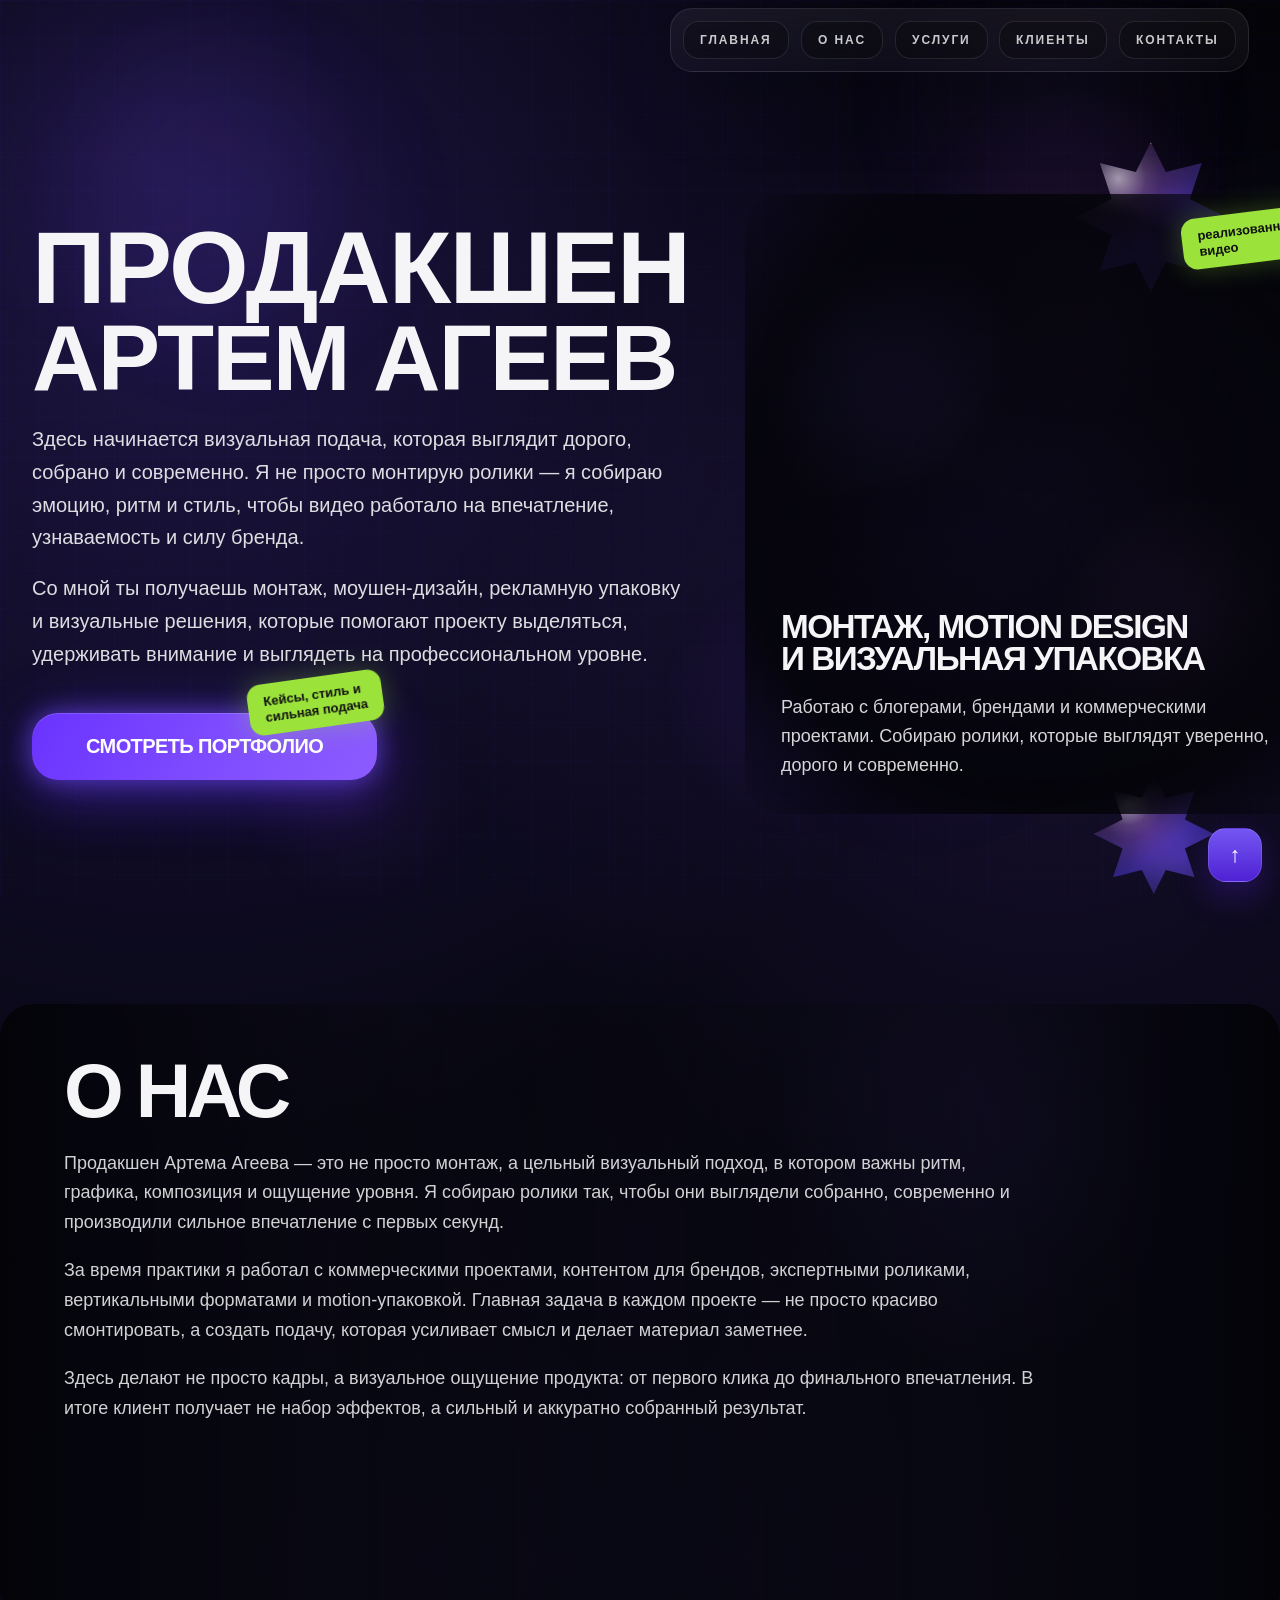
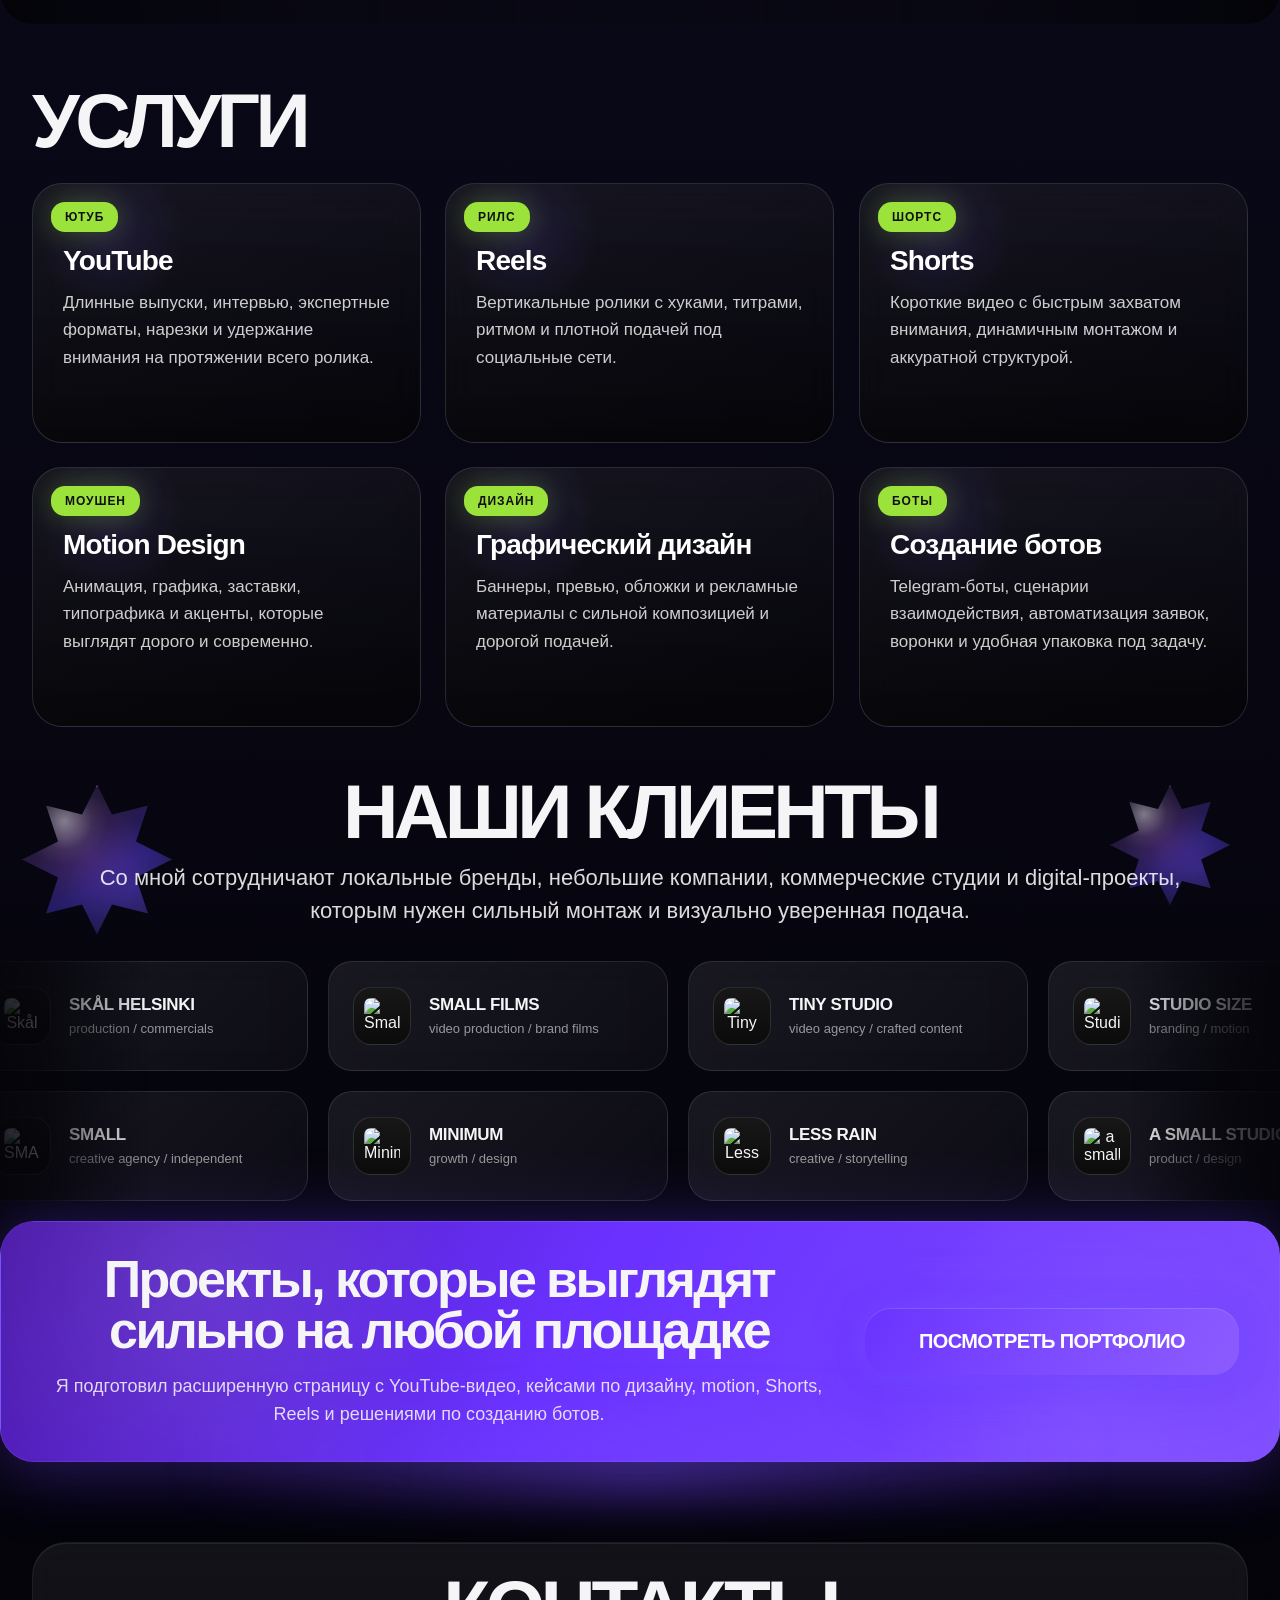
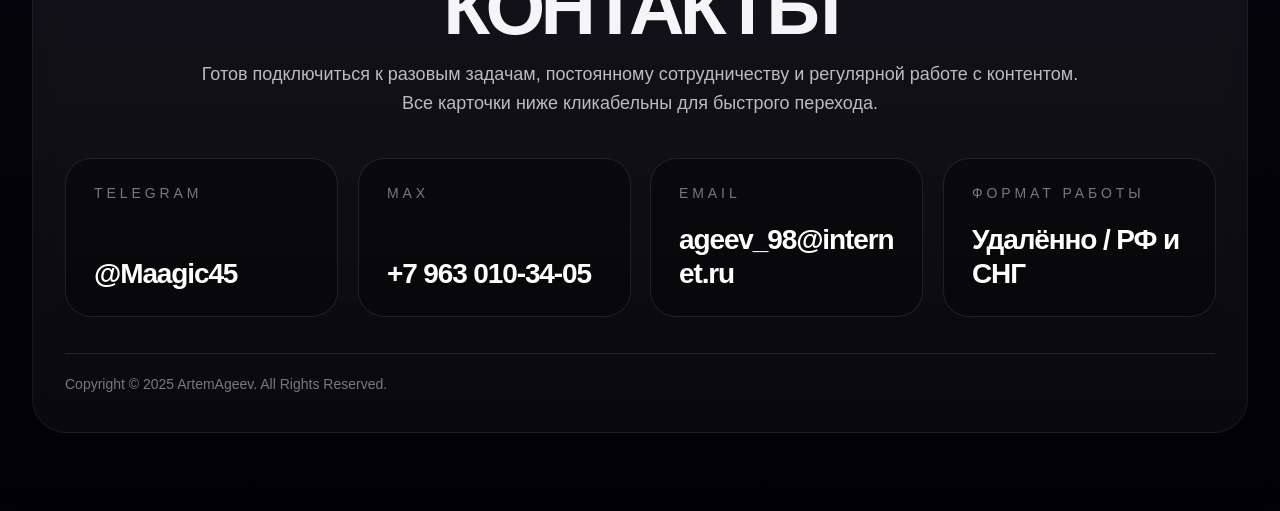
==== commit 064495be: "Add files via upload" ====
--- a/index.html
+++ b/index.html
@@ -4,921 +4,1207 @@
   <meta charset="UTF-8" />
   <meta name="viewport" content="width=device-width, initial-scale=1.0" />
   <title>Artem Ageev Production</title>
-  <meta name="description" content="Продакшен Артема Агеева: монтаж, motion design, графический дизайн и создание ботов." />
+  <meta
+    name="description"
+    content="Продакшен Артема Агеева: монтаж, motion design, графический дизайн, создание ботов и визуальная упаковка."
+  />
   <style>
-    :root{
-      --bg:#040409;
-      --bg2:#090817;
-      --text:#f5f5f7;
-      --muted:rgba(255,255,255,.78);
-      --line:rgba(255,255,255,.10);
-      --panel:rgba(255,255,255,.06);
-      --panel2:rgba(255,255,255,.03);
-      --violet:#7a5bff;
-      --violet2:#5323dd;
-      --green:#9be23b;
-      --shadow:0 20px 80px rgba(0,0,0,.22);
-    }
-
-    *{box-sizing:border-box}
-    html{scroll-behavior:smooth}
-    body{
-      margin:0;
-      font-family:Arial,Helvetica,sans-serif;
-      color:var(--text);
+    :root {
+      --bg: #040409;
+      --bg2: #090817;
+      --text: #f5f5f7;
+      --muted: rgba(255, 255, 255, 0.74);
+      --line: rgba(255, 255, 255, 0.1);
+      --panel: rgba(255, 255, 255, 0.06);
+      --panel2: rgba(255, 255, 255, 0.03);
+      --violet: #7a5bff;
+      --violet2: #5323dd;
+      --green: #9be23b;
+      --shadow: 0 20px 80px rgba(0, 0, 0, 0.22);
+      --radius-xl: 34px;
+    }
+
+    * { box-sizing: border-box; }
+    html { scroll-behavior: smooth; }
+
+    body {
+      margin: 0;
+      font-family: Arial, Helvetica, sans-serif;
+      color: var(--text);
+      overflow-x: hidden;
       background:
-        radial-gradient(circle at 20% 10%, rgba(122,91,255,.20), transparent 25%),
-        radial-gradient(circle at 80% 20%, rgba(88,55,255,.10), transparent 18%),
-        linear-gradient(180deg,var(--bg),var(--bg2));
-      overflow-x:hidden;
-    }
-
-    body::before{
-      content:"";
-      position:fixed;
-      inset:0;
-      pointer-events:none;
+        radial-gradient(circle at 14% 8%, rgba(111, 76, 255, 0.22), transparent 24%),
+        radial-gradient(circle at 82% 18%, rgba(135, 84, 255, 0.12), transparent 18%),
+        linear-gradient(180deg, var(--bg) 0%, var(--bg2) 42%, #030306 100%);
+    }
+
+    body::before {
+      content: "";
+      position: fixed;
+      inset: 0;
+      pointer-events: none;
       background-image:
-        linear-gradient(rgba(100,80,255,.06) 1px, transparent 1px),
-        linear-gradient(90deg, rgba(100,80,255,.06) 1px, transparent 1px);
-      background-size:38px 38px;
-      opacity:.42;
-      z-index:0;
-    }
-
-    .page{
-      position:relative;
-      z-index:1;
-      width:100%;
-      overflow:hidden;
+        linear-gradient(rgba(100, 80, 255, 0.08) 1px, transparent 1px),
+        linear-gradient(90deg, rgba(100, 80, 255, 0.08) 1px, transparent 1px);
+      background-size: 38px 38px;
+      opacity: 0.42;
+      z-index: 0;
+    }
+
+    body::after {
+      content: "";
+      position: fixed;
+      inset: 0;
+      pointer-events: none;
+      background:
+        radial-gradient(circle at 12% 18%, rgba(128, 86, 255, 0.09), transparent 16%),
+        radial-gradient(circle at 84% 28%, rgba(194, 87, 255, 0.08), transparent 14%),
+        radial-gradient(circle at 62% 78%, rgba(124, 70, 255, 0.07), transparent 13%),
+        radial-gradient(circle at 28% 88%, rgba(168, 88, 255, 0.06), transparent 10%);
+      z-index: 0;
+    }
+
+    .page {
+      position: relative;
+      z-index: 1;
+      width: 100%;
+      overflow: hidden;
     }
 
     .parallax-grid,
-    .parallax-glow{
-      position:fixed;
-      inset:0;
-      pointer-events:none;
-      z-index:0;
-      will-change:transform;
-    }
-
-    .parallax-grid{
+    .parallax-glow {
+      position: fixed;
+      inset: 0;
+      pointer-events: none;
+      z-index: 0;
+      will-change: transform;
+    }
+
+    .parallax-grid {
       background-image:
-        linear-gradient(rgba(100,80,255,.04) 1px, transparent 1px),
-        linear-gradient(90deg, rgba(100,80,255,.04) 1px, transparent 1px);
-      background-size:54px 54px;
-      opacity:.24;
-    }
-
-    .parallax-glow{
+        linear-gradient(rgba(100, 80, 255, 0.055) 1px, transparent 1px),
+        linear-gradient(90deg, rgba(100, 80, 255, 0.055) 1px, transparent 1px);
+      background-size: 52px 52px;
+      opacity: 0.28;
+      transform: translate3d(0,0,0);
+    }
+
+    .parallax-glow {
       background:
-        radial-gradient(circle at 15% 25%, rgba(111,76,255,.14), transparent 18%),
-        radial-gradient(circle at 82% 14%, rgba(162,94,255,.12), transparent 16%),
-        radial-gradient(circle at 70% 72%, rgba(91,60,255,.10), transparent 20%);
-      filter:blur(16px);
-      opacity:.85;
-    }
-
-    .section-inner{
-      width:min(1680px,calc(100% - 64px));
-      margin:0 auto;
-      position:relative;
-    }
-
-    .nav{
-      position:sticky;
-      top:10px;
-      z-index:30;
-      margin:12px 0 0 auto;
-      width:max-content;
-      display:flex;
-      gap:12px;
-      flex-wrap:wrap;
-      padding:12px;
-      border-radius:22px;
-      border:1px solid var(--line);
-      background:linear-gradient(180deg,var(--panel),var(--panel2));
-      backdrop-filter:blur(16px);
-      box-shadow:var(--shadow);
-    }
-
-    .nav a{
-      text-decoration:none;
-      color:rgba(255,255,255,.84);
-      text-transform:uppercase;
-      letter-spacing:.14em;
-      font-size:12px;
-      font-weight:700;
-      padding:11px 15px;
-      border-radius:16px;
-      border:1px solid var(--line);
-      background:rgba(0,0,0,.24);
-      transition:.25s ease;
-    }
-
-    .nav a:hover{
-      transform:translateY(-2px);
-      box-shadow:0 0 18px rgba(114,76,255,.18);
-      background:rgba(255,255,255,.06);
-    }
-
-    .hero{
-      padding:28px 0 82px;
-      display:grid;
-      grid-template-columns:1fr 1fr;
-      gap:46px;
-      align-items:center;
-      min-height:92vh;
-    }
-
-    .eyebrow{
-      display:inline-block;
-      margin-bottom:18px;
-      font-size:13px;
-      letter-spacing:.22em;
-      text-transform:uppercase;
-      color:#95f0d0;
-      font-weight:700;
-    }
-
-    .hero-title{
-      font-size:clamp(72px,8vw,142px);
-      line-height:.80;
-      letter-spacing:-.07em;
-      text-transform:uppercase;
-      margin:0;
-    }
-
-    .hero-copy{
-      max-width:650px;
-      margin-top:24px;
-      font-size:20px;
-      line-height:1.62;
-      color:rgba(255,255,255,.86);
-    }
-
-    .hero-actions{
-      display:flex;
-      gap:16px;
-      flex-wrap:wrap;
-      margin-top:34px;
-    }
-
-    @keyframes violetFlow{
-      0%{background-position:0% 50%}
-      50%{background-position:100% 50%}
-      100%{background-position:0% 50%}
-    }
-
-    @keyframes pulseGlow{
-      0%,100%{box-shadow:0 0 0 rgba(122,91,255,0),0 12px 34px rgba(83,35,221,.24)}
-      50%{box-shadow:0 0 24px rgba(122,91,255,.28),0 14px 40px rgba(83,35,221,.34)}
-    }
-
-    .btn{
-      display:inline-flex;
-      align-items:center;
-      justify-content:center;
-      text-decoration:none;
-      color:#fff;
-      min-height:58px;
-      padding:0 28px;
-      border-radius:22px;
-      font-size:16px;
-      font-weight:700;
-      letter-spacing:-.02em;
-      text-transform:uppercase;
-      border:1px solid rgba(255,255,255,.1);
-      background:linear-gradient(120deg,#6a33ff 0%,#7f4dff 25%,#8f5fff 50%,#5a24df 75%,#744cff 100%);
-      background-size:220% 220%;
-      animation:violetFlow 5.5s ease-in-out infinite;
-      box-shadow:0 12px 34px rgba(83,35,221,.28);
-      transition:.25s ease;
-    }
-
-    .btn:hover{transform:translateY(-3px) scale(1.02)}
-    .btn.pulse{animation:violetFlow 5.5s ease-in-out infinite,pulseGlow 2.8s ease-in-out infinite}
-
-    .btn.secondary{
-      background:rgba(255,255,255,.04);
-      color:#fff;
-    }
-
-    .hero-video{
-      position:relative;
-      height:620px;
-      border-radius:40px;
-      overflow:hidden;
-      isolation:isolate;
-      -webkit-mask-image:radial-gradient(circle at center,#000 70%,transparent 100%);
-      mask-image:radial-gradient(circle at center,#000 70%,transparent 100%);
-    }
-
-    .hero-video video{
-      width:100%;
-      height:100%;
-      object-fit:cover;
-      opacity:.72;
-      transform:scale(1.03);
-      transition:transform .8s ease,filter .5s ease;
-    }
-
-    .hero-video:hover video{
-      transform:scale(1.06);
-      filter:saturate(1.06) contrast(1.04);
-    }
-
-    .hero-video::before{
-      content:"";
-      position:absolute;
-      inset:0;
-      z-index:2;
+        radial-gradient(circle at 18% 22%, rgba(109, 74, 255, 0.11), transparent 18%),
+        radial-gradient(circle at 82% 12%, rgba(151, 96, 255, 0.09), transparent 16%),
+        radial-gradient(circle at 72% 74%, rgba(99, 55, 240, 0.08), transparent 18%);
+      filter: blur(14px);
+      opacity: 0.9;
+      transform: translate3d(0,0,0);
+    }
+
+    .section-inner {
+      width: min(1680px, calc(100% - 64px));
+      margin: 0 auto;
+      position: relative;
+    }
+
+    .nav-wrap {
+      width: 100%;
+      display: flex;
+      justify-content: flex-end;
+      padding: 8px 0 0;
+      position: sticky;
+      top: 6px;
+      z-index: 50;
+    }
+
+    .nav {
+      display: flex;
+      flex-wrap: wrap;
+      gap: 12px;
+      padding: 12px;
+      border-radius: 22px;
+      background: linear-gradient(180deg, var(--panel), var(--panel2));
+      border: 1px solid var(--line);
+      backdrop-filter: blur(16px);
+      box-shadow: var(--shadow);
+    }
+
+    .nav a {
+      color: rgba(255, 255, 255, 0.78);
+      text-decoration: none;
+      text-transform: uppercase;
+      letter-spacing: 0.16em;
+      font-size: 12px;
+      font-weight: 700;
+      padding: 11px 16px;
+      border-radius: 16px;
+      background: rgba(0, 0, 0, 0.24);
+      border: 1px solid var(--line);
+      transition: 0.25s ease;
+      will-change: transform, box-shadow, border-color, background;
+    }
+
+    .nav a:hover {
+      transform: translateY(-2px);
+      color: #fff;
+      border-color: rgba(122, 91, 255, 0.45);
+      background: rgba(255, 255, 255, 0.06);
+      box-shadow: 0 0 18px rgba(114, 76, 255, 0.14);
+    }
+
+    .hero { padding: 18px 0 58px; }
+
+    .hero-grid {
+      display: grid;
+      grid-template-columns: 1.02fr 0.98fr;
+      gap: 56px;
+      align-items: center;
+      min-height: 92vh;
+    }
+
+    .hero-title {
+      margin: 0;
+      text-transform: uppercase;
+      letter-spacing: -0.075em;
+      line-height: 0.78;
+    }
+
+    .hero-title .line-top {
+      display: block;
+      font-size: clamp(82px, 8vw, 152px);
+      margin-bottom: 14px;
+    }
+
+    .hero-title .line-bottom {
+      display: block;
+      font-size: clamp(76px, 7.3vw, 144px);
+      white-space: nowrap;
+    }
+
+    .hero-copy { max-width: 790px; margin-top: 28px; }
+
+    .hero-copy p {
+      margin: 0;
+      font-size: 20px;
+      line-height: 1.64;
+      color: rgba(255, 255, 255, 0.86);
+    }
+
+    .hero-copy p + p { margin-top: 18px; }
+
+    .btn-wrap { position: relative; display: inline-block; margin-top: 42px; }
+
+    @keyframes violetFlow {
+      0% { background-position: 0% 50%; box-shadow: 0 0 24px rgba(114, 76, 255, 0.38), 0 0 60px rgba(114, 76, 255, 0.18), inset 0 1px 0 rgba(255, 255, 255, 0.15), 0 18px 60px rgba(90, 44, 255, 0.24); }
+      50% { background-position: 100% 50%; box-shadow: 0 0 28px rgba(160, 92, 255, 0.42), 0 0 72px rgba(114, 76, 255, 0.24), inset 0 1px 0 rgba(255, 255, 255, 0.15), 0 18px 60px rgba(90, 44, 255, 0.30); }
+      100% { background-position: 0% 50%; box-shadow: 0 0 24px rgba(114, 76, 255, 0.38), 0 0 60px rgba(114, 76, 255, 0.18), inset 0 1px 0 rgba(255, 255, 255, 0.15), 0 18px 60px rgba(90, 44, 255, 0.24); }
+    }
+
+    @keyframes ctaFlow {
+      0% { background-position: 0% 50%; }
+      50% { background-position: 100% 50%; }
+      100% { background-position: 0% 50%; }
+    }
+
+    .btn {
+      display: inline-block;
+      text-decoration: none;
+      color: #fff;
+      border: none;
+      border-radius: 26px;
+      padding: 22px 54px;
+      font-size: 20px;
+      font-weight: 700;
+      letter-spacing: -0.03em;
+      text-transform: uppercase;
+      background: linear-gradient(120deg, #6a33ff 0%, #7f4dff 25%, #8f5fff 50%, #5a24df 75%, #744cff 100%);
+      background-size: 220% 220%;
+      animation: violetFlow 5.5s ease-in-out infinite;
+      box-shadow: 0 0 24px rgba(114, 76, 255, 0.62), 0 0 60px rgba(114, 76, 255, 0.24), inset 0 1px 0 rgba(255, 255, 255, 0.15), 0 18px 60px rgba(90, 44, 255, 0.32);
+      transition: 0.25s ease;
+      position: relative;
+      z-index: 2;
+      will-change: transform, box-shadow, border-color, background;
+    }
+
+    .btn:hover { transform: translateY(-3px) scale(1.02); filter: brightness(1.06); }
+
+    .tag {
+      position: absolute;
+      z-index: 5;
+      transform: rotate(-8deg);
+      background: var(--green);
+      color: #111;
+      border-radius: 14px;
+      padding: 10px 16px;
+      box-shadow: 0 0 28px rgba(155, 226, 59, 0.3);
+      font-size: 13px;
+      font-weight: 700;
+      line-height: 1.2;
+    }
+
+    .tag.hero-btn { right: -6px; top: -36px; }
+
+    .hero-visual {
+      position: relative;
+      min-height: 760px;
+      display: flex;
+      align-items: center;
+      justify-content: flex-start;
+      overflow: visible;
+    }
+
+    .hero-card {
+      position: relative;
+      width: calc(100% + 96px);
+      min-height: 620px;
+      margin-right: -96px;
+      overflow: visible;
+    }
+
+    .hero-video-shell {
+      position: absolute;
+      inset: 0;
+      overflow: hidden;
+      border-radius: 38px;
+      background: transparent;
+      isolation: isolate;
+      -webkit-mask-image: radial-gradient(circle at center, #000 70%, transparent 100%);
+      mask-image: radial-gradient(circle at center, #000 70%, transparent 100%);
+    }
+
+    .hero-video-shell video {
+      position: absolute;
+      inset: 0;
+      width: 100%;
+      height: 100%;
+      object-fit: cover;
+      opacity: 0.72;
+      filter: saturate(1.05) contrast(1.04);
+      transform: scale(1.03);
+      transition: transform 0.9s ease, opacity 0.6s ease, filter 0.6s ease;
+    }
+
+    .hero-visual:hover .hero-video-shell video { transform: scale(1.06); filter: saturate(1.08) contrast(1.06); }
+
+    .hero-video-shell::before {
+      content: "";
+      position: absolute;
+      inset: 0;
+      z-index: 2;
       background:
-        radial-gradient(circle at 18% 24%, rgba(122,91,255,.22), transparent 24%),
-        radial-gradient(circle at 76% 70%, rgba(196,102,255,.12), transparent 22%),
-        linear-gradient(180deg, rgba(7,7,13,.18), rgba(6,6,12,.58));
-      pointer-events:none;
-    }
-
-    .hero-badge{
-      position:absolute;
-      z-index:4;
-      top:20px;
-      right:20px;
-      padding:11px 16px;
-      border-radius:16px;
-      background:var(--green);
-      color:#111;
-      font-weight:800;
-      transform:rotate(-7deg);
-    }
-
-    .services{padding:40px 0 10px}
-    .section-title{
-      font-size:clamp(46px,6vw,86px);
-      line-height:.84;
-      letter-spacing:-.06em;
-      text-transform:uppercase;
-    }
-
-    .service-lead{
-      margin-top:14px;
-      max-width:860px;
-      color:var(--muted);
-      font-size:18px;
-      line-height:1.55;
-    }
-
-    .services-grid{
-      margin-top:30px;
-      display:grid;
-      grid-template-columns:repeat(3,1fr);
-      gap:24px;
-    }
-
-    .service-card{
-      position:relative;
-      min-height:260px;
-      border-radius:30px;
-      overflow:hidden;
-      border:1px solid var(--line);
-      background:linear-gradient(135deg, rgba(255,255,255,.08), rgba(255,255,255,.03));
-      backdrop-filter:blur(12px);
-      text-decoration:none;
-      color:#fff;
-      transform-style:preserve-3d;
-      transition:transform .18s ease, box-shadow .25s ease, border-color .25s ease;
-      will-change:transform;
-    }
-
-    .service-card::before{
-      content:"";
-      position:absolute;
-      inset:-120% auto auto -40%;
-      width:55%;
-      height:240%;
-      transform:rotate(18deg);
-      background:linear-gradient(90deg,transparent 0%,rgba(255,255,255,.03) 35%,rgba(255,255,255,.14) 50%,rgba(255,255,255,.03) 65%,transparent 100%);
-      opacity:0;
-      transition:opacity .35s ease, transform .8s ease;
-      pointer-events:none;
-      z-index:4;
-    }
-
-    .service-card:hover{
-      box-shadow:0 24px 70px rgba(0,0,0,.28), 0 0 44px rgba(114,76,255,.12);
-      border-color:rgba(122,91,255,.24);
-    }
-
-    .service-card:hover::before{
-      opacity:1;
-      transform:translateX(165%) rotate(18deg);
-    }
-
-    .service-bg-video,
-    .service-card img{
-      position:absolute;
-      inset:0;
-      width:100%;
-      height:100%;
-      object-fit:cover;
-      display:block;
-      z-index:0;
-    }
-
-    .service-bg-video{
-      opacity:.18;
-      transform:scale(1.04);
-      transition:transform .9s ease, opacity .6s ease, filter .6s ease;
-    }
-
-    .service-card img{
-      opacity:.28;
-      transform:scale(1.04);
-      transition:transform .9s ease, opacity .6s ease, filter .6s ease;
-    }
-
-    .service-card:hover .service-bg-video,
-    .service-card:hover img{
-      transform:scale(1.08);
-      filter:saturate(1.08) contrast(1.06);
-    }
-
-    .service-card:hover .service-bg-video{opacity:.24}
-    .service-card:hover img{opacity:.34}
-
-    .service-card::after{
-      content:"";
-      position:absolute;
-      inset:0;
-      z-index:1;
+        radial-gradient(circle at 18% 24%, rgba(122, 91, 255, 0.22), transparent 24%),
+        radial-gradient(circle at 76% 70%, rgba(196, 102, 255, 0.12), transparent 22%),
+        linear-gradient(180deg, rgba(7, 7, 13, 0.18), rgba(6, 6, 12, 0.58));
+    }
+
+    .hero-video-shell::after {
+      content: "";
+      position: absolute;
+      inset: -14px;
+      z-index: 3;
       background:
-        radial-gradient(circle at 20% 20%, rgba(122,91,255,.12), transparent 20%),
-        linear-gradient(180deg, rgba(0,0,0,.10), rgba(0,0,0,.64));
-      pointer-events:none;
-    }
-
-    .card-tag{
-      position:absolute;
-      top:16px;
-      left:16px;
-      z-index:3;
-      padding:8px 14px;
-      border-radius:14px;
-      background:var(--green);
-      color:#111;
-      font-size:12px;
-      font-weight:800;
-      text-transform:uppercase;
-      letter-spacing:.08em;
-    }
-
-    .service-content{
-      position:relative;
-      z-index:3;
-      padding:58px 30px 30px;
-    }
-
-    .service-content h3{
-      font-size:28px;
-      line-height:.98;
-      letter-spacing:-.03em;
-      margin:0 0 12px;
-    }
-
-    .service-content p{
-      margin:0;
-      font-size:17px;
-      line-height:1.6;
-      color:rgba(255,255,255,.82);
-    }
-
-    .clients{
-      position:relative;
-      text-align:center;
-      padding:44px 0 40px;
-    }
-
-    .clients-copy{
-      max-width:1080px;
-      margin:18px auto 0;
-      font-size:22px;
-      line-height:1.5;
-      color:rgba(255,255,255,.86);
-    }
-
-    .marquee-wrap{
-      overflow:hidden;
-      margin-top:34px;
-      position:relative;
-      z-index:2;
-      width:calc(100% + 64px);
-      margin-left:-32px;
-      margin-right:-32px;
+        radial-gradient(circle at top left, transparent 46%, rgba(4, 4, 9, 0.85) 86%),
+        radial-gradient(circle at top right, transparent 48%, rgba(4, 4, 9, 0.82) 88%),
+        radial-gradient(circle at bottom left, transparent 48%, rgba(4, 4, 9, 0.82) 88%),
+        radial-gradient(circle at bottom right, transparent 48%, rgba(4, 4, 9, 0.88) 88%);
+      pointer-events: none;
+    }
+
+    .hero-card-content {
+      position: absolute;
+      left: 36px;
+      right: 36px;
+      bottom: 34px;
+      z-index: 4;
+    }
+
+    .hero-card-content h2 {
+      margin: 0;
+      max-width: 620px;
+      font-size: clamp(30px, 2.6vw, 46px);
+      line-height: 0.96;
+      letter-spacing: -0.045em;
+      text-transform: uppercase;
+      text-wrap: balance;
+    }
+
+    .hero-card-content p {
+      margin: 18px 0 0;
+      max-width: 560px;
+      font-size: 18px;
+      line-height: 1.62;
+      color: rgba(255, 255, 255, 0.84);
+    }
+
+    .hero-tag { right: 18px; top: 18px; transform: rotate(-7deg); z-index: 5; }
+
+    .glass-star {
+      position: absolute;
+      pointer-events: none;
+      background:
+        radial-gradient(circle at 28% 24%, rgba(255, 255, 255, 0.52), rgba(255, 255, 255, 0.08) 18%, transparent 28%),
+        radial-gradient(circle at 74% 70%, rgba(111, 76, 255, 0.38), transparent 44%),
+        radial-gradient(circle at 46% 48%, rgba(255, 120, 220, 0.16), transparent 54%),
+        linear-gradient(145deg, rgba(255, 255, 255, 0.09), rgba(183, 118, 255, 0.22) 30%, rgba(89, 67, 255, 0.45) 60%, rgba(255, 255, 255, 0.08));
+      border: 1px solid rgba(255, 255, 255, 0.16);
+      box-shadow: inset 0 1px 0 rgba(255, 255, 255, 0.26), 0 0 60px rgba(118, 79, 255, 0.16);
+      backdrop-filter: blur(12px) saturate(135%);
+      clip-path: polygon(50% 0%, 60% 20%, 84% 14%, 76% 38%, 100% 50%, 76% 62%, 84% 86%, 60% 80%, 50% 100%, 40% 80%, 16% 86%, 24% 62%, 0% 50%, 24% 38%, 16% 14%, 40% 20%);
+      animation: float 8s ease-in-out infinite;
+      transition: transform 0.5s ease, filter 0.5s ease, opacity 0.5s ease;
+    }
+
+    .hero-visual:hover .glass-star,
+    .hero:hover .glass-star { filter: brightness(1.08) saturate(1.06); }
+
+    @keyframes float { 0%, 100% { transform: translateY(0) rotate(0deg); } 50% { transform: translateY(-16px) rotate(7deg); } }
+
+    .section { padding: 28px 0; }
+
+    .panel {
+      position: relative;
+      background: linear-gradient(180deg, var(--panel), var(--panel2));
+      backdrop-filter: blur(16px);
+      border: 1px solid rgba(255,255,255,0.06);
+      box-shadow: var(--shadow), inset 0 1px 0 rgba(255, 255, 255, 0.08);
+      border-radius: var(--radius-xl);
+      overflow: hidden;
+    }
+
+    .about {
+      position: relative;
+      min-height: 620px;
+      overflow: hidden;
+      border: none;
+      box-shadow: none;
+      background: transparent;
+      width: calc(100% + 64px);
+      margin-left: -32px;
+      margin-right: -32px;
+      border-radius: 34px;
+    }
+
+    .about video {
+      position: absolute;
+      inset: 0;
+      width: 100%;
+      height: 100%;
+      object-fit: cover;
+      opacity: 0.34;
+      transform: scale(1.03);
+      transition: transform 0.9s ease, opacity 0.6s ease, filter 0.6s ease;
+    }
+
+    .about:hover video { transform: scale(1.05); opacity: 0.38; filter: saturate(1.04) contrast(1.04); }
+
+    .about::after {
+      content: "";
+      position: absolute;
+      inset: 0;
+      background:
+        linear-gradient(90deg, rgba(3, 3, 8, 0.98) 0%, rgba(6, 6, 14, 0.90) 10%, rgba(8, 8, 16, 0.62) 24%, rgba(8, 8, 16, 0.34) 50%, rgba(8, 8, 16, 0.62) 76%, rgba(6, 6, 14, 0.90) 90%, rgba(3, 3, 8, 0.98) 100%),
+        radial-gradient(circle at 80% 20%, rgba(122, 91, 255, 0.14), transparent 22%);
+      pointer-events: none;
+    }
+
+    .about-content {
+      position: relative;
+      z-index: 2;
+      padding: 54px 64px;
+      max-width: 1180px;
+    }
+
+    .section-title {
+      margin: 0;
+      font-size: clamp(46px, 6vw, 86px);
+      line-height: 0.84;
+      letter-spacing: -0.06em;
+      text-transform: uppercase;
+    }
+
+    .about p {
+      max-width: 980px;
+      font-size: 18px;
+      line-height: 1.66;
+      color: rgba(255, 255, 255, 0.82);
+      margin: 0;
+    }
+
+    .about p + p { margin-top: 18px; }
+    .about-copy { margin-top: 26px; }
+
+    .services { padding: 36px 0 12px; }
+
+    .services-grid {
+      margin-top: 30px;
+      display: grid;
+      grid-template-columns: repeat(3, 1fr);
+      gap: 24px;
+    }
+
+    .service-card {
+      position: relative;
+      min-height: 260px;
+      border-radius: 30px;
+      border: 1px solid var(--line);
+      background: linear-gradient(135deg, rgba(255, 255, 255, 0.08), rgba(255, 255, 255, 0.03));
+      backdrop-filter: blur(16px);
+      padding: 30px;
+      overflow: hidden;
+      transition: 0.25s ease;
+      display: block;
+      text-decoration: none;
+      color: #fff;
+      cursor: pointer;
+      will-change: transform, box-shadow, border-color, background;
+    }
+
+    .service-card:hover { transform: translateY(-8px); box-shadow: 0 28px 70px rgba(0, 0, 0, 0.30), 0 0 40px rgba(114, 76, 255, 0.14); }
+
+    .service-card video {
+      position: absolute;
+      inset: 0;
+      width: 100%;
+      height: 100%;
+      object-fit: cover;
+      opacity: 0.18;
+      transform: scale(1.04);
+      transition: transform 0.9s ease, opacity 0.6s ease, filter 0.6s ease;
+    }
+
+    .service-card:hover video { transform: scale(1.08); opacity: 0.24; filter: saturate(1.08) contrast(1.06); }
+
+    .service-card::after {
+      content: "";
+      position: absolute;
+      inset: 0;
+      background: radial-gradient(circle at 20% 20%, rgba(122, 91, 255, 0.12), transparent 20%), linear-gradient(180deg, rgba(0, 0, 0, 0.12), rgba(0, 0, 0, 0.64));
+      z-index: 1;
+    }
+
+    .service-card::before,
+    .contact-card::before {
+      content: "";
+      position: absolute;
+      inset: -120% auto auto -40%;
+      width: 55%;
+      height: 240%;
+      transform: rotate(18deg);
+      background: linear-gradient(90deg, transparent 0%, rgba(255,255,255,0.03) 35%, rgba(255,255,255,0.14) 50%, rgba(255,255,255,0.03) 65%, transparent 100%);
+      opacity: 0;
+      transition: opacity 0.35s ease, transform 0.8s ease;
+      pointer-events: none;
+      z-index: 4;
+    }
+
+    .service-card:hover::before,
+    .contact-card:hover::before { opacity: 1; transform: translateX(165%) rotate(18deg); }
+
+    .service-card .card-tag {
+      position: absolute;
+      top: 18px;
+      left: 18px;
+      z-index: 3;
+      background: var(--green);
+      color: #101010;
+      border-radius: 14px;
+      padding: 8px 14px;
+      font-size: 12px;
+      font-weight: 700;
+      text-transform: uppercase;
+      letter-spacing: 0.08em;
+      box-shadow: 0 0 28px rgba(155, 226, 59, 0.3);
+    }
+
+    .service-content { position: relative; z-index: 3; padding-top: 34px; }
+
+    .service-content h3 {
+      margin: 0;
+      font-size: 28px;
+      line-height: 0.95;
+      letter-spacing: -0.03em;
+    }
+
+    .service-content p {
+      margin: 14px 0 0;
+      font-size: 17px;
+      line-height: 1.64;
+      color: rgba(255, 255, 255, 0.8);
+    }
+
+    .clients {
+      position: relative;
+      text-align: center;
+      padding: 40px 0 46px;
+      overflow: visible;
+    }
+
+    .clients-title { margin-bottom: 0; }
+
+    .clients p {
+      max-width: 1100px;
+      margin: 18px auto 0;
+      font-size: 22px;
+      line-height: 1.5;
+      color: rgba(255, 255, 255, 0.86);
+      position: relative;
+      z-index: 2;
+    }
+
+    .marquee-wrap {
+      overflow: hidden;
+      margin-top: 34px;
+      position: relative;
+      z-index: 2;
+      width: calc(100% + 64px);
+      margin-left: -32px;
+      margin-right: -32px;
     }
 
     .marquee-wrap::before,
-    .marquee-wrap::after{
-      content:"";
-      position:absolute;
-      top:0;
-      bottom:0;
-      width:180px;
-      z-index:4;
-      pointer-events:none;
-    }
-
-    .marquee-wrap::before{
-      left:0;
-      background:linear-gradient(90deg, rgba(4,4,9,.98) 0%, rgba(4,4,9,.72) 45%, rgba(4,4,9,0) 100%);
-    }
-
-    .marquee-wrap::after{
-      right:0;
-      background:linear-gradient(270deg, rgba(4,4,9,.98) 0%, rgba(4,4,9,.72) 45%, rgba(4,4,9,0) 100%);
-    }
-
-    .marquee{
-      display:flex;
-      gap:20px;
-      width:max-content;
-      animation:marquee 20s linear infinite;
-    }
-
-    .marquee.reverse{
-      margin-top:20px;
-      animation-duration:24s;
-      animation-direction:reverse;
-    }
-
-    @keyframes marquee{
-      0%{transform:translateX(0)}
-      100%{transform:translateX(-50%)}
-    }
-
-    .client-card{
-      min-width:320px;
-      height:110px;
-      padding:0 24px;
-      display:flex;
-      align-items:center;
-      gap:18px;
-      border-radius:24px;
-      border:1px solid var(--line);
-      background:linear-gradient(135deg, rgba(255,255,255,.08), rgba(255,255,255,.03));
-      backdrop-filter:blur(14px);
-    }
-
-    .client-logo{
-      width:58px;
-      height:58px;
-      border-radius:18px;
-      border:1px solid rgba(255,255,255,.12);
-      background:linear-gradient(180deg,#171717,#0b0b0b);
-      object-fit:contain;
-      padding:10px;
-      flex-shrink:0;
-    }
-
-    .client-meta{text-align:left}
-    .client-meta strong{
-      display:block;
-      font-size:17px;
-      line-height:1.1;
-      text-transform:uppercase;
-      letter-spacing:-.02em;
-    }
-    .client-meta span{
-      display:block;
-      margin-top:6px;
-      font-size:13px;
-      color:rgba(255,255,255,.56);
-    }
-
-    .cta-wrap{
-      width:calc(100% + 64px);
-      margin-left:-32px;
-      margin-right:-32px;
-      padding:22px 0 0;
-    }
-
-    .cta{
-      position:relative;
-      width:100%;
-      border-radius:34px;
-      padding:38px 40px;
-      border:1px solid rgba(149,116,255,.2);
-      background:linear-gradient(120deg,#4b18a8 0%,#6a31ff 20%,#7f4dff 45%,#5c23d8 70%,#7a5bff 100%);
-      background-size:220% 220%;
-      animation:violetFlow 8s ease-in-out infinite;
-      overflow:hidden;
-      box-shadow:0 0 70px rgba(114,76,255,.25), 0 18px 70px rgba(88,38,220,.18);
-    }
-
-    .cta::before{
-      content:"";
-      position:absolute;
-      left:4%;
-      right:4%;
-      bottom:-42px;
-      height:92px;
-      border-radius:999px;
-      background:radial-gradient(circle at center, rgba(118,74,255,.34) 0%, rgba(118,74,255,.12) 46%, rgba(118,74,255,0) 78%);
-      filter:blur(22px);
-      pointer-events:none;
-      z-index:0;
-    }
-
-    .cta-inner{
-      position:relative;
-      z-index:2;
-      display:grid;
-      grid-template-columns:1fr auto;
-      gap:28px;
-      align-items:center;
-    }
-
-    .cta h3{
-      max-width:920px;
-      font-size:54px;
-      line-height:.98;
-      letter-spacing:-.05em;
-      margin:0;
-    }
-
-    .cta p{
-      max-width:920px;
-      margin:16px 0 0;
-      font-size:18px;
-      line-height:1.58;
-      color:rgba(255,255,255,.86);
-    }
-
-    .contacts{
-      padding:38px 0 78px;
-    }
-
-    .contacts-panel{
-      padding:34px 32px 40px;
-      border-radius:34px;
-      border:1px solid var(--line);
-      background:linear-gradient(180deg,var(--panel),var(--panel2));
-      backdrop-filter:blur(16px);
-      box-shadow:0 20px 80px rgba(0,0,0,.22);
-    }
-
-    .lead{
-      max-width:900px;
-      margin:20px auto 0;
-      font-size:18px;
-      line-height:1.62;
-      color:rgba(255,255,255,.72);
-      text-align:center;
-    }
-
-    .contacts-grid{
-      display:grid;
-      grid-template-columns:repeat(4,1fr);
-      gap:20px;
-      margin-top:40px;
-    }
-
-    .contact-card{
-      position:relative;
-      min-height:150px;
-      padding:26px 28px;
-      text-decoration:none;
-      color:#fff;
-      border-radius:26px;
-      border:1px solid var(--line);
-      background:rgba(0,0,0,.3);
-      display:flex;
-      flex-direction:column;
-      justify-content:space-between;
-      transition:.25s ease;
-    }
-
-    .contact-card:hover{
-      transform:translateY(-4px);
-      border-color:rgba(122,91,255,.45);
-      background:rgba(0,0,0,.4);
-      box-shadow:0 18px 48px rgba(0,0,0,.24),0 0 30px rgba(114,76,255,.10);
-    }
-
-    .contact-label{
-      font-size:14px;
-      text-transform:uppercase;
-      letter-spacing:.28em;
-      color:rgba(255,255,255,.45);
-    }
-
-    .contact-value{
-      margin-top:22px;
-      font-size:28px;
-      line-height:1.2;
-      letter-spacing:-.04em;
-      font-weight:700;
-      word-break:break-word;
-    }
-
-    .footer{
-      margin-top:36px;
-      padding-top:22px;
-      border-top:1px solid var(--line);
-      font-size:14px;
-      color:rgba(255,255,255,.45);
-    }
-
-    .reveal{opacity:0;transform:translateY(34px);transition:opacity .8s ease,transform .8s ease}
-    .reveal.is-visible{opacity:1;transform:none}
-
-    @media (max-width: 1200px){
-      .hero,
-      .cta-inner{grid-template-columns:1fr}
+    .marquee-wrap::after {
+      content: "";
+      position: absolute;
+      top: 0;
+      bottom: 0;
+      width: 180px;
+      z-index: 4;
+      pointer-events: none;
+    }
+
+    .marquee-wrap::before { left: 0; background: linear-gradient(90deg, rgba(4, 4, 9, 0.98) 0%, rgba(4, 4, 9, 0.72) 45%, rgba(4, 4, 9, 0) 100%); }
+    .marquee-wrap::after { right: 0; background: linear-gradient(270deg, rgba(4, 4, 9, 0.98) 0%, rgba(4, 4, 9, 0.72) 45%, rgba(4, 4, 9, 0) 100%); }
+
+    .marquee {
+      display: flex;
+      gap: 20px;
+      width: max-content;
+      animation: marquee 20s linear infinite;
+      padding-left: 0;
+    }
+
+    .marquee.reverse { margin-top: 20px; animation-duration: 24s; animation-direction: reverse; }
+
+    @keyframes marquee { 0% { transform: translateX(0); } 100% { transform: translateX(-50%); } }
+
+    .client-card {
+      position: relative;
+      display: flex;
+      align-items: center;
+      gap: 18px;
+      width: 340px;
+      height: 110px;
+      padding: 0 24px;
+      border-radius: 24px;
+      border: 1px solid var(--line);
+      background: linear-gradient(135deg, rgba(255, 255, 255, 0.08), rgba(255, 255, 255, 0.03));
+      backdrop-filter: blur(14px);
+      flex-shrink: 0;
+      will-change: transform, box-shadow, border-color, background;
+      transition: 0.25s ease;
+    }
+
+    .client-card:hover { transform: translateY(-8px); box-shadow: 0 18px 48px rgba(0, 0, 0, 0.24), 0 0 30px rgba(114, 76, 255, 0.10); }
+
+    .client-logo {
+      width: 58px;
+      height: 58px;
+      border-radius: 18px;
+      border: 1px solid rgba(255, 255, 255, 0.12);
+      background: linear-gradient(180deg, #171717, #0b0b0b);
+      object-fit: contain;
+      padding: 10px;
+      flex-shrink: 0;
+    }
+
+    .client-meta { text-align: left; }
+
+    .client-meta strong {
+      display: block;
+      font-size: 17px;
+      line-height: 1.1;
+      text-transform: uppercase;
+      letter-spacing: -0.02em;
+    }
+
+    .client-meta span {
+      display: block;
+      margin-top: 6px;
+      font-size: 13px;
+      color: rgba(255, 255, 255, 0.56);
+    }
+
+    .cta {
+      position: relative;
+      width: calc(100% + 64px);
+      margin: 20px 0 0 -32px;
+      border-radius: 34px;
+      border: 1px solid rgba(149, 116, 255, 0.2);
+      background: linear-gradient(120deg, #4b18a8 0%, #6a31ff 20%, #7f4dff 45%, #5c23d8 70%, #7a5bff 100%);
+      background-size: 220% 220%;
+      animation: ctaFlow 8s ease-in-out infinite;
+      box-shadow: 0 0 70px rgba(114, 76, 255, 0.25), 0 18px 70px rgba(88, 38, 220, 0.18);
+      padding: 32px 40px;
+      overflow: visible;
+    }
+
+    .cta::before {
+      content: "";
+      position: absolute;
+      left: 4%;
+      right: 4%;
+      bottom: -42px;
+      height: 92px;
+      border-radius: 999px;
+      background: radial-gradient(circle at center, rgba(118, 74, 255, 0.34) 0%, rgba(118, 74, 255, 0.12) 46%, rgba(118, 74, 255, 0) 78%);
+      filter: blur(22px);
+      pointer-events: none;
+      z-index: 0;
+    }
+
+    .cta::after {
+      content: "";
+      position: absolute;
+      inset: 0;
+      border-radius: inherit;
+      background: radial-gradient(circle at 15% 25%, rgba(255, 255, 255, 0.1), transparent 24%), radial-gradient(circle at 85% 75%, rgba(255, 255, 255, 0.08), transparent 20%);
+      pointer-events: none;
+    }
+
+    .cta-inner {
+      position: relative;
+      z-index: 2;
+      display: grid;
+      grid-template-columns: 1fr auto;
+      gap: 28px;
+      align-items: center;
+    }
+
+    .cta h3 {
+      margin: 0;
+      max-width: 880px;
+      font-size: 52px;
+      line-height: 0.98;
+      letter-spacing: -0.05em;
+    }
+
+    .cta p {
+      max-width: 900px;
+      margin: 16px 0 0;
+      font-size: 18px;
+      line-height: 1.58;
+      color: rgba(255, 255, 255, 0.82);
+    }
+
+    .contacts { padding: 34px 0 78px; }
+    .contacts-inner { padding: 32px 32px 40px; }
+
+    .lead {
+      max-width: 900px;
+      margin: 20px auto 0;
+      font-size: 18px;
+      line-height: 1.62;
+      color: rgba(255, 255, 255, 0.72);
+      text-align: center;
+    }
+
+    .contacts-grid {
+      display: grid;
+      grid-template-columns: repeat(4, 1fr);
+      gap: 20px;
+      margin-top: 40px;
+    }
+
+    .contact-card {
+      position: relative;
+      min-height: 150px;
+      padding: 26px 28px;
+      text-decoration: none;
+      color: #fff;
+      border-radius: 26px;
+      border: 1px solid var(--line);
+      background: rgba(0, 0, 0, 0.3);
+      display: flex;
+      flex-direction: column;
+      justify-content: space-between;
+      transition: 0.25s ease;
+      will-change: transform, box-shadow, border-color, background;
+      overflow: hidden;
+    }
+
+    .contact-card:hover { transform: translateY(-8px); border-color: rgba(122, 91, 255, 0.45); background: rgba(0, 0, 0, 0.4); box-shadow: 0 18px 48px rgba(0, 0, 0, 0.24), 0 0 30px rgba(114, 76, 255, 0.10); }
+
+    .contact-label {
+      font-size: 14px;
+      text-transform: uppercase;
+      letter-spacing: 0.28em;
+      color: rgba(255, 255, 255, 0.45);
+    }
+
+    .contact-value {
+      margin-top: 22px;
+      font-size: 28px;
+      line-height: 1.2;
+      letter-spacing: -0.04em;
+      font-weight: 700;
+      word-break: break-word;
+    }
+
+    .footer {
+      margin-top: 36px;
+      padding-top: 22px;
+      border-top: 1px solid var(--line);
+      font-size: 14px;
+      color: rgba(255, 255, 255, 0.45);
+    }
+
+    .to-top {
+      position: fixed;
+      right: 18px;
+      bottom: 18px;
+      z-index: 60;
+      width: 54px;
+      height: 54px;
+      border: 1px solid rgba(255, 255, 255, 0.12);
+      border-radius: 18px;
+      background: linear-gradient(180deg, rgba(122, 91, 255, 0.95), rgba(83, 35, 221, 0.95));
+      color: #fff;
+      text-decoration: none;
+      display: grid;
+      place-items: center;
+      font-size: 22px;
+      font-weight: 700;
+      box-shadow: 0 14px 34px rgba(83, 35, 221, 0.32);
+      transition: 0.25s ease;
+    }
+
+    .to-top:hover { transform: translateY(-4px); }
+
+    .reveal {
+      opacity: 0;
+      transform: translateY(38px);
+      transition: opacity 0.8s ease, transform 0.8s ease;
+      will-change: opacity, transform;
+    }
+
+    .reveal.is-visible { opacity: 1; transform: translateY(0); }
+
+    .reveal-left {
+      opacity: 0;
+      transform: translateX(-42px);
+      transition: opacity 0.85s ease, transform 0.85s ease;
+      will-change: opacity, transform;
+    }
+
+    .reveal-left.is-visible { opacity: 1; transform: translateX(0); }
+
+    .reveal-right {
+      opacity: 0;
+      transform: translateX(42px);
+      transition: opacity 0.85s ease, transform 0.85s ease;
+      will-change: opacity, transform;
+    }
+
+    .reveal-right.is-visible { opacity: 1; transform: translateX(0); }
+
+    .reveal-scale {
+      opacity: 0;
+      transform: translateY(24px) scale(0.96);
+      transition: opacity 0.8s ease, transform 0.8s ease;
+      will-change: opacity, transform;
+    }
+
+    .reveal-scale.is-visible { opacity: 1; transform: translateY(0) scale(1); }
+
+    .delay-1 { transition-delay: 0.08s; }
+    .delay-2 { transition-delay: 0.16s; }
+    .delay-3 { transition-delay: 0.24s; }
+    .delay-4 { transition-delay: 0.32s; }
+    .delay-5 { transition-delay: 0.40s; }
+    .delay-6 { transition-delay: 0.48s; }
+
+    @media (max-width: 1200px) {
+      .hero-grid,
+      .cta-inner { grid-template-columns: 1fr; }
 
       .services-grid,
-      .contacts-grid{grid-template-columns:repeat(2,1fr)}
-
-      .hero-video{
-        height:560px;
-      }
-
-      .about-content{
-        max-width:100%;
-      }
-
-      .marquee-wrap{
-        width:calc(100% + 32px);
-        margin-left:-16px;
-        margin-right:-16px;
-      }
-
-      .cta-wrap{
-        width:calc(100% + 32px);
-        margin-left:-16px;
-        margin-right:-16px;
-      }
-
-      .cta h3{font-size:42px}
-    }
-
-    @media (max-width: 900px){
-      .hero{grid-template-columns:1fr;min-height:auto}
-      .hero-video{height:430px}
-      .hero-title{font-size:clamp(58px,12vw,96px)}
-      .hero-copy{font-size:17px}
-
-      .service-content h3{font-size:24px}
-      .cta h3{font-size:34px}
-      .cta{padding:28px 22px}
-    }
-
-    @media (max-width: 760px){
-      .section-inner{
-        width:min(100% - 24px,1680px);
-      }
-
-      .parallax-grid,
-      .parallax-glow{
-        display:none !important;
-      }
-
-      body::before{
-        opacity:.18;
-        background-size:56px 56px;
-      }
-
-      .hero-video{
-        height:320px;
-        -webkit-mask-image:none;
-        mask-image:none;
-        border-radius:28px;
-      }
-
-      .hero-video video{
-        transform:none !important;
-        opacity:.58;
-        filter:none !important;
-      }
-
-      .hero-badge{
-        top:12px;
-        right:12px;
-        font-size:12px;
-      }
+      .contacts-grid { grid-template-columns: repeat(2, 1fr); }
+
+      .hero-grid { gap: 34px; }
+
+      .hero-visual {
+        min-height: auto;
+        justify-content: center;
+      }
+
+      .hero-card {
+        width: 100%;
+        min-height: 560px;
+        margin-right: 0;
+      }
+
+      .about {
+        width: calc(100% + 32px);
+        margin-left: -16px;
+        margin-right: -16px;
+      }
+
+      .about-content {
+        padding: 42px 34px;
+        max-width: 100%;
+      }
+
+      .clients p { font-size: 19px; }
+
+      .marquee-wrap {
+        width: calc(100% + 32px);
+        margin-left: -16px;
+        margin-right: -16px;
+      }
+
+      .cta {
+        width: calc(100% + 32px);
+        margin-left: -16px;
+      }
+
+      .cta h3 { font-size: 42px; }
+    }
+
+    @media (max-width: 900px) {
+      .hero-grid { grid-template-columns: 1fr; }
+
+      .hero-title .line-top { font-size: clamp(60px, 12vw, 96px); }
+
+      .hero-title .line-bottom {
+        font-size: clamp(54px, 10.5vw, 88px);
+        white-space: normal;
+      }
+
+      .hero-copy p,
+      .about p,
+      .clients p,
+      .cta p,
+      .lead {
+        font-size: 17px;
+        line-height: 1.58;
+      }
+
+      .hero-card { min-height: 500px; }
+
+      .hero-card-content {
+        left: 24px;
+        right: 24px;
+        bottom: 24px;
+      }
+
+      .hero-card-content h2 {
+        max-width: 500px;
+        font-size: clamp(26px, 6.2vw, 40px);
+      }
+
+      .hero-card-content p {
+        font-size: 16px;
+        max-width: 460px;
+      }
+
+      .cta {
+        width: calc(100% + 24px);
+        margin-left: -12px;
+        padding: 26px 22px;
+      }
+
+      .cta h3 { font-size: 34px; }
+    }
+
+    @media (max-width: 760px) {
+      .section-inner { width: min(100% - 24px, 1680px); }
+
+      .hero-title .line-top {
+        font-size: 58px;
+        margin-bottom: 10px;
+      }
+
+      .hero-title .line-bottom {
+        font-size: 54px;
+        white-space: normal;
+      }
+
+      .hero-copy p,
+      .clients p,
+      .cta p,
+      .about p,
+      .lead { font-size: 17px; }
 
       .services-grid,
-      .contacts-grid{
-        grid-template-columns:1fr;
-      }
-
+      .contacts-grid { grid-template-columns: 1fr; }
+
+      .btn {
+        width: 100%;
+        text-align: center;
+        padding: 18px 24px;
+        font-size: 18px;
+      }
+
+      .cta h3 { font-size: 34px; }
+
+      .about {
+        width: calc(100% + 16px);
+        margin-left: -8px;
+        margin-right: -8px;
+        border-radius: 26px;
+      }
+
+      .about-content { padding: 26px 20px; }
+
+      .contact-value { font-size: 24px; }
+
+      .client-card { width: 280px; }
+
+      .marquee-wrap {
+        width: calc(100% + 16px);
+        margin-left: -8px;
+        margin-right: -8px;
+      }
+
+      .marquee-wrap::before,
+      .marquee-wrap::after { width: 72px; }
+
+      .tag.hero-btn {
+        right: 6px;
+        top: -34px;
+      }
+
+      .cta {
+        width: calc(100% + 16px);
+        margin-left: -8px;
+        border-radius: 26px;
+      }
+    }
+
+    @media (prefers-reduced-motion: reduce) {
+      .reveal,
+      .reveal-left,
+      .reveal-right,
+      .reveal-scale,
       .service-card,
       .client-card,
       .contact-card,
       .btn,
       .nav a,
-      .reveal{
-        transition:none !important;
-      }
-
-      .service-bg-video{
-        display:none !important;
-      }
-
-      .marquee-wrap{
-        width:calc(100% + 16px);
-        margin-left:-8px;
-        margin-right:-8px;
-      }
-
-      .marquee-wrap::before,
-      .marquee-wrap::after{
-        width:72px;
-      }
-
-      .marquee,
-      .marquee.reverse{
-        animation-duration:40s !important;
-      }
-
-      .client-card{
-        min-width:280px;
-      }
-
-      .cta-wrap{
-        width:calc(100% + 16px);
-        margin-left:-8px;
-        margin-right:-8px;
-      }
-
-      .cta{
-        border-radius:26px;
-      }
-
-      .contact-value{
-        font-size:24px;
-      }
-    }
-
-    @media (prefers-reduced-motion: reduce){
-      .reveal,
-      .service-card,
-      .client-card,
-      .contact-card,
-      .btn,
-      .nav a,
-      .service-bg-video,
-      .hero-video video,
+      .service-card video,
+      .hero-video-shell video,
+      .about video,
+      .glass-star,
       .parallax-grid,
-      .parallax-glow{
-        transition:none !important;
-        animation:none !important;
-        transform:none !important;
-        opacity:1 !important;
+      .parallax-glow {
+        transition: none !important;
+        animation: none !important;
+        transform: none !important;
+        opacity: 1 !important;
       }
     }
   </style>
 </head>
 <body>
+  <a href="#hero" class="to-top" aria-label="Наверх">↑</a>
+
   <div class="parallax-grid" aria-hidden="true"></div>
   <div class="parallax-glow" aria-hidden="true"></div>
 
   <div class="page">
     <div class="section-inner">
-      <nav class="nav reveal">
-        <a href="#hero">Главная</a>
-        <a href="#services">Услуги</a>
-        <a href="#clients">Клиенты</a>
-        <a href="#contacts">Контакты</a>
-      </nav>
-
-      <section id="hero" class="hero">
-        <div class="reveal">
-          <div class="eyebrow">Портфолио · видеомонтаж · моушен-дизайн</div>
-          <h1 class="hero-title">Продакшен<br>Артем Агеев</h1>
-          <div class="hero-copy">
-            Монтаж, motion design, рекламная упаковка и визуальные решения, которые усиливают подачу,
-            удерживают внимание и делают проект заметнее.
+      <div class="nav-wrap">
+        <div class="nav reveal-scale">
+          <a href="#hero">Главная</a>
+          <a href="#about">О нас</a>
+          <a href="#services">Услуги</a>
+          <a href="#clients">Клиенты</a>
+          <a href="#contacts">Контакты</a>
+        </div>
+      </div>
+    </div>
+
+    <section id="hero" class="hero">
+      <div class="section-inner">
+        <div class="hero-grid">
+          <div>
+            <h1 class="hero-title reveal-left">
+              <span class="line-top">Продакшен</span>
+              <span class="line-bottom">Артем Агеев</span>
+            </h1>
+
+            <div class="hero-copy reveal-left delay-1">
+              <p>Здесь начинается визуальная подача, которая выглядит дорого, собрано и современно. Я не просто монтирую ролики — я собираю эмоцию, ритм и стиль, чтобы видео работало на впечатление, узнаваемость и силу бренда.</p>
+              <p>Со мной ты получаешь монтаж, моушен-дизайн, рекламную упаковку и визуальные решения, которые помогают проекту выделяться, удерживать внимание и выглядеть на профессиональном уровне.</p>
+            </div>
+
+            <div class="btn-wrap reveal-left delay-2">
+              <div class="tag hero-btn">Кейсы, стиль и<br>сильная подача</div>
+              <a class="btn" href="portfolio.html">Смотреть портфолио</a>
+            </div>
           </div>
 
-          <div class="hero-actions">
-            <a class="btn pulse" href="portfolio.html">Смотреть портфолио</a>
-            <a class="btn secondary" href="https://t.me/Maagic45" target="_blank" rel="noreferrer">Написать в Telegram</a>
+          <div class="hero-visual reveal-right delay-2">
+            <div class="glass-star" style="right: 12px; top: 18px; width: 150px; height: 150px;"></div>
+            <div class="glass-star" style="right: 24px; bottom: -10px; width: 120px; height: 120px; animation-duration: 7s;"></div>
+
+            <div class="hero-card">
+              <div class="hero-video-shell">
+                <video class="auto-video" autoplay muted loop playsinline preload="auto" src="assets/hero.mp4"></video>
+              </div>
+
+              <div class="tag hero-tag">реализованные<br>видео</div>
+
+              <div class="hero-card-content">
+                <h2>Монтаж, motion design<br>и визуальная упаковка</h2>
+                <p>Работаю с блогерами, брендами и коммерческими проектами. Собираю ролики, которые выглядят уверенно, дорого и современно.</p>
+              </div>
+            </div>
           </div>
         </div>
-
-        <div class="hero-video reveal">
-          <video class="lazy-video" autoplay muted loop playsinline preload="metadata" data-src="assets/hero.mp4"></video>
-          <div class="hero-badge">реализованные видео</div>
+      </div>
+    </section>
+
+    <section id="about" class="section">
+      <div class="section-inner">
+        <div class="about reveal-scale">
+          <video class="auto-video" autoplay muted loop playsinline preload="auto" src="assets/about.mp4"></video>
+
+          <div class="about-content">
+            <h2 class="section-title">О нас</h2>
+
+            <div class="about-copy">
+              <p>Продакшен Артема Агеева — это не просто монтаж, а цельный визуальный подход, в котором важны ритм, графика, композиция и ощущение уровня. Я собираю ролики так, чтобы они выглядели собранно, современно и производили сильное впечатление с первых секунд.</p>
+              <p>За время практики я работал с коммерческими проектами, контентом для брендов, экспертными роликами, вертикальными форматами и motion-упаковкой. Главная задача в каждом проекте — не просто красиво смонтировать, а создать подачу, которая усиливает смысл и делает материал заметнее.</p>
+              <p>Здесь делают не просто кадры, а визуальное ощущение продукта: от первого клика до финального впечатления. В итоге клиент получает не набор эффектов, а сильный и аккуратно собранный результат.</p>
+            </div>
+          </div>
         </div>
-      </section>
-
-      <section id="services" class="services">
+      </div>
+    </section>
+
+    <section id="services" class="services">
+      <div class="section-inner">
         <h2 class="section-title reveal">Услуги</h2>
-        <div class="service-lead reveal">Ниже — направления, которые можно быстро адаптировать под задачу: от YouTube и Shorts до motion, дизайна и автоматизации.</div>
 
         <div class="services-grid">
-          <a class="service-card reveal" href="portfolio.html#youtube">
-            <video class="service-bg-video lazy-video" muted loop playsinline preload="none" data-src="assets/hero.mp4"></video>
+          <a class="service-card reveal delay-1" href="https://www.youtube.com/embed/H2tqW9VpVss">
+            <video class="auto-video" autoplay muted loop playsinline preload="auto" src="assets/hero.mp4"></video>
             <div class="card-tag">ютуб</div>
             <div class="service-content">
               <h3>YouTube</h3>
-              <p>Длинные выпуски, интервью, экспертные ролики и удержание внимания на протяжении всего видео.</p>
+              <p>Длинные выпуски, интервью, экспертные форматы, нарезки и удержание внимания на протяжении всего ролика.</p>
             </div>
           </a>
 
-          <a class="service-card reveal" href="portfolio.html#reels">
-            <video class="service-bg-video lazy-video" muted loop playsinline preload="none" data-src="assets/about.mp4"></video>
+          <a class="service-card reveal delay-2" href="portfolio.html#reels">
+            <video class="auto-video" autoplay muted loop playsinline preload="auto" src="assets/about.mp4"></video>
             <div class="card-tag">рилс</div>
             <div class="service-content">
               <h3>Reels</h3>
-              <p>Вертикальные ролики с хуками, титрами, плотной подачей и темпом под соцсети.</p>
+              <p>Вертикальные ролики с хуками, титрами, ритмом и плотной подачей под социальные сети.</p>
             </div>
           </a>
 
-          <a class="service-card reveal" href="portfolio.html#shorts">
-            <video class="service-bg-video lazy-video" muted loop playsinline preload="none" data-src="assets/hero.mp4"></video>
+          <a class="service-card reveal delay-3" href="https://youtu.be/-QzUnVuZFU8">
+            <video class="auto-video" autoplay muted loop playsinline preload="auto" src="assets/hero.mp4"></video>
             <div class="card-tag">шортс</div>
             <div class="service-content">
               <h3>Shorts</h3>
-              <p>Короткие видео с быстрым захватом внимания, динамичным монтажом и чистой структурой.</p>
+              <p>Короткие видео с быстрым захватом внимания, динамичным монтажом и аккуратной структурой.</p>
             </div>
           </a>
 
-          <a class="service-card reveal" href="portfolio.html#motion">
-            <video class="service-bg-video lazy-video" muted loop playsinline preload="none" data-src="assets/about.mp4"></video>
+          <a class="service-card reveal delay-1" href="portfolio.html#youtube">
+            <video class="auto-video" autoplay muted loop playsinline preload="auto" src="assets/about.mp4"></video>
             <div class="card-tag">моушен</div>
             <div class="service-content">
               <h3>Motion Design</h3>
-              <p>Анимация, графика, заставки, типографика и визуальные акценты, которые выглядят дорого и современно.</p>
+              <p>Анимация, графика, заставки, типографика и акценты, которые выглядят дорого и современно.</p>
             </div>
           </a>
 
-          <a class="service-card reveal" href="portfolio.html#design">
-            <img src="assets/design-card.jpg" alt="Графический дизайн">
+          <a class="service-card reveal delay-2" href="portfolio.html#design">
+            <video class="assets/banner.png" autoplay muted loop playsinline preload="auto" src="assets/hero.mp4"></video>
             <div class="card-tag">дизайн</div>
             <div class="service-content">
               <h3>Графический дизайн</h3>
-              <p>Баннеры, превью, обложки и рекламные материалы с сильной композицией и выразительной подачей.</p>
+              <p>Баннеры, превью, обложки и рекламные материалы с сильной композицией и дорогой подачей.</p>
             </div>
           </a>
 
-          <a class="service-card reveal" href="portfolio.html#bots">
-            <img src="assets/bot-card.jpg" alt="Создание ботов">
+          <a class="service-card reveal delay-3" href="portfolio.html#bots">
+            <video class="assets/bot.png" autoplay muted loop playsinline preload="auto" src="assets/about.mp4"></video>
             <div class="card-tag">боты</div>
             <div class="service-content">
               <h3>Создание ботов</h3>
-              <p>Telegram-боты, сценарии взаимодействия, автоматизация заявок и удобная упаковка под задачу.</p>
+              <p>Telegram-боты, сценарии взаимодействия, автоматизация заявок, воронки и удобная упаковка под задачу.</p>
             </div>
           </a>
         </div>
-      </section>
-
-      <section id="clients" class="clients">
-        <h2 class="section-title reveal">Клиенты</h2>
-        <div class="clients-copy reveal">Локальные бренды, небольшие компании и студии, которым нужен сильный монтаж и визуально уверенная подача.</div>
-
-        <div class="marquee-wrap reveal">
-          <div class="marquee">
-            <div class="client-card"><img class="client-logo" src="https://logo.clearbit.com/skalhelsinki.fi" alt="Skål Helsinki"><div class="client-meta"><strong>Skål Helsinki</strong><span>production / commercials</span></div></div>
-            <div class="client-card"><img class="client-logo" src="https://logo.clearbit.com/smallfilms.com" alt="Small Films"><div class="client-meta"><strong>Small Films</strong><span>video production / brand films</span></div></div>
-            <div class="client-card"><img class="client-logo" src="https://logo.clearbit.com/tinystudio.tv" alt="Tiny Studio"><div class="client-meta"><strong>Tiny Studio</strong><span>video agency / crafted content</span></div></div>
-            <div class="client-card"><img class="client-logo" src="https://logo.clearbit.com/studio-size.com" alt="Studio Size"><div class="client-meta"><strong>Studio Size</strong><span>branding / motion</span></div></div>
-            <div class="client-card"><img class="client-logo" src="https://logo.clearbit.com/moose.com.mt" alt="Moose Design"><div class="client-meta"><strong>Moose Design</strong><span>design / branding</span></div></div>
-            <div class="client-card"><img class="client-logo" src="https://logo.clearbit.com/helsinkicreative.agency" alt="Helsinki Agency"><div class="client-meta"><strong>Helsinki Agency</strong><span>creative / content</span></div></div>
-            <div class="client-card"><img class="client-logo" src="https://logo.clearbit.com/skalhelsinki.fi" alt="Skål Helsinki"><div class="client-meta"><strong>Skål Helsinki</strong><span>production / commercials</span></div></div>
-            <div class="client-card"><img class="client-logo" src="https://logo.clearbit.com/smallfilms.com" alt="Small Films"><div class="client-meta"><strong>Small Films</strong><span>video production / brand films</span></div></div>
-          </div>
-
-          <div class="marquee reverse">
-            <div class="client-card"><img class="client-logo" src="https://logo.clearbit.com/smalltheagency.com" alt="SMALL"><div class="client-meta"><strong>SMALL</strong><span>creative agency / independent</span></div></div>
-            <div class="client-card"><img class="client-logo" src="https://logo.clearbit.com/minimum.run" alt="Minimum"><div class="client-meta"><strong>Minimum</strong><span>growth / design</span></div></div>
-            <div class="client-card"><img class="client-logo" src="https://logo.clearbit.com/lessrain.com" alt="Less Rain"><div class="client-meta"><strong>Less Rain</strong><span>creative / storytelling</span></div></div>
-            <div class="client-card"><img class="client-logo" src="https://logo.clearbit.com/uncommon.studio" alt="Uncommon"><div class="client-meta"><strong>Uncommon</strong><span>creative studio / branding</span></div></div>
-            <div class="client-card"><img class="client-logo" src="https://logo.clearbit.com/boutique.film" alt="Boutique Films"><div class="client-meta"><strong>Boutique Films</strong><span>film / production</span></div></div>
-            <div class="client-card"><img class="client-logo" src="https://logo.clearbit.com/studio8design.com" alt="Studio 8"><div class="client-meta"><strong>Studio 8</strong><span>branding / web design</span></div></div>
-            <div class="client-card"><img class="client-logo" src="https://logo.clearbit.com/smalltheagency.com" alt="SMALL"><div class="client-meta"><strong>SMALL</strong><span>creative agency / independent</span></div></div>
-            <div class="client-card"><img class="client-logo" src="https://logo.clearbit.com/minimum.run" alt="Minimum"><div class="client-meta"><strong>Minimum</strong><span>growth / design</span></div></div>
+      </div>
+    </section>
+
+    <section id="clients" class="clients">
+      <div class="section-inner">
+        <div class="glass-star" style="left: -10px; top: 6px; width: 150px; height: 150px; opacity: 0.84;"></div>
+        <div class="glass-star" style="right: 18px; bottom: 22px; width: 120px; height: 120px; opacity: 0.8;"></div>
+
+        <h2 class="section-title clients-title reveal">Наши клиенты</h2>
+        <p class="reveal delay-1">Со мной сотрудничают локальные бренды, небольшие компании, коммерческие студии и digital-проекты, которым нужен сильный монтаж и визуально уверенная подача.</p>
+      </div>
+
+      <div class="marquee-wrap">
+        <div class="marquee">
+          <div class="client-card"><img class="client-logo" src="https://logo.clearbit.com/skalhelsinki.fi" alt="Skål Helsinki logo" /><div class="client-meta"><strong>Skål Helsinki</strong><span>production / commercials</span></div></div>
+          <div class="client-card"><img class="client-logo" src="https://logo.clearbit.com/smallfilms.com" alt="Small Films logo" /><div class="client-meta"><strong>Small Films</strong><span>video production / brand films</span></div></div>
+          <div class="client-card"><img class="client-logo" src="https://logo.clearbit.com/tinystudio.tv" alt="Tiny Studio logo" /><div class="client-meta"><strong>Tiny Studio</strong><span>video agency / crafted content</span></div></div>
+          <div class="client-card"><img class="client-logo" src="https://logo.clearbit.com/studio-size.com" alt="Studio Size logo" /><div class="client-meta"><strong>Studio Size</strong><span>branding / motion</span></div></div>
+          <div class="client-card"><img class="client-logo" src="https://logo.clearbit.com/moose.com.mt" alt="Moose Design logo" /><div class="client-meta"><strong>Moose Design</strong><span>design / branding</span></div></div>
+          <div class="client-card"><img class="client-logo" src="https://logo.clearbit.com/helsinkicreative.agency" alt="Helsinki Agency logo" /><div class="client-meta"><strong>Helsinki Agency</strong><span>creative / content</span></div></div>
+          <div class="client-card"><img class="client-logo" src="https://logo.clearbit.com/kukoocreative.com" alt="Kukoo Creative logo" /><div class="client-meta"><strong>Kukoo Creative</strong><span>small business / design</span></div></div>
+          <div class="client-card"><img class="client-logo" src="https://logo.clearbit.com/the-set-filmstudio.com" alt="The Set Film logo" /><div class="client-meta"><strong>The Set Film</strong><span>boutique / corporate video</span></div></div>
+
+          <div class="client-card"><img class="client-logo" src="https://logo.clearbit.com/skalhelsinki.fi" alt="Skål Helsinki logo" /><div class="client-meta"><strong>Skål Helsinki</strong><span>production / commercials</span></div></div>
+          <div class="client-card"><img class="client-logo" src="https://logo.clearbit.com/smallfilms.com" alt="Small Films logo" /><div class="client-meta"><strong>Small Films</strong><span>video production / brand films</span></div></div>
+          <div class="client-card"><img class="client-logo" src="https://logo.clearbit.com/tinystudio.tv" alt="Tiny Studio logo" /><div class="client-meta"><strong>Tiny Studio</strong><span>video agency / crafted content</span></div></div>
+          <div class="client-card"><img class="client-logo" src="https://logo.clearbit.com/studio-size.com" alt="Studio Size logo" /><div class="client-meta"><strong>Studio Size</strong><span>branding / motion</span></div></div>
+        </div>
+
+        <div class="marquee reverse">
+          <div class="client-card"><img class="client-logo" src="https://logo.clearbit.com/smalltheagency.com" alt="SMALL logo" /><div class="client-meta"><strong>SMALL</strong><span>creative agency / independent</span></div></div>
+          <div class="client-card"><img class="client-logo" src="https://logo.clearbit.com/minimum.run" alt="Minimum logo" /><div class="client-meta"><strong>Minimum</strong><span>growth / design</span></div></div>
+          <div class="client-card"><img class="client-logo" src="https://logo.clearbit.com/lessrain.com" alt="Less Rain logo" /><div class="client-meta"><strong>Less Rain</strong><span>creative / storytelling</span></div></div>
+          <div class="client-card"><img class="client-logo" src="https://logo.clearbit.com/asmallstudio.com" alt="a small studio logo" /><div class="client-meta"><strong>a small studio</strong><span>product / design</span></div></div>
+          <div class="client-card"><img class="client-logo" src="https://logo.clearbit.com/uncommon.studio" alt="Uncommon logo" /><div class="client-meta"><strong>Uncommon</strong><span>creative studio / branding</span></div></div>
+          <div class="client-card"><img class="client-logo" src="https://logo.clearbit.com/boutique.film" alt="Boutique Films logo" /><div class="client-meta"><strong>Boutique Films</strong><span>film / production</span></div></div>
+          <div class="client-card"><img class="client-logo" src="https://logo.clearbit.com/studio8design.com" alt="Studio 8 logo" /><div class="client-meta"><strong>Studio 8</strong><span>branding / web design</span></div></div>
+          <div class="client-card"><img class="client-logo" src="https://logo.clearbit.com/kingdomandsparrow.co.uk" alt="Kingdom and Sparrow logo" /><div class="client-meta"><strong>Kingdom & Sparrow</strong><span>branding / packaging</span></div></div>
+
+          <div class="client-card"><img class="client-logo" src="https://logo.clearbit.com/smalltheagency.com" alt="SMALL logo" /><div class="client-meta"><strong>SMALL</strong><span>creative agency / independent</span></div></div>
+          <div class="client-card"><img class="client-logo" src="https://logo.clearbit.com/minimum.run" alt="Minimum logo" /><div class="client-meta"><strong>Minimum</strong><span>growth / design</span></div></div>
+          <div class="client-card"><img class="client-logo" src="https://logo.clearbit.com/lessrain.com" alt="Less Rain logo" /><div class="client-meta"><strong>Less Rain</strong><span>creative / storytelling</span></div></div>
+          <div class="client-card"><img class="client-logo" src="https://logo.clearbit.com/asmallstudio.com" alt="a small studio logo" /><div class="client-meta"><strong>a small studio</strong><span>product / design</span></div></div>
+        </div>
+      </div>
+
+      <div class="section-inner">
+        <div class="cta reveal-scale">
+          <div class="cta-inner">
+            <div>
+              <h3>Проекты, которые выглядят сильно на любой площадке</h3>
+              <p>Я подготовил расширенную страницу с YouTube-видео, кейсами по дизайну, motion, Shorts, Reels и решениями по созданию ботов.</p>
+            </div>
+            <a class="btn" href="portfolio.html">Посмотреть портфолио</a>
           </div>
         </div>
-
-        <div class="cta-wrap reveal">
-          <div class="cta">
-            <div class="cta-inner">
-              <div>
-                <h3>Проекты, которые выглядят сильно на любой площадке</h3>
-                <p>Подготовил расширенную страницу с YouTube-видео, кейсами по дизайну, motion, Shorts, Reels и решениями по созданию ботов.</p>
-              </div>
-              <a class="btn pulse" href="portfolio.html">Посмотреть портфолио</a>
-            </div>
-          </div>
-        </div>
-      </section>
-
-      <section id="contacts" class="contacts">
-        <div class="contacts-panel reveal">
+      </div>
+    </section>
+
+    <section id="contacts" class="contacts">
+      <div class="section-inner">
+        <div class="panel contacts-inner reveal-scale">
           <h2 class="section-title" style="text-align:center;">Контакты</h2>
-          <div class="lead">Подключаюсь к разовым задачам, постоянному сотрудничеству и регулярной работе с контентом.</div>
+          <p class="lead">Готов подключиться к разовым задачам, постоянному сотрудничеству и регулярной работе с контентом. Все карточки ниже кликабельны для быстрого перехода.</p>
 
           <div class="contacts-grid">
             <a class="contact-card" href="https://t.me/Maagic45" target="_blank" rel="noreferrer">
@@ -926,35 +1212,68 @@
               <div class="contact-value">@Maagic45</div>
             </a>
 
+            <a class="contact-card" href="tel:+79630103405">
+              <div class="contact-label">MAX</div>
+              <div class="contact-value">+7 963 010-34-05</div>
+            </a>
+
             <a class="contact-card" href="mailto:ageev_98@internet.ru">
               <div class="contact-label">Email</div>
               <div class="contact-value">ageev_98@internet.ru</div>
             </a>
 
-            <a class="contact-card" href="tel:+79630103405">
-              <div class="contact-label">MAX</div>
-              <div class="contact-value">+7 963 010-34-05</div>
-            </a>
-
-            <a class="contact-card" href="portfolio.html">
-              <div class="contact-label">Портфолио</div>
-              <div class="contact-value">Открыть кейсы</div>
+            <a class="contact-card" href="#contacts">
+              <div class="contact-label">Формат работы</div>
+              <div class="contact-value">Удалённо / РФ и СНГ</div>
             </a>
           </div>
 
           <div class="footer">Copyright © 2025 ArtemAgeev. All Rights Reserved.</div>
         </div>
-      </section>
-    </div>
+      </div>
+    </section>
   </div>
 
   <script>
+    function forcePlayVideos() {
+      const videos = document.querySelectorAll(".auto-video");
+
+      videos.forEach((video) => {
+        video.muted = true;
+        video.defaultMuted = true;
+        video.loop = true;
+        video.autoplay = true;
+        video.playsInline = true;
+        video.setAttribute("muted", "");
+        video.setAttribute("autoplay", "");
+        video.setAttribute("loop", "");
+        video.setAttribute("playsinline", "");
+        video.setAttribute("webkit-playsinline", "");
+
+        const start = () => {
+          const promise = video.play();
+          if (promise !== undefined) {
+            promise.catch(() => {});
+          }
+        };
+
+        if (video.readyState >= 2) {
+          start();
+        } else {
+          video.addEventListener("canplay", start, { once: true });
+          video.addEventListener("loadeddata", start, { once: true });
+        }
+      });
+    }
+
     function initRevealAnimations() {
-      const items = document.querySelectorAll(".reveal");
+      const items = document.querySelectorAll(".reveal, .reveal-left, .reveal-right, .reveal-scale");
+
       if (!("IntersectionObserver" in window)) {
         items.forEach((item) => item.classList.add("is-visible"));
         return;
       }
+
       const observer = new IntersectionObserver((entries, obs) => {
         entries.forEach((entry) => {
           if (entry.isIntersecting) {
@@ -962,70 +1281,15 @@
             obs.unobserve(entry.target);
           }
         });
-      }, { threshold: 0.14, rootMargin: "0px 0px -40px 0px" });
+      }, {
+        threshold: 0.14,
+        rootMargin: "0px 0px -40px 0px"
+      });
 
       items.forEach((item) => observer.observe(item));
     }
 
-    function initLazyVideos() {
-      const videos = document.querySelectorAll(".lazy-video");
-      if (!videos.length) return;
-
-      const loadVideo = (video) => {
-        if (video.dataset.loaded) return;
-        const src = video.dataset.src;
-        if (src) {
-          video.src = src;
-          video.dataset.loaded = "1";
-          video.muted = true;
-          video.defaultMuted = true;
-          video.loop = true;
-          video.autoplay = true;
-          video.playsInline = true;
-          const p = video.play();
-          if (p && typeof p.catch === "function") p.catch(() => {});
-        }
-      };
-
-      if (!("IntersectionObserver" in window)) {
-        videos.forEach(loadVideo);
-        return;
-      }
-
-      const observer = new IntersectionObserver((entries, obs) => {
-        entries.forEach((entry) => {
-          if (entry.isIntersecting) {
-            loadVideo(entry.target);
-            obs.unobserve(entry.target);
-          }
-        });
-      }, { rootMargin: "250px 0px 250px 0px" });
-
-      videos.forEach((video) => observer.observe(video));
-    }
-
-    function initTiltCards() {
-      if (window.matchMedia("(max-width: 760px)").matches) return;
-      const cards = document.querySelectorAll(".service-card");
-
-      cards.forEach((card) => {
-        card.addEventListener("mousemove", (e) => {
-          const rect = card.getBoundingClientRect();
-          const px = (e.clientX - rect.left) / rect.width;
-          const py = (e.clientY - rect.top) / rect.height;
-          const rx = (0.5 - py) * 8;
-          const ry = (px - 0.5) * 10;
-          card.style.transform = `perspective(900px) rotateX(${rx}deg) rotateY(${ry}deg) translateY(-6px)`;
-        });
-
-        card.addEventListener("mouseleave", () => {
-          card.style.transform = "";
-        });
-      });
-    }
-
     function initParallaxBackground() {
-      if (window.matchMedia("(max-width: 760px)").matches) return;
       const grid = document.querySelector(".parallax-grid");
       const glow = document.querySelector(".parallax-glow");
       if (!grid || !glow) return;
@@ -1034,8 +1298,8 @@
 
       const updateParallax = () => {
         const y = window.scrollY || window.pageYOffset;
-        grid.style.transform = `translate3d(0, ${y * 0.08}px, 0)`;
-        glow.style.transform = `translate3d(0, ${y * 0.14}px, 0)`;
+        grid.style.transform = "translate3d(0, " + (y * 0.08) + "px, 0)";
+        glow.style.transform = "translate3d(0, " + (y * 0.14) + "px, 0)";
         ticking = false;
       };
 
@@ -1050,12 +1314,21 @@
       window.addEventListener("scroll", requestTick, { passive: true });
     }
 
+    window.addEventListener("load", forcePlayVideos);
     document.addEventListener("DOMContentLoaded", () => {
+      forcePlayVideos();
       initRevealAnimations();
-      initLazyVideos();
-      initTiltCards();
       initParallaxBackground();
     });
+
+    document.addEventListener("visibilitychange", () => {
+      if (!document.hidden) {
+        forcePlayVideos();
+      }
+    });
+
+    window.addEventListener("click", forcePlayVideos, { once: true });
+    window.addEventListener("touchstart", forcePlayVideos, { once: true });
   </script>
 </body>
 </html>
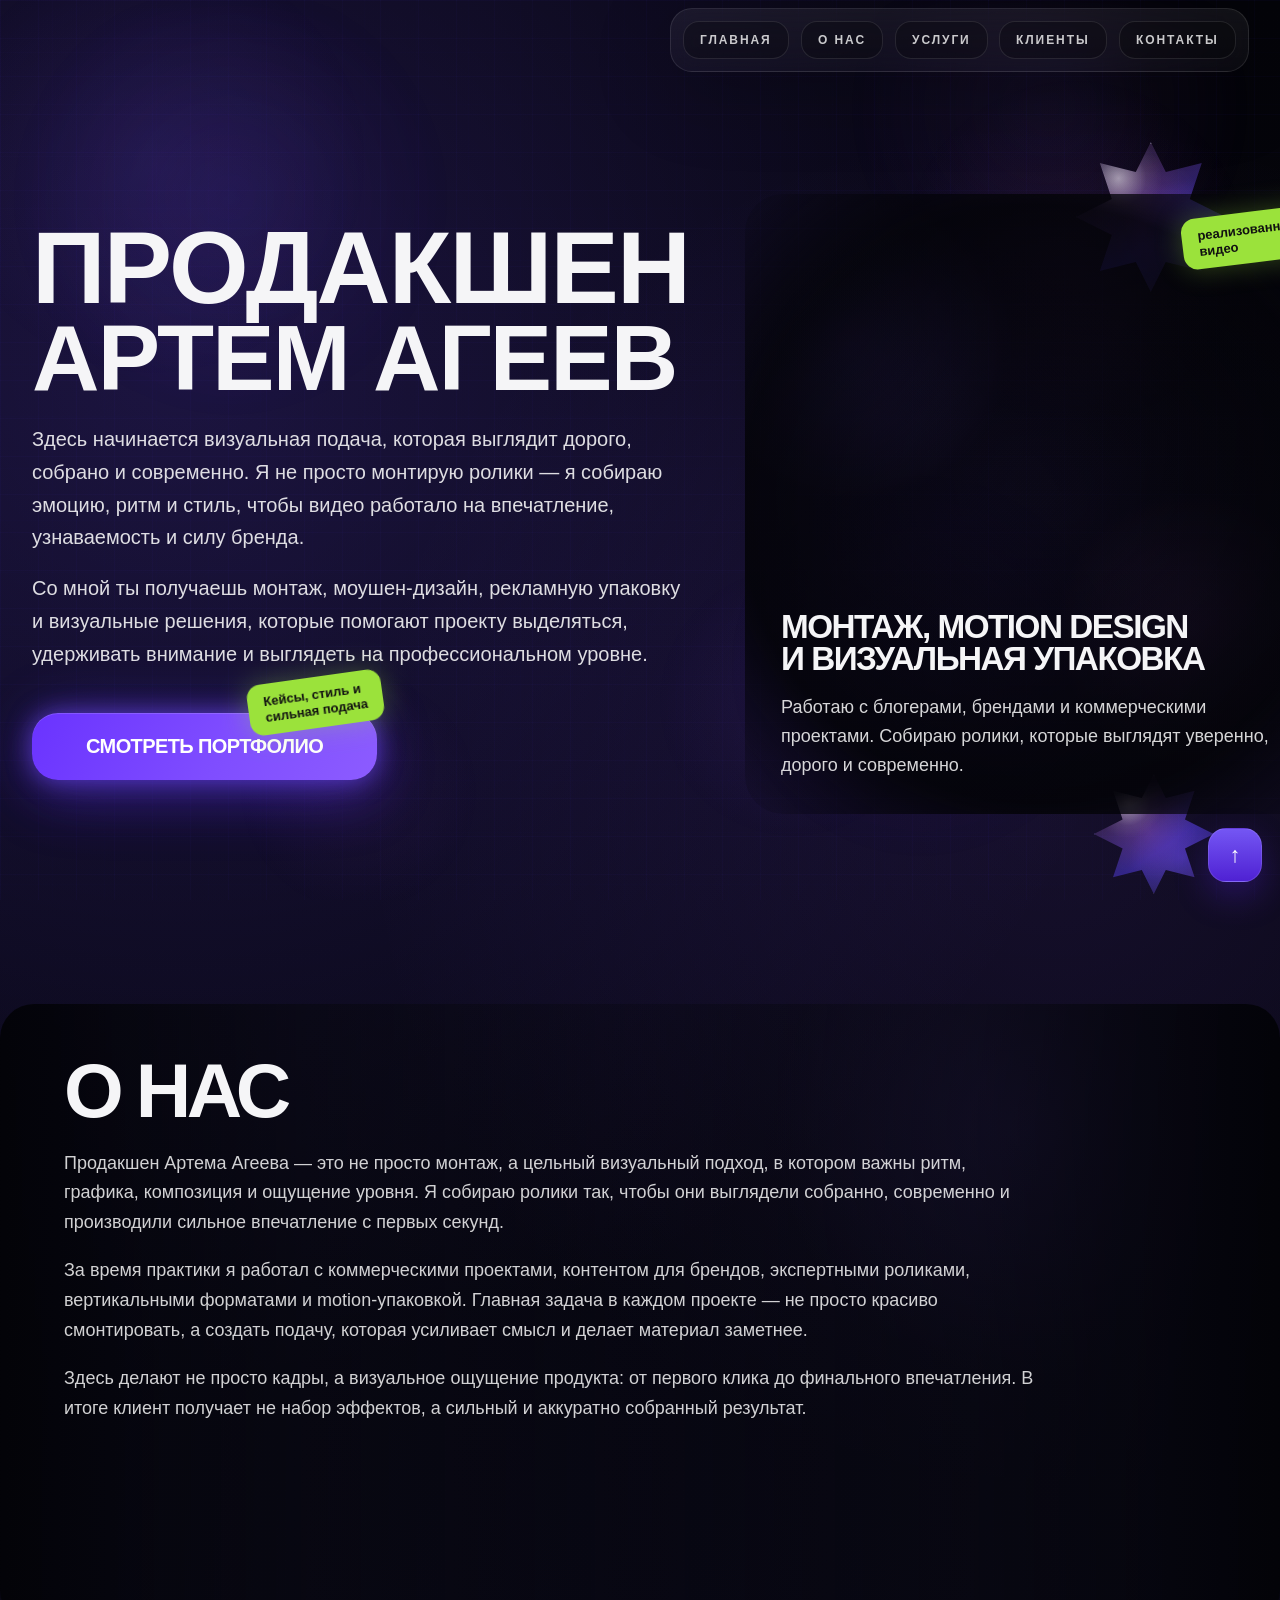
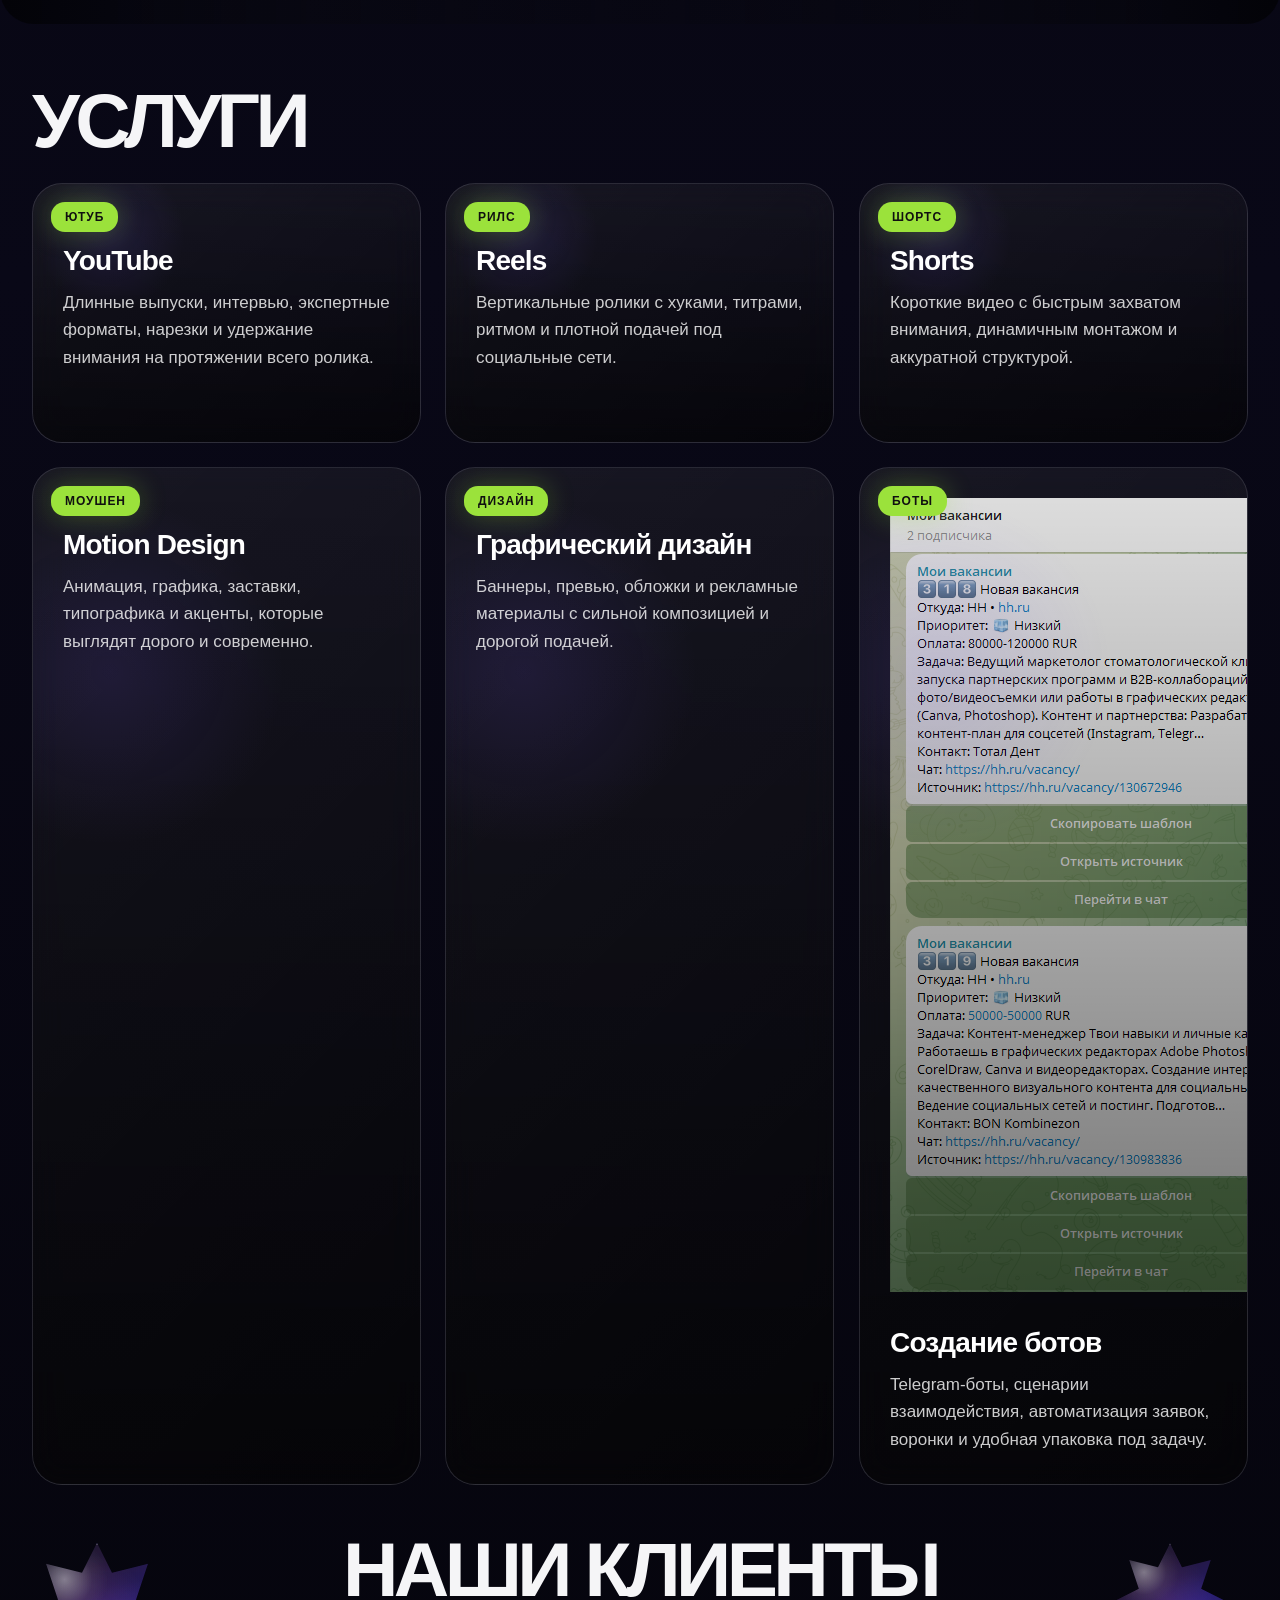
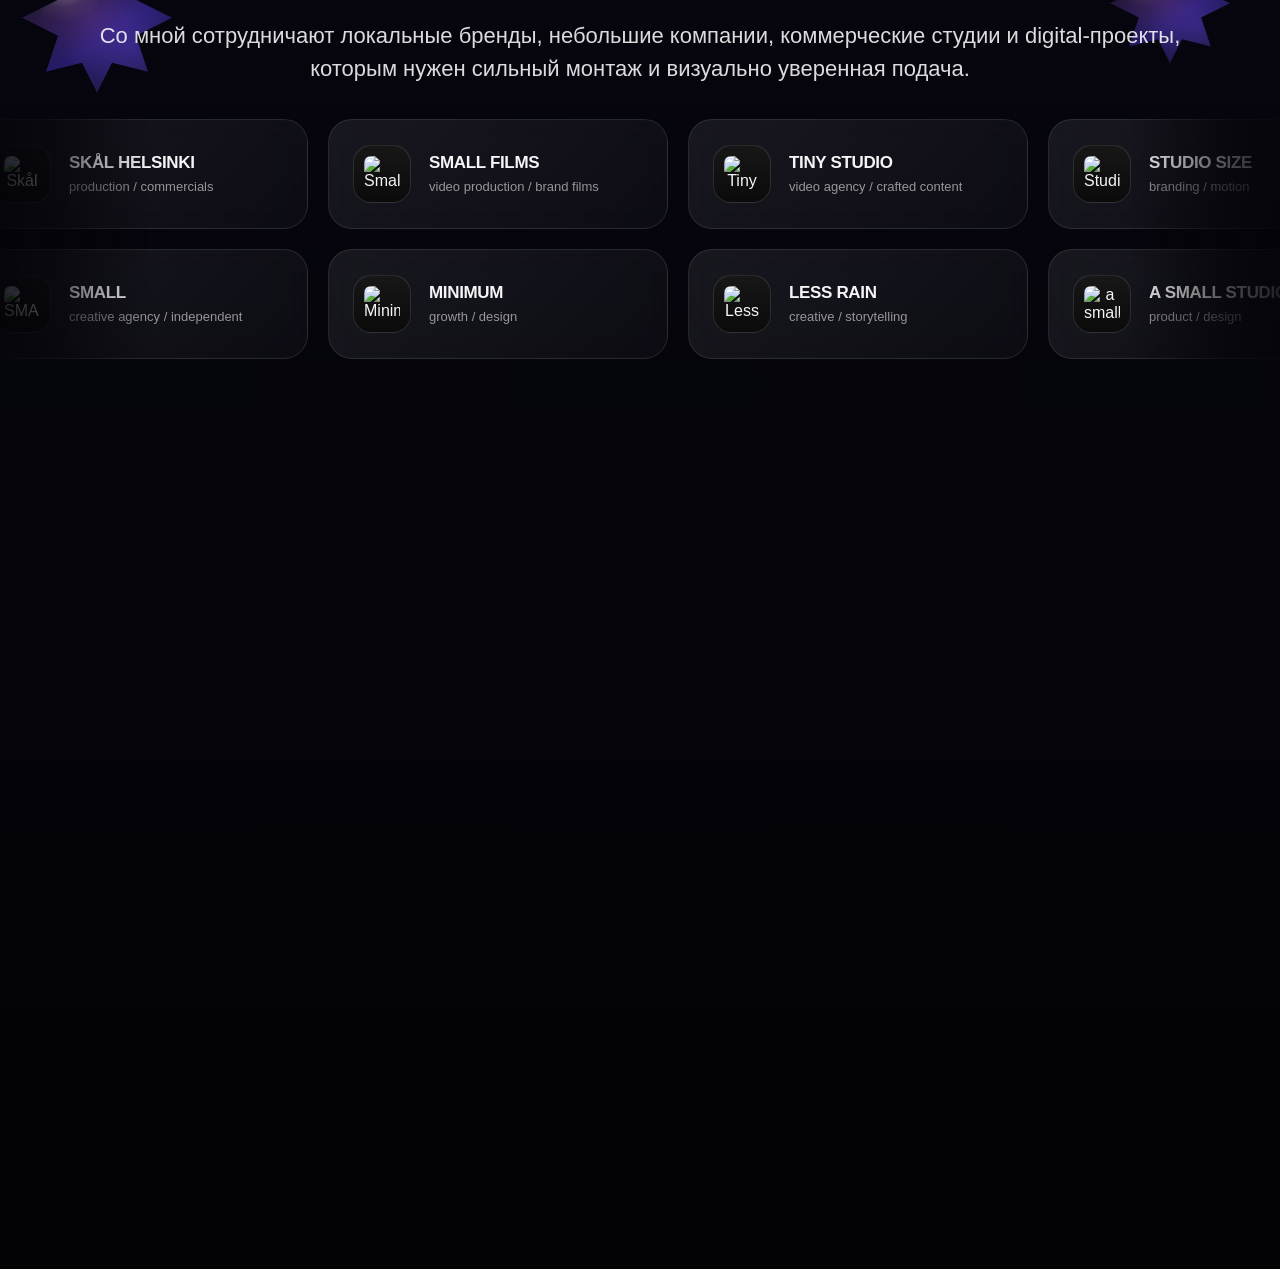
==== commit 54cfe47f: "Update index.html" ====
--- a/index.html
+++ b/index.html
@@ -1115,7 +1115,7 @@
           </a>
 
           <a class="service-card reveal delay-1" href="portfolio.html#youtube">
-            <video class="auto-video" autoplay muted loop playsinline preload="auto" src="assets/about.mp4"></video>
+            <video class="auto-video" autoplay muted loop playsinline preload="auto" src="assets/hero.mp4"></video>
             <div class="card-tag">моушен</div>
             <div class="service-content">
               <h3>Motion Design</h3>
@@ -1124,7 +1124,7 @@
           </a>
 
           <a class="service-card reveal delay-2" href="portfolio.html#design">
-            <video class="assets/banner.png" autoplay muted loop playsinline preload="auto" src="assets/hero.mp4"></video>
+            <video class="assets/banner.png" autoplay muted loop playsinline preload="auto" src="assets/banner.png"></video>
             <div class="card-tag">дизайн</div>
             <div class="service-content">
               <h3>Графический дизайн</h3>
@@ -1133,7 +1133,7 @@
           </a>
 
           <a class="service-card reveal delay-3" href="portfolio.html#bots">
-            <video class="assets/bot.png" autoplay muted loop playsinline preload="auto" src="assets/about.mp4"></video>
+            <img src="assets/bot.png" alt="">
             <div class="card-tag">боты</div>
             <div class="service-content">
               <h3>Создание ботов</h3>
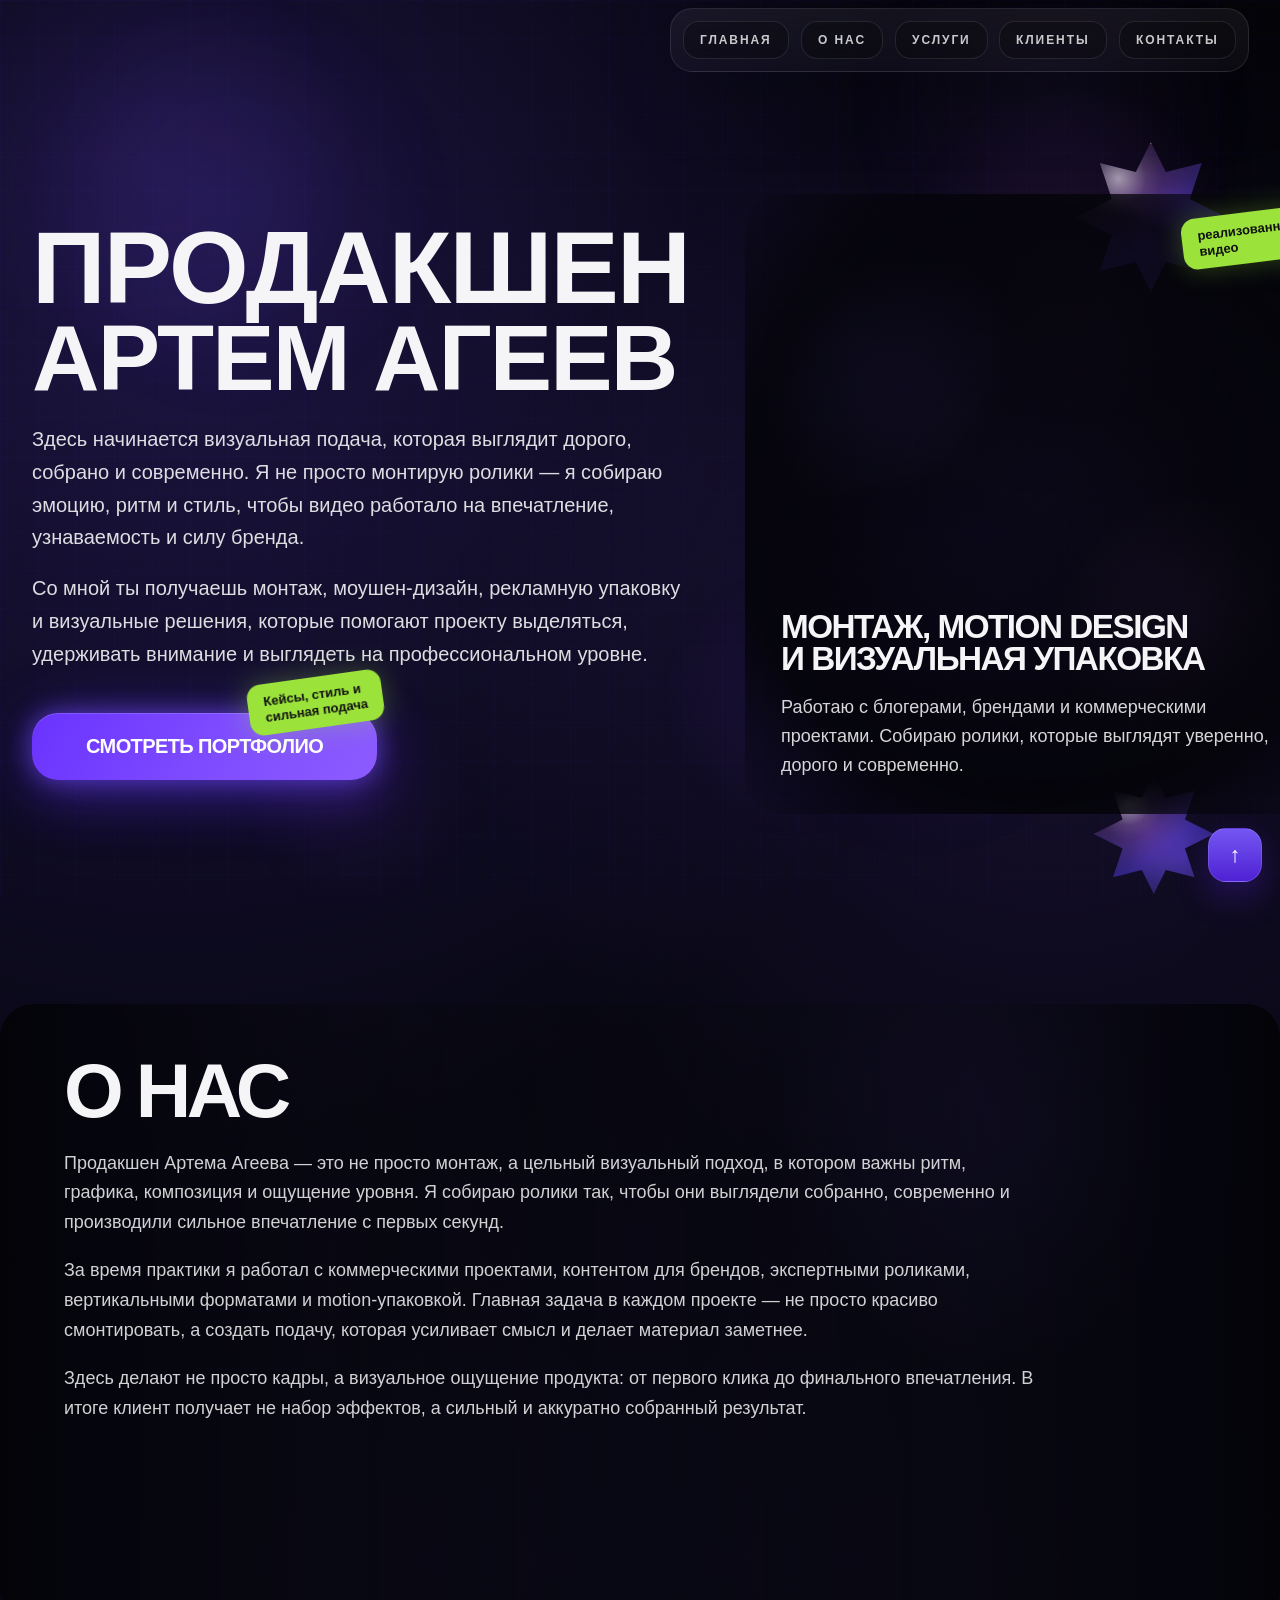
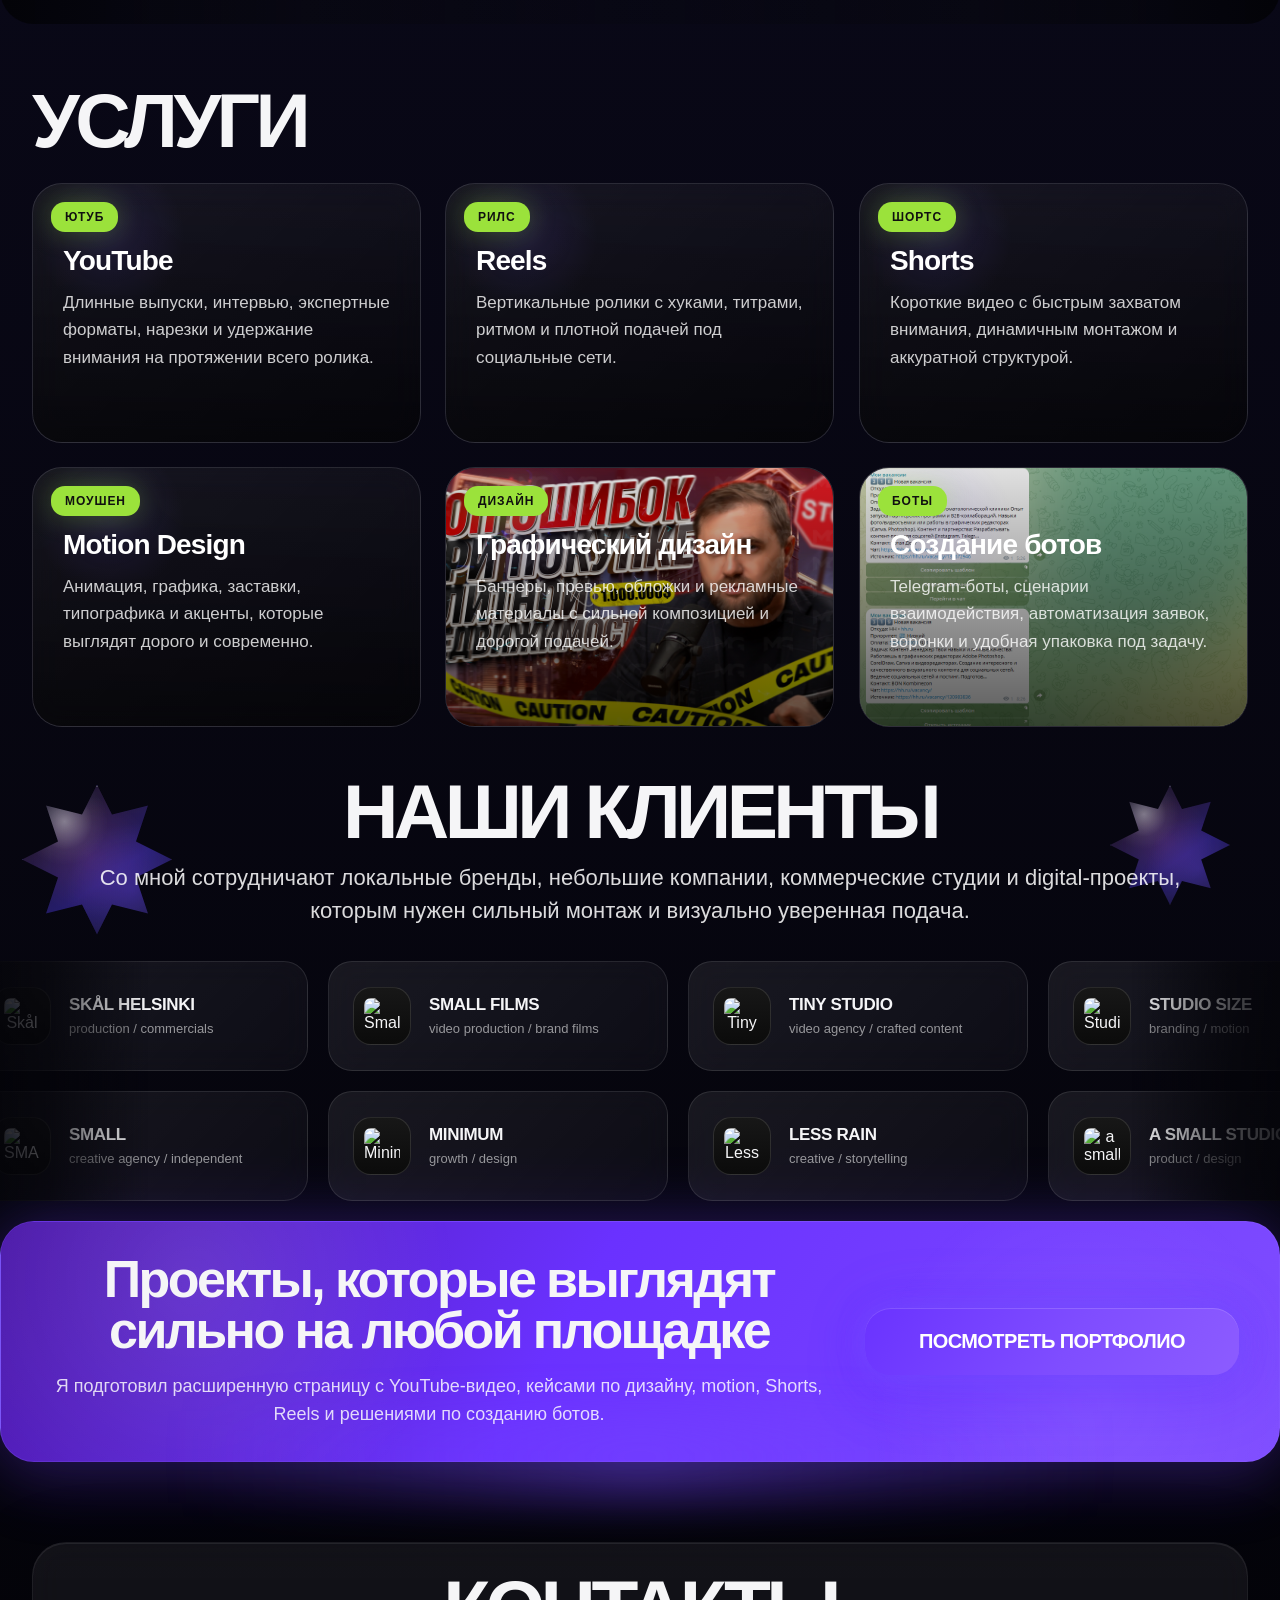
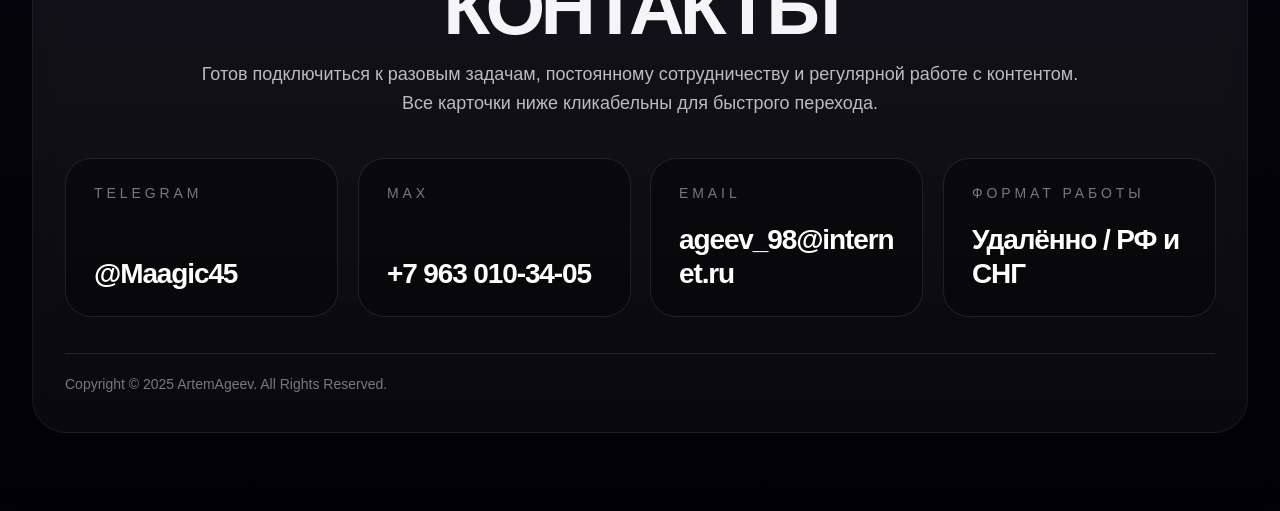
==== commit 4ef2592b: "Update index.html" ====
--- a/index.html
+++ b/index.html
@@ -979,7 +979,47 @@
         border-radius: 26px;
       }
     }
-
+    /* === FIX РАЗМЕРОВ КАРТОЧЕК === */
+
+    .services-grid {
+      align-items: start !important;
+    }
+
+    .service-card {
+      height: 260px !important;
+      min-height: 260px !important;
+      max-height: 260px !important;
+      overflow: hidden !important;
+    }
+
+    .service-card video,
+    .service-card img {
+      position: absolute !important;
+      inset: 0 !important;
+      width: 100% !important;
+      height: 100% !important;
+      object-fit: cover !important;
+      z-index: 0 !important;
+    }
+
+    .service-content {
+      position: relative !important;
+      z-index: 3 !important;
+    }
+
+    @media (max-width: 1200px) {
+      .service-card {
+        height: 240px !important;
+        min-height: 240px !important;
+      }
+    }
+
+    @media (max-width: 760px) {
+      .service-card {
+        height: 220px !important;
+        min-height: 220px !important;
+      }
+    }
     @media (prefers-reduced-motion: reduce) {
       .reveal,
       .reveal-left,
@@ -1124,7 +1164,7 @@
           </a>
 
           <a class="service-card reveal delay-2" href="portfolio.html#design">
-            <video class="assets/banner.png" autoplay muted loop playsinline preload="auto" src="assets/banner.png"></video>
+            <img src="assets/banner.png" alt="Графический дизайн">
             <div class="card-tag">дизайн</div>
             <div class="service-content">
               <h3>Графический дизайн</h3>
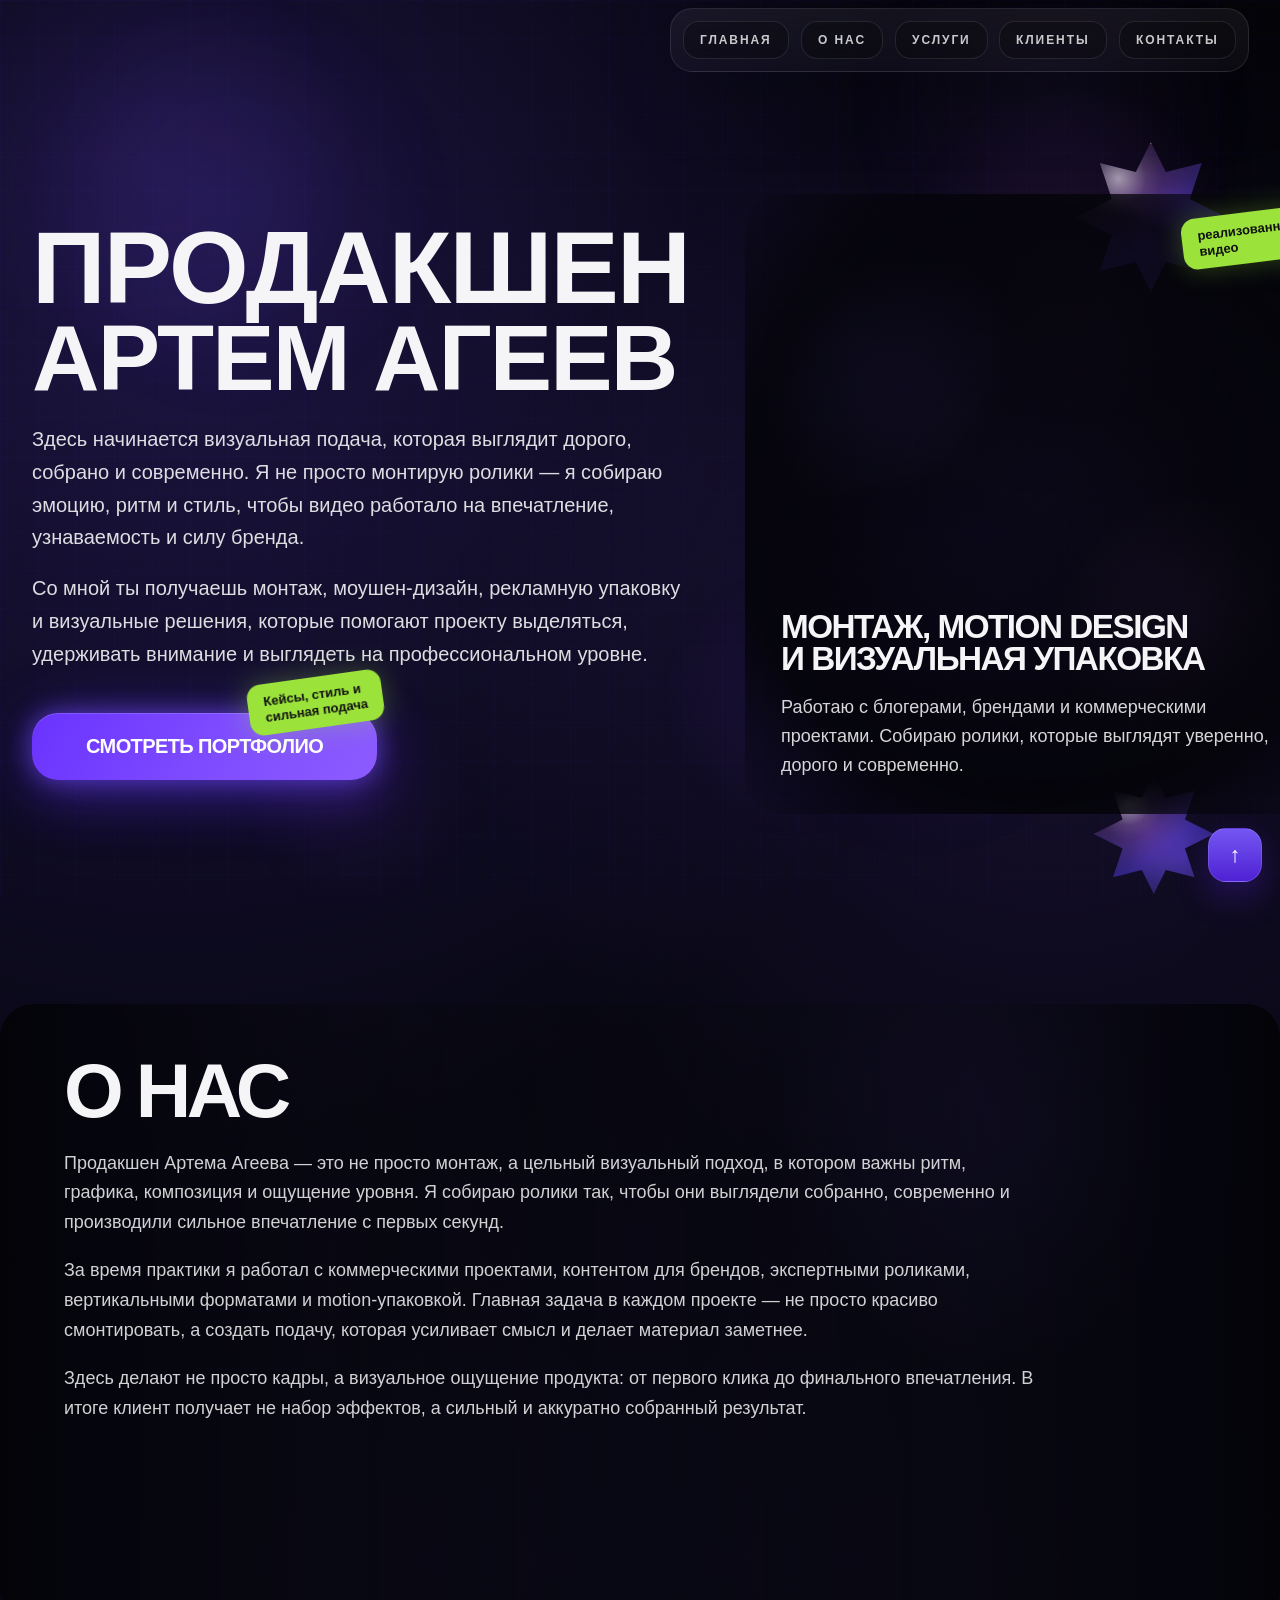
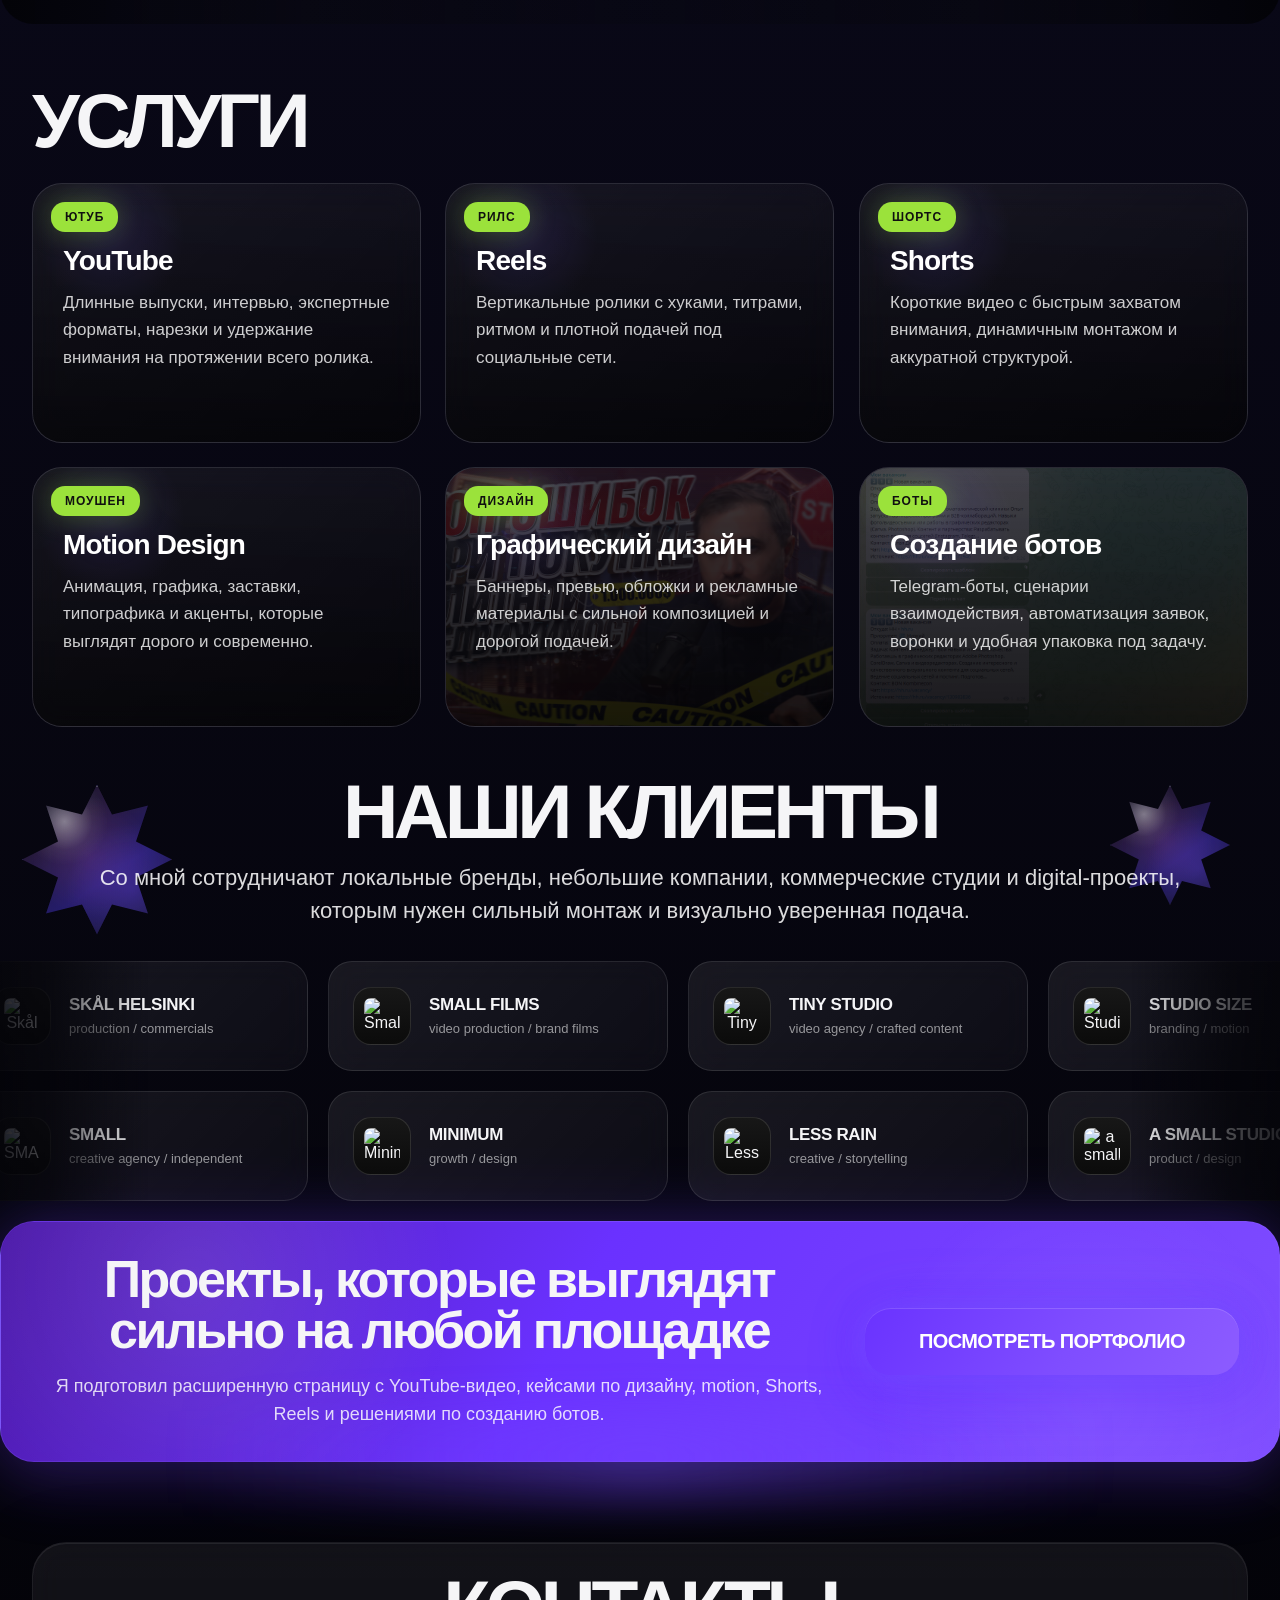
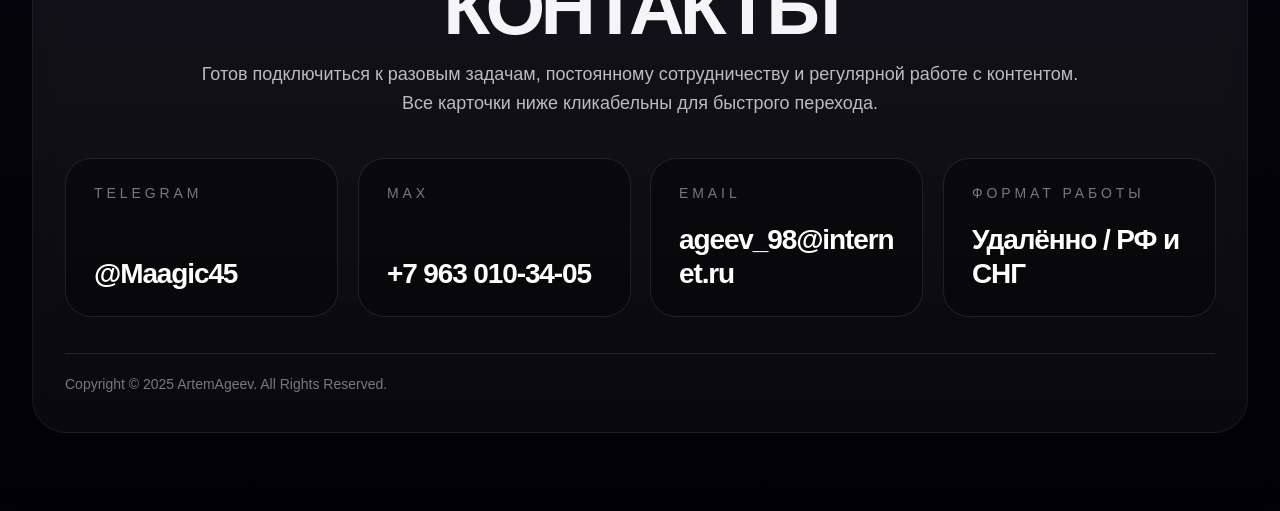
==== commit 54d1b342: "Update index.html" ====
--- a/index.html
+++ b/index.html
@@ -1000,6 +1000,7 @@
       height: 100% !important;
       object-fit: cover !important;
       z-index: 0 !important;
+      opacity: 0.22 !important; /* затемнение картинки */
     }
 
     .service-content {
@@ -1128,7 +1129,7 @@
 
         <div class="services-grid">
           <a class="service-card reveal delay-1" href="https://www.youtube.com/embed/H2tqW9VpVss">
-            <video class="auto-video" autoplay muted loop playsinline preload="auto" src="assets/hero.mp4"></video>
+            <video class="auto-video" autoplay muted loop playsinline preload="auto" src="assets/wig.mp4"></video>
             <div class="card-tag">ютуб</div>
             <div class="service-content">
               <h3>YouTube</h3>
@@ -1146,7 +1147,7 @@
           </a>
 
           <a class="service-card reveal delay-3" href="https://youtu.be/-QzUnVuZFU8">
-            <video class="auto-video" autoplay muted loop playsinline preload="auto" src="assets/hero.mp4"></video>
+            <video class="auto-video" autoplay muted loop playsinline preload="auto" src="assets/shou.mp4"></video>
             <div class="card-tag">шортс</div>
             <div class="service-content">
               <h3>Shorts</h3>
